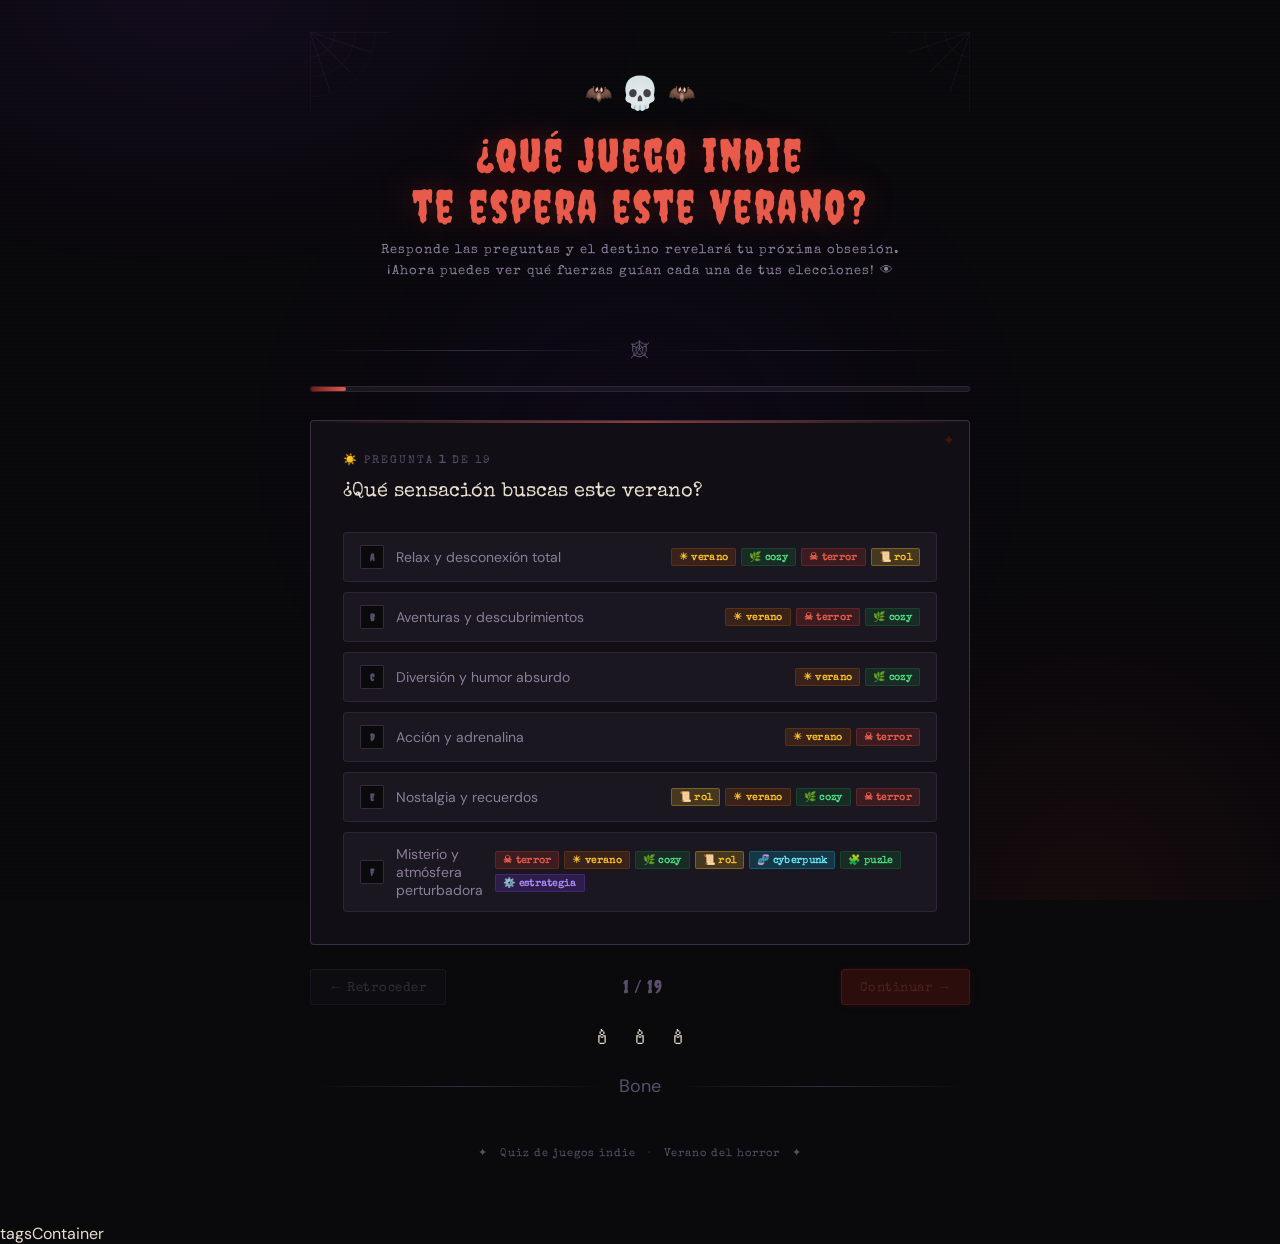
==== index.html @ 978d9d24 "Add files via upload" ====
<!DOCTYPE html>
<html lang="es">
<head>
  <meta charset="UTF-8">
  <meta name="viewport" content="width=device-width, initial-scale=1.0">
  <title>☠️ ¿Qué juego indie te espera este verano?</title>
  <link href="https://fonts.googleapis.com/css2?family=Creepster&family=Special+Elite&family=DM+Sans:wght@400;500;600&display=swap" rel="stylesheet">
  <style>
    *, *::before, *::after { box-sizing: border-box; margin: 0; padding: 0; }

    :root {
      --bg:        #0a090c;
      --bg2:       #110f15;
      --bg3:       #1a1720;
      --bg4:       #221e2a;
      --text:      #e8e0d0;
      --text2:     #8a7e9a;
      --text3:     #5a4f6a;
      --border:    rgba(180,140,220,0.12);
      --border2:   rgba(180,140,220,0.25);
      --red:       #c0392b;
      --red-glow:  rgba(192,57,43,0.35);
      --red-dim:   #7a1a10;
      --red-light: #e85a4a;
      --purple:    #7c3aed;
      --purple-glow: rgba(124,58,237,0.3);
      --purple-light: #a78bfa;
      --purple-dim:  #3b1d7a;
      --green:     #15803d;
      --green-light: #4ade80;
      --amber:     #b45309;
      --amber-light: #fbbf24;
      --moon:      #d4c5a9;
    }

    html { scroll-behavior: smooth; }

    body {
      background: var(--bg);
      font-family: 'DM Sans', sans-serif;
      min-height: 100vh;
      color: var(--text);
      overflow-x: hidden;
      cursor: default;
    }

    /* ── Atmospheric background ── */
    body::before {
      content: '';
      position: fixed;
      inset: 0;
      pointer-events: none;
      background:
        radial-gradient(ellipse 60% 50% at 15% 0%,   rgba(124,58,237,0.08) 0%, transparent 60%),
        radial-gradient(ellipse 40% 60% at 85% 100%,  rgba(192,57,43,0.07) 0%, transparent 60%),
        radial-gradient(ellipse 30% 40% at 50% 50%,   rgba(15,10,25,0.9) 0%, transparent 100%);
      z-index: 0;
    }

    /* ── Scanlines texture ── */
    body::after {
      content: '';
      position: fixed;
      inset: 0;
      pointer-events: none;
      background: repeating-linear-gradient(
        0deg,
        transparent,
        transparent 2px,
        rgba(0,0,0,0.03) 2px,
        rgba(0,0,0,0.03) 4px
      );
      z-index: 0;
    }

    .wrap {
      position: relative;
      z-index: 1;
      padding: 2rem 1.25rem 4rem;
      max-width: 700px;
      margin: 0 auto;
    }

    /* ── Header ── */
    .header {
      text-align: center;
      padding: 2.5rem 1rem 2rem;
      position: relative;
    }

    .skull-row {
      display: flex;
      justify-content: center;
      align-items: center;
      gap: 0.5rem;
      margin-bottom: 1rem;
    }
    .skull-row span { font-size: 22px; animation: floatBob 3s ease-in-out infinite; }
    .skull-row span:nth-child(2) { animation-delay: 0.5s; font-size: 32px; }
    .skull-row span:nth-child(3) { animation-delay: 1s; }

    @keyframes floatBob {
      0%, 100% { transform: translateY(0); }
      50%       { transform: translateY(-6px); }
    }

    .site-title {
      font-family: 'Creepster', cursive;
      font-size: clamp(28px, 7vw, 46px);
      color: var(--red-light);
      letter-spacing: 2px;
      line-height: 1.1;
      text-shadow: 0 0 30px var(--red-glow), 0 0 60px rgba(192,57,43,0.15);
      margin-bottom: 0.6rem;
    }

    .site-sub {
      font-family: 'Special Elite', cursive;
      font-size: 13px;
      color: var(--text2);
      letter-spacing: 1px;
      line-height: 1.6;
    }

    /* ── Divider with bats ── */
    .bat-divider {
      display: flex;
      align-items: center;
      gap: 10px;
      margin: 1.5rem 0;
      color: var(--text3);
      font-size: 18px;
    }
    .bat-divider::before, .bat-divider::after {
      content: '';
      flex: 1;
      height: 1px;
      background: linear-gradient(90deg, transparent, var(--border2), transparent);
    }

    /* ── Progress bar ── */
    .prog-wrap {
      height: 6px;
      background: var(--bg3);
      border-radius: 999px;
      margin-bottom: 1.75rem;
      overflow: hidden;
      border: 1px solid var(--border);
    }
    .prog-bar {
      height: 100%;
      background: linear-gradient(90deg, var(--red-dim), var(--red-light));
      border-radius: 999px;
      transition: width 0.45s cubic-bezier(0.4, 0, 0.2, 1);
      box-shadow: 0 0 8px var(--red-glow);
    }

    /* ── Question card ── */
    .qcard {
      background: var(--bg2);
      border: 1px solid var(--border2);
      border-radius: 4px;
      padding: 2rem;
      position: relative;
      overflow: hidden;
    }

    .qcard::before {
      content: '';
      position: absolute;
      top: 0; left: 0; right: 0;
      height: 2px;
      background: linear-gradient(90deg, transparent, var(--red-light), transparent);
      opacity: 0.6;
    }

    .qcard::after {
      content: '✦';
      position: absolute;
      top: 10px; right: 14px;
      color: var(--red-dim);
      font-size: 14px;
      opacity: 0.5;
    }

    .qlabel {
      font-family: 'Special Elite', cursive;
      font-size: 11px;
      color: var(--text3);
      margin-bottom: 12px;
      letter-spacing: 2px;
      text-transform: uppercase;
    }

    .qtext {
      font-family: 'Special Elite', cursive;
      font-size: clamp(16px, 4vw, 20px);
      color: var(--text);
      margin-bottom: 1.6rem;
      line-height: 1.4;
    }

    /* ── Options ── */
    .opts {
      display: flex;
      flex-direction: column;
      gap: 10px;
    }

    .opt {
      display: flex;
      align-items: center;
      gap: 12px;
      padding: 12px 16px;
      border: 1px solid var(--border);
      border-radius: 4px;
      background: var(--bg3);
      cursor: pointer;
      font-size: 14px;
      color: var(--text2);
      text-align: left;
      font-family: 'DM Sans', sans-serif;
      transition: all 0.18s ease;
      position: relative;
    }
    .opt:hover {
      border-color: var(--purple-light);
      color: var(--text);
      background: var(--bg4);
    }
    .opt.sel {
      background: rgba(124,58,237,0.12);
      border-color: var(--purple);
      color: var(--purple-light);
      box-shadow: 0 0 12px var(--purple-glow), inset 0 0 8px rgba(124,58,237,0.08);
    }
    .opt.sel-horror {
      background: rgba(192,57,43,0.12);
      border-color: var(--red);
      color: var(--red-light);
      box-shadow: 0 0 12px var(--red-glow), inset 0 0 8px rgba(192,57,43,0.08);
    }

    .opt-l {
      width: 24px; height: 24px;
      border-radius: 2px;
      border: 1px solid var(--border2);
      background: var(--bg);
      display: flex; align-items: center; justify-content: center;
      font-size: 10px;
      font-weight: 700;
      font-family: 'Creepster', cursive;
      color: var(--text3);
      transition: all 0.18s;
      flex-shrink: 0;
    }
    .opt.sel     .opt-l { background: var(--purple); border-color: var(--purple); color: white; }
    .opt.sel-horror .opt-l { background: var(--red); border-color: var(--red); color: white; }

    /* ── Dynamic Tags Container in Options ── */
    .opt-tags {
      display: flex;
      gap: 5px;
      margin-left: auto;
      flex-wrap: wrap;
    }

    .gbadge {
      font-size: 10px; padding: 2px 7px;
      border-radius: 2px; font-weight: 600;
      font-family: 'Special Elite', cursive;
      letter-spacing: 0.3px;
      white-space: nowrap;
    }
    .gbadge-horror { background: rgba(192,57,43,0.2); color: var(--red-light); border: 1px solid rgba(192,57,43,0.3); }
    .gbadge-summer { background: rgba(180,83,9,0.2);  color: var(--amber-light); border: 1px solid rgba(180,83,9,0.3); }
    .gbadge-cozy   { background: rgba(21,128,61,0.2); color: var(--green-light); border: 1px solid rgba(21,128,61,0.3); }

    /* ── Nav ── */
    .nav {
      display: flex;
      justify-content: space-between;
      align-items: center;
      margin-top: 1.5rem;
    }
    .qcount {
      font-family: 'Creepster', cursive;
      font-size: 18px;
      color: var(--text3);
      letter-spacing: 1px;
    }

    .nbtn {
      padding: 9px 18px;
      border: 1px solid var(--border2);
      border-radius: 3px;
      background: var(--bg3);
      cursor: pointer;
      font-size: 13px;
      color: var(--text2);
      font-family: 'Special Elite', cursive;
      letter-spacing: 0.5px;
      transition: all 0.2s;
    }
    .nbtn:hover:not(:disabled) { border-color: var(--purple-light); color: var(--text); background: var(--bg4); }
    .nbtn.primary {
      background: var(--red-dim);
      border-color: var(--red);
      color: var(--red-light);
      box-shadow: 0 0 10px var(--red-glow);
    }
    .nbtn.primary:hover:not(:disabled) { background: var(--red); color: white; }
    .nbtn:disabled { opacity: 0.3; cursor: not-allowed; }

    /* ── Results ── */
    .results { display: none; }

    .res-header {
      text-align: center;
      padding: 2rem;
      border: 1px solid var(--border2);
      background: var(--bg2);
      border-radius: 4px;
      margin-bottom: 1.5rem;
      position: relative;
      overflow: hidden;
    }
    .res-header::before {
      content: '';
      position: absolute;
      top: 0; left: 0; right: 0;
      height: 2px;
      background: linear-gradient(90deg, transparent, var(--purple-light), transparent);
    }
    .res-header h2 {
      font-family: 'Creepster', cursive;
      font-size: clamp(22px, 5vw, 32px);
      color: var(--purple-light);
      letter-spacing: 2px;
      text-shadow: 0 0 20px var(--purple-glow);
      margin-bottom: 8px;
    }
    .res-header p {
      font-family: 'Special Elite', cursive;
      color: var(--text2);
      font-size: 13px;
      letter-spacing: 0.5px;
      line-height: 1.6;
    }

    .res-filters {
      display: flex;
      gap: 8px;
      margin-bottom: 1.25rem;
      flex-wrap: wrap;
    }
    .filter-btn {
      padding: 5px 12px;
      border-radius: 2px;
      font-size: 11px;
      font-weight: 600;
      cursor: pointer;
      border: 1px solid var(--border2);
      background: var(--bg3);
      color: var(--text3);
      font-family: 'Special Elite', cursive;
      letter-spacing: 0.5px;
      transition: all 0.2s;
    }
    .filter-btn:hover    { border-color: var(--purple-light); color: var(--text2); }
    .filter-btn.active   { background: var(--purple-dim); border-color: var(--purple); color: var(--purple-light); box-shadow: 0 0 8px var(--purple-glow); }
    .filter-btn.f-horror { background: rgba(192,57,43,0.15); border-color: var(--red); color: var(--red-light); box-shadow: 0 0 8px var(--red-glow); }
    .filter-btn.f-summer { background: rgba(180,83,9,0.15); border-color: var(--amber); color: var(--amber-light); }
    .filter-btn.f-cozy   { background: rgba(21,128,61,0.15); border-color: var(--green); color: var(--green-light); }

    /* ── Game cards ── */
    .gcard {
      display: flex;
      align-items: center;
      gap: 14px;
      background: var(--bg2);
      border: 1px solid var(--border);
      border-radius: 3px;
      padding: 1rem 1.2rem;
      margin-bottom: 8px;
      transition: all 0.2s;
      animation: riseUp 0.4s ease both;
      position: relative;
      overflow: hidden;
    }
    .gcard::before {
      content: '';
      position: absolute;
      left: 0; top: 0; bottom: 0;
      width: 2px;
      background: var(--border2);
      transition: background 0.2s;
    }
    .gcard:hover { border-color: var(--border2); background: var(--bg3); }
    .gcard:hover::before { background: var(--purple); box-shadow: 0 0 8px var(--purple-glow); }
    .gcard.horror-card::before { background: var(--red-dim); }
    .gcard.horror-card:hover::before { background: var(--red-light); box-shadow: 0 0 8px var(--red-glow); }

    @keyframes riseUp {
      from { opacity: 0; transform: translateY(12px); }
      to   { opacity: 1; transform: translateY(0); }
    }

    .grank {
      font-family: 'Creepster', cursive;
      font-size: 24px;
      min-width: 36px;
      text-align: center;
      color: var(--text3);
    }
    .grank-1 { color: var(--amber-light); text-shadow: 0 0 12px rgba(251,191,36,0.4); }
    .grank-2 { color: #c0c0c0; }
    .grank-3 { color: #c4843a; }

    .ginfo { flex: 1; }
    .gtitle { font-size: 15px; font-weight: 600; color: var(--text); font-family: 'Special Elite', cursive; letter-spacing: 0.3px; }
    .gmeta  { display: flex; align-items: center; gap: 6px; margin-top: 5px; flex-wrap: wrap; }
    .gscore { font-size: 11px; color: var(--text3); }

    .gbar-wrap { width: 70px; background: var(--bg3); height: 4px; border-radius: 2px; overflow: hidden; flex-shrink: 0; }
    .gbar      { height: 100%; border-radius: 2px; transition: width 0.8s ease; }
    .gbar-normal { background: linear-gradient(90deg, var(--purple-dim), var(--purple-light)); }
    .gbar-horror { background: linear-gradient(90deg, var(--red-dim), var(--red-light)); }

    /* ── Actions ── */
    .actions {
      display: flex;
      gap: 10px;
      margin-top: 2rem;
      flex-wrap: wrap;
      justify-content: center;
    }
    .btn-action {
      padding: 10px 22px;
      border-radius: 3px;
      font-size: 13px;
      cursor: pointer;
      font-family: 'Special Elite', cursive;
      letter-spacing: 0.5px;
      transition: all 0.2s;
    }
    .btn-reroll {
      background: var(--red-dim);
      border: 1px solid var(--red);
      color: var(--red-light);
      box-shadow: 0 0 10px var(--red-glow);
    }
    .btn-reroll:hover { background: var(--red); color: white; }
    .btn-restart {
      background: var(--bg3);
      border: 1px solid var(--border2);
      color: var(--text2);
    }
    .btn-restart:hover { border-color: var(--purple-light); color: var(--text); }

    .candle-row {
      display: flex;
      justify-content: center;
      gap: 18px;
      margin: 1.2rem 0 0.5rem;
    }
    .candle { font-size: 20px; animation: flicker 4s ease-in-out infinite; }
    .candle:nth-child(2) { animation-delay: 1.2s; animation-duration: 3.5s; }
    .candle:nth-child(3) { animation-delay: 2.1s; animation-duration: 5s; }

    @keyframes flicker {
      0%, 95%, 100% { opacity: 1; }
      96%            { opacity: 0.4; }
      97%            { opacity: 1; }
      98%            { opacity: 0.6; }
      99%            { opacity: 1; }
    }

    .spider-wrap { position: relative; }
    .web-svg {
      position: absolute;
      width: 80px; height: 80px;
      opacity: 0.12;
      pointer-events: none;
    }
    .web-tl { top: 0; left: 0; }
    .web-tr { top: 0; right: 0; transform: scaleX(-1); }

    .footer {
      text-align: center;
      margin-top: 3rem;
      font-family: 'Special Elite', cursive;
      font-size: 11px;
      color: var(--text3);
      letter-spacing: 1px;
    }
    
    .filter-btn.f-strategy { background: rgba(167,139,250,0.15); border-color: var(--purple-light); color: var(--purple-light); }
	.filter-btn.f-rpg { background: rgba(251,191,36,0.15); border-color: var(--amber); color: var(--amber-light); }
	.filter-btn.f-cyberpunk { background: rgba(6,182,212,0.15); border-color: #06b6d4; color: #67e8f9; }
	
	/* Nuevos estilos de diseño para los botones de filtros activos */
	.filter-btn.f-strategy  { background: rgba(124,58,237,0.15); border-color: var(--purple); color: var(--purple-light); box-shadow: 0 0 8px var(--purple-glow); }
	.filter-btn.f-rpg       { background: rgba(251,191,36,0.15);  border-color: var(--amber);  color: var(--amber-light);  box-shadow: 0 0 8px rgba(251,191,36,0.2); }
	.filter-btn.f-cyberpunk { background: rgba(6,182,212,0.15);   border-color: #06b6d4;      color: #67e8f9;             box-shadow: 0 0 8px rgba(6,182,212,0.3); }
	
	/* Nuevos estilos de diseño para las etiquetas pequeñas (Badges) */
	.gbadge-strategy  { background: rgba(124,58,237,0.2); color: var(--purple-light); border: 1px solid rgba(124,58,237,0.3); }
	.gbadge-rpg       { background: rgba(251,191,36,0.2);  color: var(--amber-light);  border: 1px solid rgba(251,191,36,0.3); }
	.gbadge-cyberpunk { background: rgba(6,182,212,0.2);   color: #67e8f9;             border: 1px solid rgba(6,182,212,0.3); }
	
  </style>
</head>
<body>

<div class="wrap" id="app">

  <div class="header">
    <svg class="web-svg web-tl" viewBox="0 0 80 80" fill="none" xmlns="http://www.w3.org/2000/svg">
      <path d="M0 0 L80 0 M0 0 L0 80" stroke="#a78bfa" stroke-width="0.8"/>
      <path d="M0 0 L60 20 M0 0 L20 60 M0 0 L40 40" stroke="#a78bfa" stroke-width="0.6"/>
      <ellipse cx="0" cy="0" rx="25" ry="25" stroke="#a78bfa" stroke-width="0.5" fill="none"/>
      <ellipse cx="0" cy="0" rx="45" ry="45" stroke="#a78bfa" stroke-width="0.4" fill="none"/>
      <ellipse cx="0" cy="0" rx="65" ry="65" stroke="#a78bfa" stroke-width="0.3" fill="none"/>
    </svg>
    <svg class="web-svg web-tr" viewBox="0 0 80 80" fill="none" xmlns="http://www.w3.org/2000/svg">
      <path d="M0 0 L80 0 M0 0 L0 80" stroke="#a78bfa" stroke-width="0.8"/>
      <path d="M0 0 L60 20 M0 0 L20 60 M0 0 L40 40" stroke="#a78bfa" stroke-width="0.6"/>
      <ellipse cx="0" cy="0" rx="25" ry="25" stroke="#a78bfa" stroke-width="0.5" fill="none"/>
      <ellipse cx="0" cy="0" rx="45" ry="45" stroke="#a78bfa" stroke-width="0.4" fill="none"/>
      <ellipse cx="0" cy="0" rx="65" ry="65" stroke="#a78bfa" stroke-width="0.3" fill="none"/>
    </svg>

    <div class="skull-row">
      <span>🦇</span><span>💀</span><span>🦇</span>
    </div>
    <div class="site-title">¿Qué juego indie<br>te espera este verano?</div>
    <div class="site-sub">
      Responde las preguntas y el destino revelará tu próxima obsesión.<br>
      ¡Ahora puedes ver qué fuerzas guían cada una de tus elecciones! 👁
    </div>
  </div>

  <div class="bat-divider">🕸</div>

  <div id="quiz-section" class="spider-wrap">
    <div class="prog-wrap">
      <div class="prog-bar" id="prog"></div>
    </div>
    <div class="qcard">
      <div class="qlabel" id="qlabel"></div>
      <div class="qtext" id="qtext"></div>
      <div class="opts"  id="opts"></div>
    </div>
    <div class="nav">
      <button class="nbtn" id="prevBtn" onclick="nav(-1)" type="button">← Retroceder</button>
      <span   class="qcount" id="qcount"></span>
      <button class="nbtn primary" id="nextBtn" onclick="nav(1)" type="button">Continuar →</button>
    </div>
    <div class="candle-row"><span class="candle">🕯</span><span class="candle">🕯</span><span class="candle">🕯</span></div>
  </div>

  <div class="results" id="results-section">
    <div class="res-header">
      <h2>☠ El oráculo ha hablado ☠</h2>
      <p id="res-sub"></p>
    </div>

    <div class="res-filters">
      <button class="filter-btn active" id="filter-all"    onclick="filterResults('all')"    type="button">🎲 Todos</button>
      <button class="filter-btn"        id="filter-summer" onclick="filterResults('summer')" type="button">☀️ Verano</button>
      <button class="filter-btn"        id="filter-horror" onclick="filterResults('horror')" type="button">👻 Terror</button>
      <button class="filter-btn"        id="filter-cozy"   onclick="filterResults('cozy')"   type="button">🌿 Cozy</button>
      <!-- Añadir dentro de <div class="res-filters"> -->
		<button class="filter-btn" id="filter-strategy" onclick="filterResults('strategy')" type="button">⚙️ Estrategia</button>
		<button class="filter-btn" id="filter-rpg"      onclick="filterResults('rpg')"      type="button">📜 Rol/Narrativo</button>
		<button class="filter-btn" id="filter-cyberpunk" onclick="filterResults('cyberpunk')" type="button">🧬 Cyberpunk</button>
    </div>

    <div id="game-list"></div>

    <div class="actions">
      <button class="btn-action btn-reroll"   onclick="rerollResults()" type="button">🎲 Invocar de nuevo</button>
      <button class="btn-action btn-restart"  onclick="restart()"       type="button">💀 Empezar de cero</button>
    </div>
  </div>

  <div class="bat-divider">Bone</div>
  <div class="footer">✦ &nbsp; Quiz de juegos indie &nbsp; · &nbsp; Verano del horror &nbsp; ✦</div>
</div>

<script>
// Base de datos expandida con Tormented Souls y otros juegos de terror indie brutales
const GAME_TAGS = {
  "Tormented Souls":["horror"], "Crow Country":["horror"], "Faith: The Unholy Trinity":["horror"],
  "Amnesia: The Bunker":["horror","summer"], "Phasmophobia":["horror"], "Iron Lung":["horror"],
  "My House.wad":["horror"], "Dredge":["horror","summer","cozy"],"Omori":["horror","cozy"],"Norco":["horror"],
  "Disco Elysium":["horror","summer"],"Return of the Obra Dinn":["horror"],"Beacon Pines":["horror","cozy"],
  "Signalis":["horror"],"The Long Dark":["horror","summer"],"Spiritfarer":["horror","cozy","summer"],
  "Grave Seasons":["horror","cozy","summer"],"Mina the Hollower":["horror","summer"],"Blighted":["horror","summer"],
  "Vagante":["horror"],"Lethal Company":["horror"],"Doki Doki Literature Club":["horror","cozy"],
  "Inscryption":["horror"],"Darkwood":["horror"],"Citizen Sleeper":["horror","cozy"],
  "Hypnospace Outlaw":["horror","cozy"],"Little Nightmares II":["horror"],"SOMA":["horror"],
  "Subnautica":["horror","summer"],"Hollow Knight":["horror","summer"],"Dead Cells":["horror","summer"],
  "Hades":["horror","summer"],"Celeste":["horror","summer"],"Salt and Sanctuary":["horror"],
  "Curse of the Dead Gods":["horror"],"Unbound: Worlds Apart":["horror","summer"],"GRIME":["horror"],
  "Blasphemous":["horror"],"Katana ZERO":["horror"],
  "A Short Hike":["summer","cozy"],"Stardew Valley":["summer","cozy"],"Hokko Life":["summer","cozy"],
  "Unpacking":["summer","cozy"],"Coral Island":["summer","cozy"],"Cozy Grove":["summer","cozy"],
  "Alba: A Wildlife Adventure":["summer","cozy"],"Cloud Gardens":["summer","cozy"],"Journey":["summer","cozy"],
  "Flower":["summer","cozy"],"Abzû":["summer","cozy"],"Moonlight Peaks":["summer","cozy"],
  "Tales of Seikyu":["summer","cozy"],"Woodo":["summer","cozy"],"Eastshade":["summer","cozy"],
  "Dordogne":["summer","cozy"],"Outer Wilds":["summer"],"Sable":["summer"],"Tchia":["summer"],
  "Sailwind":["summer"],"Tunic":["summer"],"Tails of Iron":["summer"],"Kena: Bridge of Spirits":["summer"],
  "Weird West":["summer"],"Phoenotopia Awakening":["summer"],"Moonlighter 2: The Endless Vault":["summer"],
  "Outbound":["summer","cozy"],"Dave the Diver":["summer"],"Firewatch":["summer"],"CrossCode":["summer"],
  "Sea of Stars":["summer"],"TMNT: Shredder's Revenge":["summer"],"Sonic Mania":["summer"],
  "Shovel Knight":["summer"],"Pseudoregalia":["summer"],"A Hat in Time":["summer","cozy"],
  "Demon Turf":["summer"],"Ratatan":["summer"],"Neon White":["summer"],"Ultrakill":["summer"],
  "Art of Rally":["summer"],"Raft":["summer"],"Sail Forth":["summer"],"Windbound":["summer"],
  "King of Seas":["summer"],"Moonglow Bay":["summer","cozy"],"Pine":["summer"],"Chained Echoes":["summer"],
  "Ara Fell":["summer"],"Wytchwood":["summer","cozy"],"TOEM":["summer","cozy"],"Littlewood":["summer","cozy"],
  "Garden Story":["summer","cozy"],"What Remains of Edith Finch":["summer","cozy"],"Gris":["summer","cozy"],
  "West of Loathing":["summer"],"Slay the Spire":["summer"],"Balatro":["summer"],
  "Ori and the Will of the Wisps":["summer","cozy"],"Cloudpunk":["summer"],"Townscaper":["summer","cozy"],
  "A Little to the Left":["summer","cozy"],"Summerhouse":["summer","cozy"],"The Garden Path":["summer","cozy"],
  "Hyper Light Drifter":["summer"],"Rogue Legacy 2":["summer"],"Enter the Gungeon":["summer"],
  "Core Keeper":["summer","cozy"],"Dinkum":["summer","cozy"],"Wanderburg":["summer","cozy"],
  "Valheim":["summer"],"Terraria":["summer"],"It Takes Two":["summer"],"Pode":["summer","cozy"],
  "Rivals of Aether":["summer"],"Deep Rock Galactic":["summer"],"OneShot":["cozy"],
  "Jazzpunk":["summer"],"Baba Is You":["summer"],"The Witness":["summer"],
  "The Talos Principle":["summer"],"Heaven's Vault":["summer"],"Braid":["summer"],"Fez":["summer"],
  "Patrick's Parabox":["summer"],"Carto":["summer","cozy"],"Opus Magnum":["summer"],
  "Turing Complete":["summer"],"Viewfinder":["summer"],"Superliminal":["summer"],
  "Antichamber":["summer"],"Manifold Garden":["summer"],"Everything":["summer","cozy"],
  "Donut County":["summer","cozy"],"Plug & Play":["cozy"],"Manual Samuel":["summer"],
  "Accounting+":["summer"],"Cuphead":["summer"],"Moving Out 2":["summer"],"Party Animals":["summer"],
  "Trine 4":["summer"],"Goat Simulator 3":["summer"],"Untitled Goose Game":["summer","cozy"],
  "Kind Words (lo fi chill beats to write to)":["cozy"],"Thank Goodness You're Here!":["summer"],
  "D-topia":["summer","cozy"], "Swan Song": ["cozy","summer"],"Calx": ["summer","cozy"],
  "Nocturne":["cozy","summer"],"Solarpunk":["summer","cozy"],"Witchspire":["horror","summer"],
  "Voidling Bound":["horror","summer"],"Denshattack!":["summer"],"Killer Frequency":["horror","summer"],
  "Cloudheim": ["cozy", "summer", "rpg"],
  
// --- ESTRATEGIA, GESTIÓN Y CONSTRUCCIÓN ---
  "Manor Lords": ["strategy", "summer"],
  "Frostpunk 2": ["strategy", "horror"],
  "Against the Storm": ["strategy", "horror"],
  "Cult of the Lamb": ["horror", "cozy", "strategy"],
  "Factorio": ["strategy", "sci-fi"],
  "RimWorld": ["strategy", "sci-fi", "horror"],
  "Rusty Lake: Hotel": ["horror", "puzzle"],

  // --- RPG, NARRATIVA Y MISTERIO ---
  "Sea of Stars": ["rpg", "summer"],
  "Chained Echoes": ["rpg", "summer"],
  "Cassette Beasts": ["rpg", "cozy", "summer"],
  "Inscryption": ["horror", "puzzle", "strategy"],
  "Slay the Princess": ["horror", "rpg"],
  "Pentiment": ["rpg", "horror"],
  "Citizen Sleeper": ["rpg", "cyberpunk", "cozy"],

  // --- ACCIÓN, ADRENALINA Y CYBERPUNK ---
  "Ghostrunner 2": ["cyberpunk", "summer"],
  "Katana ZERO": ["cyberpunk", "horror"],
  "Animal Well": ["horror", "puzzle", "cozy"],
  "Nine Sols": ["rpg", "cyberpunk", "horror"],
  "Mullet MadJack": ["cyberpunk", "summer"],
  "Pacific Drive": ["horror", "sci-fi", "summer"],

  // --- COZY, ARTE Y EXPLORACIÓN ---
  "Chants of Sennaar": ["puzzle", "cozy", "summer"],
  "Jusant": ["cozy", "summer"],
  "Stray": ["cyberpunk", "cozy"],
  "Dave the Diver": ["summer", "cozy"],
  "Pacific Drive": ["horror", "summer"]  };
  

function getTag(g){ return GAME_TAGS[g]||["summer"]; }

const Q = [
  { e:"☀️", t:"¿Qué sensación buscas este verano?", o:[
    {l:"A",t:"Relax y desconexión total",g:["A Short Hike","Stardew Valley","Hokko Life","Spiritfarer","Unpacking","Coral Island","Cozy Grove","Alba: A Wildlife Adventure","Cloud Gardens","Journey","Flower","Abzû","Moonlight Peaks","Tales of Seikyu","Woodo","Eastshade","Dordogne","Nocturne","Solarpunk","Cloudheim"]},
    {l:"B",t:"Aventuras y descubrimientos",g:["Outer Wilds","Subnautica","Sable","Tchia","Sailwind","Tunic","Tails of Iron","Kena: Bridge of Spirits","Weird West","Phoenotopia Awakening","Grave Seasons","Moonlighter 2: The Endless Vault","Outbound","Unbound: Worlds Apart","Calx","Pine"]},
    {l:"C",t:"Diversión y humor absurdo",g:["Untitled Goose Game","Goat Simulator 3","Party Animals","Moving Out 2","Trine 4","Cuphead","Ratatan","West of Loathing","Slay the Spire","Thank Goodness You're Here!","Jazzpunk"]},
    {l:"D",t:"Acción y adrenalina",g:["Art of Rally","Neon White","Ultrakill","Hades","Dead Cells","Hollow Knight","Salt and Sanctuary","Curse of the Dead Gods","Mina the Hollower","Blighted","Celeste","GRIME","Blasphemous"]},
    {l:"E",t:"Nostalgia y recuerdos",g:["Sea of Stars","TMNT: Shredder's Revenge","Sonic Mania","Shovel Knight","Pseudoregalia","A Hat in Time","Demon Turf","Crow Country","Tormented Souls"]},
    {l:"F",t:"Misterio y atmósfera perturbadora",g:["Dredge","Omori","Norco","Disco Elysium","Return of the Obra Dinn","Beacon Pines","Signalis","Darkwood","SOMA","Little Nightmares II","Citizen Sleeper","Inscryption","Hypnospace Outlaw","Doki Doki Literature Club","Witchspire","Voidling Bound","Faith: The Unholy Trinity","Iron Lung","My House.wad","Killer Frequency"]}
  ]},
  { e:"🌊", t:"¿Qué escenario te apetece más?", o:[
    {l:"A",t:"Playa e islas tropicales",g:["Dave the Diver","Hokko Life","Tchia","Subnautica","Raft","Dredge","Coral Island"]},
    {l:"B",t:"Mar y navegación (de día... y de noche)",g:["Sailwind","Dredge","Sail Forth","Raft","King of Seas","Windbound","Iron Lung"]},
    {l:"C",t:"Montañas y naturaleza",g:["A Short Hike","Firewatch","The Long Dark","Celeste","Alba: A Wildlife Adventure","Stardew Valley","Ori and the Will of the Wisps","Amnesia: The Bunker","Cloudheim"]},
    {l:"D",t:"Ciudad o entorno urbano",g:["Cloudpunk","Disco Elysium","Norco","Beacon Pines","Citizen Sleeper","Hypnospace Outlaw","My House.wad","Phasmophobia","Killer Frequency"]},
    {l:"E",t:"Fantasía y mundos imaginarios",g:["Pine","Chained Echoes","Phoenotopia Awakening","CrossCode","Ara Fell","Moonlight Peaks","Grave Seasons","Tales of Seikyu","Unbound: Worlds Apart","GRIME","Blasphemous"]},
    {l:"F",t:"Lugares oscuros y perturbadores",g:["Darkwood","SOMA","Signalis","Little Nightmares II","Omori","Salt and Sanctuary","Vagante","Inscryption","Hollow Knight","Tormented Souls","Crow Country","Faith: The Unholy Trinity"]}
  ]},
  { e:"🚗", t:"Si tuvieras vacaciones virtuales, elegirías…", o:[
    {l:"A",t:"Explorar libremente",g:["Outer Wilds","Sable","Subnautica","Sailwind","Tunic","Firewatch","A Short Hike","Outbound","Unbound: Worlds Apart","Everything","Manifold Garden","Antichamber","My House.wad","Pine"]},
    {l:"B",t:"Hacer misiones y progresar",g:["CrossCode","Tails of Iron","Kena: Bridge of Spirits","Weird West","Moonlighter 2: The Endless Vault","Tunic","Citizen Sleeper","Disco Elysium","Tormented Souls","Crow Country"]},
    {l:"C",t:"Construir y crear",g:["Stardew Valley","Terraria","Valheim","Coral Island","Raft","Dinkum","Wanderburg","Core Keeper","Cloudheim"]},
    {l:"D",t:"Competir o superar desafíos",g:["Art of Rally","Neon White","Ratatan","Slay the Spire","Balatro","Dead Cells","Hades","GRIME"]},
    {l:"E",t:"Conocer personajes únicos",g:["Disco Elysium","Hades","Spiritfarer","Omori","Moonlight Peaks","Grave Seasons","Tales of Seikyu","Citizen Sleeper","Norco"]},
    {l:"F",t:"Sobrevivir a algo terrorífico",g:["Signalis","Darkwood","SOMA","Little Nightmares II","The Long Dark","Subnautica","Lethal Company","Vagante","Amnesia: The Bunker","Phasmophobia","Iron Lung"]}
  ]},
  { e:"🎮", t:"¿Cuánto esfuerzo mental quieres dedicar?", o:[
    {l:"A",t:"Cero, solo divertirme",g:["Untitled Goose Game","Goat Simulator 3","Party Animals","Trine 4","Pseudoregalia","Ratatan","Donut County","Thank Goodness You're Here!","Jazzpunk"]},
    {l:"B",t:"Algo ligero y relajado",g:["A Short Hike","Tchia","Stardew Valley","Hokko Life","Spiritfarer","Unpacking","Coral Island","Dave the Diver","Woodo","Outbound","Cozy Grove"]},
    {l:"C",t:"Equilibrado",g:["Dave the Diver","Firewatch","CrossCode","Outer Wilds","Subnautica","Weird West","Moonlighter 2: The Endless Vault","Citizen Sleeper","Inscryption","Phasmophobia","Crow Country"]},
    {l:"D",t:"Me gustan los retos",g:["Hollow Knight","Hades","Celeste","Dead Cells","Salt and Sanctuary","Curse of the Dead Gods","Mina the Hollower","Blighted","GRIME","Blasphemous","Signalis","Tormented Souls","Amnesia: The Bunker"]},
    {l:"E",t:"Quiero romperme la cabeza",g:["Outer Wilds","Return of the Obra Dinn","Baba Is You","The Witness","The Talos Principle","Heaven's Vault","Braid","Fez","Patrick's Parabox","Carto","Opus Magnum","Turing Complete","Viewfinder","Superliminal","SOMA","Norco","Faith: The Unholy Trinity","My House.wad","Iron Lung"]}
  ]},
  { e:"👥", t:"¿Cómo prefieres jugar?", o:[
    {l:"A",t:"Solo, a mi ritmo",g:["Firewatch","Outer Wilds","Sable","Celeste","Hollow Knight","Hades","Disco Elysium","A Short Hike","Spiritfarer","Outbound","Unbound: Worlds Apart","Darkwood","SOMA","Omori","Citizen Sleeper","Tormented Souls","Crow Country","Signalis","Iron Lung","My House.wad","Amnesia: The Bunker","Faith: The Unholy Trinity"]},
    {l:"B",t:"Con amigos en línea",g:["Sailwind","Valheim","Deep Rock Galactic","Lethal Company","Core Keeper","Phasmophobia"]},
    {l:"C",t:"Cooperativo local",g:["It Takes Two","Trine 4","Cuphead","Unravel Two","Pode"]},
    {l:"D",t:"Competitivo",g:["Ratatan","Rivals of Aether","Neon White","Slay the Spire"]},
    {l:"E",t:"Me da igual cómo",g:["Dave the Diver","Stardew Valley","Terraria","Subnautica","Tails of Iron","CrossCode","OneShot"]}
  ]},
  { e:"👻", t:"¿Cómo te relacionas con el terror?", o:[
    {l:"A",t:"Nada de miedo, paso",g:["A Short Hike","Stardew Valley","Hokko Life","Spiritfarer","Tchia","Coral Island","Outbound","Moonlight Peaks","Tales of Seikyu","Woodo"]},
    {l:"B",t:"Terror atmosférico y suave",g:["Dredge","Beacon Pines","Spiritfarer","Grave Seasons","Citizen Sleeper","Hypnospace Outlaw","Omori","Crow Country"]},
    {l:"C",t:"Terror psicológico e inquietante",g:["Omori","Norco","Disco Elysium","Return of the Obra Dinn","Inscryption","Doki Doki Literature Club","SOMA","Hypnospace Outlaw","Faith: The Unholy Trinity","Iron Lung","My House.wad","Killer Frequency"]},
    {l:"D",t:"Horror de supervivencia y tensión",g:["The Long Dark","Subnautica","Dredge","Signalis","Darkwood","SOMA","Little Nightmares II","Lethal Company","Tormented Souls","Amnesia: The Bunker","Phasmophobia",]},
    {l:"E",t:"Terror directo y acción",g:["Dead Cells","Hollow Knight","Salt and Sanctuary","Curse of the Dead Gods","Vagante","GRIME","Blasphemous","Blighted","Mina the Hollower"]}
  ]},
  { e:"🚤", t:"¿Qué actividad veraniega te atrae más?", o:[
    {l:"A",t:"Navegar por el mar",g:["Sailwind","Windbound","Dredge","Sail Forth","Raft"]},
    {l:"B",t:"Pescar tranquilamente",g:["Dave the Diver","Dredge","Stardew Valley","Hokko Life","Spiritfarer","Moonglow Bay"]},
    {l:"C",t:"Viajar y conocer lugares",g:["Sable","Firewatch","A Short Hike","Tails of Iron","Sailwind","Journey","Outbound","Pine"]},
    {l:"D",t:"Acampar en la naturaleza",g:["The Long Dark","A Short Hike","Firewatch","Valheim","Subnautica","Amnesia: The Bunker"]},
    {l:"E",t:"Explorar ruinas y misterios",g:["Outer Wilds","Subnautica","Return of the Obra Dinn","Tunic","Blighted","Unbound: Worlds Apart","SOMA","Signalis","Darkwood","Tormented Souls","Crow Country","Phasmophobia","My House.wad","Faith: The Unholy Trinity","Iron Lung"]}
  ]},
  { e:"📖", t:"¿Qué tipo de historia prefieres?", o:[
    {l:"A",t:"Alegre y optimista",g:["Hokko Life","Tchia","A Short Hike","Spiritfarer","Coral Island","Pseudoregalia","A Hat in Time","Moonlight Peaks","Tales of Seikyu","Woodo","Wytchwood","TOEM","Dordogne","Littlewood","Garden Story"]},
    {l:"B",t:"Emotiva y conmovedora",g:["Omori","Firewatch","Spiritfarer","Celeste","What Remains of Edith Finch","Gris","Beacon Pines","SOMA","Citizen Sleeper"]},
    {l:"C",t:"Humorística y absurda",g:["Untitled Goose Game","Goat Simulator 3","Disco Elysium","West of Loathing","Thank Goodness You're Here!","Jazzpunk"]},
    {l:"D",t:"Épica y grandiosa",g:["Tails of Iron","CrossCode","Chained Echoes","Weird West","Salt and Sanctuary","Blasphemous","GRIME"]},
    {l:"E",t:"Misteriosa e intrigante",g:["Outer Wilds","Dredge","Return of the Obra Dinn","Disco Elysium","Norco","Grave Seasons","Mina the Hollower","Unbound: Worlds Apart","Inscryption","Signalis","Darkwood","Hypnospace Outlaw","Doki Doki Literature Club","Tormented Souls","Crow Country","Faith: The Unholy Trinity","Iron Lung","My House.wad","Amnesia: The Bunker","Phasmophobia","Killer Frequency"]}
  ]},
  { e:"🎨", t:"¿Qué estilo visual te llama más?", o:[
    {l:"A",t:"Pixel Art retro",g:["Sea of Stars","Stardew Valley","Celeste","Shovel Knight","Terraria","Dead Cells","Hollow Knight","Mina the Hollower","Unbound: Worlds Apart","Omori","Norco","Signalis","Blasphemous","Vagante","Faith: The Unholy Trinity"]},
    {l:"B",t:"Dibujos animados y colorido",g:["Untitled Goose Game","Tchia","Cuphead","Trine 4","Pseudoregalia","A Hat in Time","Little Nightmares II"]},
    {l:"C",t:"Oscuro y perturbador (arte expresionista o retro 3D)",g:["Darkwood","SOMA","Little Nightmares II","Inscryption","Omori","Signalis","Blasphemous","GRIME","Tormented Souls","Crow Country","Iron Lung","My House.wad","Amnesia: The Bunker","Phasmophobia"]},
    {l:"D",t:"Realista o pintado a mano",g:["Tails of Iron","Kena: Bridge of Spirits","Weird West","Cloudpunk","Dredge"]},
    {l:"E",t:"Minimalista o artístico",g:["Journey","Flower","Abzû","Gris","Spiritfarer","Sable","Cloud Gardens","Woodo","Outbound","Citizen Sleeper"]}
  ]},
  { e:"⏱", t:"¿Cuánto dura la experiencia ideal?", o:[
    {l:"A",t:"Menos de 5 horas",g:["A Short Hike","What Remains of Edith Finch","Firewatch","Unpacking","Gris","Journey","Flower","Abzû","Untitled Goose Game","Doki Doki Literature Club","Iron Lung"]},
    {l:"B",t:"5-15 horas",g:["Return of the Obra Dinn","Tchia","Alba: A Wildlife Adventure","Dave the Diver","Celeste","Hollow Knight","Outer Wilds","Spiritfarer","Unbound: Worlds Apart","SOMA","Signalis","Little Nightmares II","Norco","Crow Country","Tormented Souls","Amnesia: The Bunker","Faith: The Unholy Trinity","My House.wad"]},
    {l:"C",t:"15-40 horas",g:["CrossCode","Kena: Bridge of Spirits","Hades","Dead Cells","Stardew Valley","Sable","Sailwind","Darkwood","Inscryption","GRIME","Blasphemous","Citizen Sleeper"]},
    {l:"D",t:"Más de 40 horas",g:["Omori","Chained Echoes","Weird West","Ara Fell","Outbound","Disco Elysium"]},
    {l:"E",t:"Infinita / sandbox",g:["Stardew Valley","Terraria","Valheim","Core Keeper","Dinkum","Slay the Spire","Balatro","Lethal Company","Phasmophobia"]}
  ]},
  { e:"🌅", t:"¿Qué frase describe mejor tu verano ideal?", o:[
    {l:"A",t:"«Desconectar y relajarme»",g:["Stardew Valley","Hokko Life","A Short Hike","Spiritfarer","Unpacking","Coral Island","Journey","Moonlight Peaks","Outbound"]},
    {l:"B",t:"«Vivir una aventura inolvidable»",g:["Outer Wilds","Subnautica","Tunic","Weird West"]},
    {l:"C",t:"«Pasarlo bien con amigos»",g:["Sailwind","It Takes Two","Valheim","Lethal Company","Phasmophobia"]},
    {l:"D",t:"«Perderme en otro mundo»",g:["Omori","CrossCode","Chained Echoes","Phoenotopia Awakening","Cloudpunk","SOMA","Signalis","Citizen Sleeper"]},
    {l:"E",t:"«Descubrir algo nuevo cada día»",g:["Outer Wilds","Dredge","Sable","Sailwind","Dave the Diver","Subnautica","Unbound: Worlds Apart","Inscryption","Hypnospace Outlaw"]},
    {l:"F",t:"«Asustarme con algo increíble»",g:["Darkwood","SOMA","Little Nightmares II","Signalis","Dredge","Omori","Return of the Obra Dinn","Lethal Company","Inscryption","Doki Doki Literature Club","Tormented Souls","Crow Country","Faith: The Unholy Trinity","Amnesia: The Bunker","Iron Lung","My House.wad"]}
  ]},
  { e:"⚔️", t:"¿Cómo prefieres el combate o peligro?", o:[
    {l:"A",t:"Sin combate (exploración y relax)",g:["A Short Hike","Stardew Valley","Hokko Life","Spiritfarer","Unpacking","Coral Island","Abzû","Journey","Eastshade","Norco","Citizen Sleeper","Hypnospace Outlaw","Iron Lung"]},
    {l:"B",t:"Combate ligero y divertido",g:["Dave the Diver","Tchia","Hades","Sailwind","Pseudoregalia","A Hat in Time","Crow Country"]},
    {l:"C",t:"Combate clásico o puzles de supervivencia",g:["Tails of Iron","CrossCode","Kena: Bridge of Spirits","Phoenotopia Awakening","Weird West","Moonlighter 2: The Endless Vault","Hyper Light Drifter","Tormented Souls","My House.wad"]},
    {l:"D",t:"Combate / evasión desesperada y desafiante",g:["Hollow Knight","Salt and Sanctuary","Dead Cells","Celeste","Curse of the Dead Gods","Mina the Hollower","Blighted","Vagante","GRIME","Blasphemous","Signalis","Amnesia: The Bunker","Faith: The Unholy Trinity","Phasmophobia"]},
    {l:"E",t:"Combate épico y espectacular",g:["Hades","Chained Echoes","Ultrakill","Neon White","Enter the Gungeon","Rogue Legacy 2","Dead Cells"]}
  ]},
  { e:"📜", t:"¿Qué es más importante para ti?", o:[
    {l:"A",t:"Historia profunda y emotiva",g:["Omori","Firewatch","Spiritfarer","What Remains of Edith Finch","Disco Elysium","Gris","Beacon Pines","SOMA","Norco","Citizen Sleeper","Doki Doki Literature Club"]},
    {l:"B",t:"Jugabilidad adictiva y divertida",g:["Stardew Valley","Hades","Dead Cells","Hokko Life","Ratatan","Outbound","Balatro","Slay the Spire","Inscryption"]},
    {l:"C",t:"Exploración y libertad",g:["Outer Wilds","Tunic","Subnautica","Sailwind","Sable","Unbound: Worlds Apart","Darkwood","My House.wad"]},
    {l:"D",t:"Construcción y creatividad",g:["Terraria","Valheim","Coral Island","Core Keeper","Dinkum"]},
    {l:"E",t:"Supervivencia extrema y pánico / Cooperativo",g:["Sailwind","Valheim","It Takes Two","Lethal Company","Deep Rock Galactic","Tormented Souls","Crow Country","Amnesia: The Bunker","Phasmophobia","Faith: The Unholy Trinity","Iron Lung"]}
  ]},
  { e:"🌟", t:"¿Qué prefieres en un juego?", o:[
    {l:"A",t:"Atmósfera relajante y bonita",g:["A Short Hike","Abzû","Journey","Spiritfarer","Eastshade","Cloud Gardens","Flower","Woodo","Outbound","Townscaper","A Little to the Left","Kind Words (lo fi chill beats to write to)","Summerhouse","The Garden Path"]},
    {l:"B",t:"Sorpresas y descubrimientos constantes",g:["Outer Wilds","Return of the Obra Dinn","Subnautica","Dredge","Unbound: Worlds Apart","Hypnospace Outlaw","Inscryption","Signalis","Omori","My House.wad","Iron Lung","Faith: The Unholy Trinity","Killer Frequency"]},
    {l:"C",t:"Progresión y puzles clásicos (llaves, mapas, inventario)",g:["Stardew Valley","Hades","Omori","Phoenotopia Awakening","Moonlighter 2: The Endless Vault","Tales of Seikyu","Dead Cells","Slay the Spire","Balatro","Tormented Souls","Crow Country","Amnesia: The Bunker"]},
    {l:"D",t:"Gráficos impresionantes o estilo retro impecable",g:["Tails of Iron","Kena: Bridge of Spirits","Ori and the Will of the Wisps","Cloudpunk","Gris","Little Nightmares II","Signalis","Phasmophobia"]},
    {l:"E",t:"Humor y momentos absurdos",g:["Untitled Goose Game","Goat Simulator 3","West of Loathing","Jazzpunk","Thank Goodness You're Here!","Disco Elysium"]}
  ]},
  { e:"🗡️", t:"¿Qué género de acción/exploración prefieres?", o:[
    {l:"A",t:"Metroidvania",g:["Hollow Knight","Ori and the Will of the Wisps","Dead Cells","Mina the Hollower","Pseudoregalia","GRIME","Blasphemous","Unbound: Worlds Apart"]},
    {l:"B",t:"Roguelike / Roguelite",g:["Hades","Dead Cells","Slay the Spire","Balatro","Ultrakill","Katana ZERO","Vagante","Enter the Gungeon","Rogue Legacy 2"]},
    {l:"C",t:"Exploración abierta / walking sim",g:["Outer Wilds","Firewatch","Sable","A Short Hike","Journey","SOMA","Norco","Citizen Sleeper","Iron Lung"]},
    {l:"D",t:"Survival Horror Clásico o puzles 3D",g:["Tunic","Kena: Bridge of Spirits","Tails of Iron","Inscryption","Little Nightmares II","Tormented Souls","Crow Country","Amnesia: The Bunker","My House.wad","Faith: The Unholy Trinity"]},
    {l:"E",t:"Gestión y supervivencia en grupo",g:["Stardew Valley","Valheim","Raft","Core Keeper","Dredge","The Long Dark","Lethal Company","Phasmophobia"]}
  ]},
  { e:"🏠", t:"¿Qué vida virtual te gustaría llevar?", o:[
    {l:"A",t:"Vida de granjero/a",g:["Stardew Valley","Hokko Life","Coral Island","Dinkum","Moonlight Peaks","Tales of Seikyu"]},
    {l:"B",t:"Vida de explorador/a solitario/a",g:["Outer Wilds","Sable","Subnautica","The Long Dark","Firewatch","Signalis","Iron Lung"]},
    {l:"C",t:"Vida de detective o investigador / Exorcista",g:["Disco Elysium","Return of the Obra Dinn","Norco","Hypnospace Outlaw","Doki Doki Literature Club","Inscryption","Crow Country","Phasmophobia","Faith: The Unholy Trinity"]},
    {l:"D",t:"Vida de aventurero/a épico",g:["Chained Echoes","Sea of Stars","CrossCode","GRIME","Blasphemous","Vagante"]},
    {l:"E",t:"Vida atrapado en una pesadilla claustrofóbica",g:["SOMA","Darkwood","Signalis","Lethal Company","Subnautica","Little Nightmares II","Citizen Sleeper","Tormented Souls","Amnesia: The Bunker","My House.wad"]}
  ]},
  // Puedes empujarlas al final del array Q o intercalarlas
  { e:"🤖", t:"Elige una tecnología o artefacto para tu viaje…", o:[
    {l:"A",t:"Un implante cibernético de reflejos aumentados",g:["Ghostrunner 2","Katana ZERO","Mullet MadJack","Nine Sols"]},
    {l:"B",t:"Una furgoneta destartalada que parece tener vida propia",g:["Pacific Drive","The Long Dark","Amnesia: The Bunker"]},
    {l:"C",t:"Un reproductor de casetes con monstruos dentro",g:["Cassette Beasts","Omori","Doki Doki Literature Club"]},
    {l:"D",t:"Un cuaderno para traducir lenguas antiguas perdidas",g:["Chants of Sennaar","Return of the Obra Dinn","The Witness"]},
    {l:"E",t:"Una fábrica automatizada que cubre todo el planeta",g:["Factorio","RimWorld","Citizen Sleeper"]}
  ]},
  { e:"👑", t:"Si fueras el líder de un asentamiento veraniego…", o:[
    {l:"A",t:"Gestionaría recursos de forma implacable para sobrevivir al frío/caos",g:["Frostpunk 2","Against the Storm","RimWorld"]},
    {l:"B",t:"Crearía un culto adorable pero extrañamente perturbador",g:["Cult of the Lamb","Inscryption","Dredge"]},
    {l:"C",t:"Construiría un pueblo medieval pacífico tejado a tejado",g:["Manor Lords","Townscaper","Summerhouse"]},
    {l:"D",t:"Pasaría de liderar, prefiero ser un gato callejero vagando por ahí",g:["Stray","A Short Hike","Untitled Goose Game"]}
  ]},
  { e:"👁️", t:"¿Cómo prefieres enfrentarte a un enigma?", o:[
    {l:"A",t:"Analizando el entorno milímetro a milímetro en un mapa laberíntico",g:["Animal Well","Hollow Knight","Crow Country"]},
    {l:"B",t:"Hablando con personajes misteriosos en un bucle mental",g:["Slay the Princess","Pentiment","Disco Elysium"]},
    {l:"C",t:"Resolviendo acertijos lógicos visuales y mecánicos",g:["Chants of Sennaar","Rusty Lake: Hotel","Viewfinder","Superliminal"]},
    {l:"D",t:"Optimizando líneas de producción y menús complejos",g:["Factorio","RimWorld","Manor Lords"]}
  ]}
];

function getTag(g){ return GAME_TAGS[g]||["summer"]; }

let cur=0, ans=[], lastScores={}, activeFilter='all';

// Función auxiliar para extraer etiquetas colectivas asociadas a los juegos de una opción
function getOptionTags(gamesList) {
  const tagsSet = new Set();
  gamesList.forEach(g => {
    const tags = getTag(g);
    tags.forEach(t => tagsSet.add(t));
  });
  return Array.from(tagsSet);
}

function render(){
  const q=Q[cur];
  const lbl=document.getElementById('qlabel');
  lbl.textContent='';
  lbl.appendChild(document.createTextNode(`${q.e}  Pregunta `));
  const b=document.createElement('b'); b.textContent=cur+1; lbl.appendChild(b);
  lbl.appendChild(document.createTextNode(` de ${Q.length}`));
  document.getElementById('qtext').textContent=q.t;

  const opts=document.getElementById('opts'); opts.innerHTML='';
  q.o.forEach((opt,i)=>{
    const optTags = getOptionTags(opt.g);
    const hasHorror = optTags.includes('horror');
    const sel=ans[cur]===i;
    
    const btn=document.createElement('button');
    btn.className=`opt${sel?(hasHorror?' sel-horror':' sel'):''}`;
    btn.setAttribute('type','button');
    
    // Asignar el evento click para poder seleccionar la opción
    btn.onclick = () => {
      ans[cur] = i;
      render();
    };
    
    const spanL=document.createElement('span'); spanL.className='opt-l'; spanL.textContent=opt.l;
    const spanT=document.createElement('span'); spanT.textContent=opt.t; spanT.style.flex='1';
    
    btn.appendChild(spanL); 
    btn.appendChild(spanT);
    
    // Contenedor de etiquetas visibles durante el test (CORREGIDO)
    const tagsContainer = document.createElement('div');
    tagsContainer.className = 'opt-tags';
    
    // Mapeo preciso de iconos, clases y textos para CADA etiqueta existente
    const tagConfig = {
      'horror':    { text: '☠ terror',    class: 'gbadge-horror' },
      'summer':    { text: '☀ verano',    class: 'gbadge-summer' },
      'cozy':      { text: '🌿 cozy',      class: 'gbadge-cozy' },
      'strategy':  { text: '⚙️ estrategia', class: 'gbadge-strategy' },
      'rpg':       { text: '📜 rol',       class: 'gbadge-rpg' },
      'cyberpunk': { text: '🧬 cyberpunk', class: 'gbadge-cyberpunk' },
      'puzzle':    { text: '🧩 puzle',     class: 'gbadge-cozy' }, 
      'sci-fi':    { text: '🚀 sci-fi',    class: 'gbadge-cyberpunk' }
    };
    
    optTags.forEach(tag => {
      if (tagConfig[tag]) {
        const badge = document.createElement('span');
        badge.className = `gbadge ${tagConfig[tag].class}`;
        badge.textContent = tagConfig[tag].text;
        tagsContainer.appendChild(badge);
      }
    });
    
    btn.appendChild(tagsContainer);
    opts.appendChild(btn);
  });

  document.getElementById('prog').style.width=`${((cur+1)/Q.length)*100}%`;
  document.getElementById('qcount').textContent=`${cur+1} / ${Q.length}`;
  document.getElementById('prevBtn').disabled=cur===0;
  
  const nb=document.getElementById('nextBtn');
  nb.disabled=ans[cur]==null;
  nb.textContent=cur===Q.length-1?'Ver mi destino ☠':'Continuar →';
}

function nav(dir){
  if(dir===1&&cur===Q.length-1){showResults();return;}
  cur=Math.max(0,Math.min(Q.length-1,cur+dir)); render();
}

function computeScores(){
  const s={};
  Q.forEach((q,i)=>{ if(ans[i]!=null&&q.o[ans[i]]) q.o[ans[i]].g.forEach(g=>{ s[g]=(s[g]||0)+1; }); });
  return s;
}

function weightedRandom(scores,count){
  const entries=Object.entries(scores);
  if(!entries.length) return [];
  const mx=Math.max(...entries.map(([,s])=>s));
  const top=entries.filter(([,s])=>s/mx>=0.66);
  const mid=entries.filter(([,s])=>s/mx>=0.33&&s/mx<0.66);
  const low=entries.filter(([,s])=>s/mx<0.33);
  function pick(arr,n){ return arr.map(([game,score])=>({game,scoreReal:score,sp:score+Math.random()*(score*0.6)})).sort((a,b)=>b.sp-a.sp).slice(0,n); }
  const res=[...pick(top,Math.min(4,top.length)),...pick(mid,Math.min(3,mid.length)),...pick(low,Math.min(2,low.length))].slice(0,count);
  if(res.length<count){
    const used=new Set(res.map(r=>r.game));
    const rest=entries.filter(([g])=>!used.has(g)).map(([game,score])=>({game,scoreReal:score,sp:score+Math.random()})).sort((a,b)=>b.sp-a.sp).slice(0,count-res.length);
    res.push(...rest);
  }
  return res;
}

function showResults(){
  lastScores=computeScores(); activeFilter='all';
  document.getElementById('quiz-section').style.display='none';
  document.getElementById('results-section').style.display='block';
  const answered=ans.filter(a=>a!=null).length;
  document.getElementById('res-sub').textContent=`Con ${answered} preguntas respondidas, las sombras han elegido por ti:`;
  renderGameList(); updateFilterBtns();
}

function renderGameList(){
  const ranked=weightedRandom(lastScores,8);
  const list=document.getElementById('game-list'); list.innerHTML='';
  if(!ranked.length){
    const m=document.createElement('div');
    m.style.cssText='text-align:center;padding:2rem;color:var(--text3);font-family:Special Elite,cursive;font-size:13px;letter-spacing:1px;';
    m.textContent='Las sombras no encuentran nada aquí... empieza de cero.';
    list.appendChild(m); return;
  }
  const filtered=activeFilter==='all'?ranked:ranked.filter(({game})=>getTag(game).includes(activeFilter));
  if(!filtered.length){
    const m=document.createElement('div');
    m.style.cssText='text-align:center;padding:2rem;color:var(--text3);font-family:Special Elite,cursive;font-size:13px;letter-spacing:1px;';
    m.textContent='Las sombras no encuentran coincidencias con este filtro en tu destino actual...';
    list.appendChild(m); return;
  }
  const mx=Math.max(...filtered.map(r=>r.scoreReal));
  const rankSyms=['I','II','III','IV','V','VI','VII','VIII'];
  filtered.forEach(({game,scoreReal},i)=>{
    const tags=getTag(game);
    const isHorror=tags.includes('horror');
    const pct=mx>0?Math.round((scoreReal/mx)*100):0;
    const card=document.createElement('div');
    card.className=`gcard${isHorror?' horror-card':''}`;
    const rankDiv=document.createElement('div');
    rankDiv.className=`grank${i===0?' grank-1':i===1?' grank-2':i===2?' grank-3':''}`;
    rankDiv.textContent=rankSyms[i]||i+1;
    const infoDiv=document.createElement('div'); infoDiv.className='ginfo';
    const title=document.createElement('div'); title.className='gtitle'; title.textContent=game;
    const meta=document.createElement('div'); meta.className='gmeta';
    const sc=document.createElement('span'); sc.className='gscore';
    sc.textContent=`${scoreReal} ${scoreReal===1?'coincidencia':'coincidencias'}`;
    meta.appendChild(sc);
    tags.forEach(tag=>{
      const badge=document.createElement('span');
      badge.className=`gbadge gbadge-${tag}`;
      badge.textContent=tag==='horror'?'☠ terror':tag==='summer'?'☀ verano':'🌿 cozy';
      meta.appendChild(badge);
    });
    infoDiv.appendChild(title); infoDiv.appendChild(meta);
    const bw=document.createElement('div'); bw.className='gbar-wrap';
    const bar=document.createElement('div');
    bar.className=`gbar ${isHorror?'gbar-horror':'gbar-normal'}`;
    bar.style.width=`${pct}%`;
    bw.appendChild(bar);
    card.appendChild(rankDiv); card.appendChild(infoDiv); card.appendChild(bw);
    list.appendChild(card);
  });
}

function filterResults(f){
  activeFilter=f; updateFilterBtns(); renderGameList();
}

function updateFilterBtns(){
  // Añadimos las nuevas categorías a la lista de escaneo
  ['all','summer','horror','cozy','strategy','rpg','cyberpunk'].forEach(f=>{
    const btn=document.getElementById(`filter-${f}`);
    if(!btn)return;
    btn.className='filter-btn';
    if(f===activeFilter){
      if(f==='horror') btn.classList.add('f-horror');
      else if(f==='summer') btn.classList.add('f-summer');
      else if(f==='cozy') btn.classList.add('f-cozy');
      // Enlazamos las nuevas categorías con sus clases CSS correspondientes 👇
      else if(f==='strategy') btn.classList.add('f-strategy');
      else if(f==='rpg') btn.classList.add('f-rpg');
      else if(f==='cyberpunk') btn.classList.add('f-cyberpunk');
      else btn.classList.add('active');
    }
  });

}

function rerollResults(){
  document.getElementById('game-list').style.opacity='0.3';
  setTimeout(()=>{ renderGameList(); document.getElementById('game-list').style.opacity='1'; },300);
}

function restart(){
  cur=0; ans=new Array(Q.length).fill(null); activeFilter='all';
  document.getElementById('quiz-section').style.display='block';
  document.getElementById('results-section').style.display='none';
  render();
}

window.addEventListener('DOMContentLoaded',()=>{ ans=new Array(Q.length).fill(null); render(); });
</script>
</body>
</html>tagsContainer
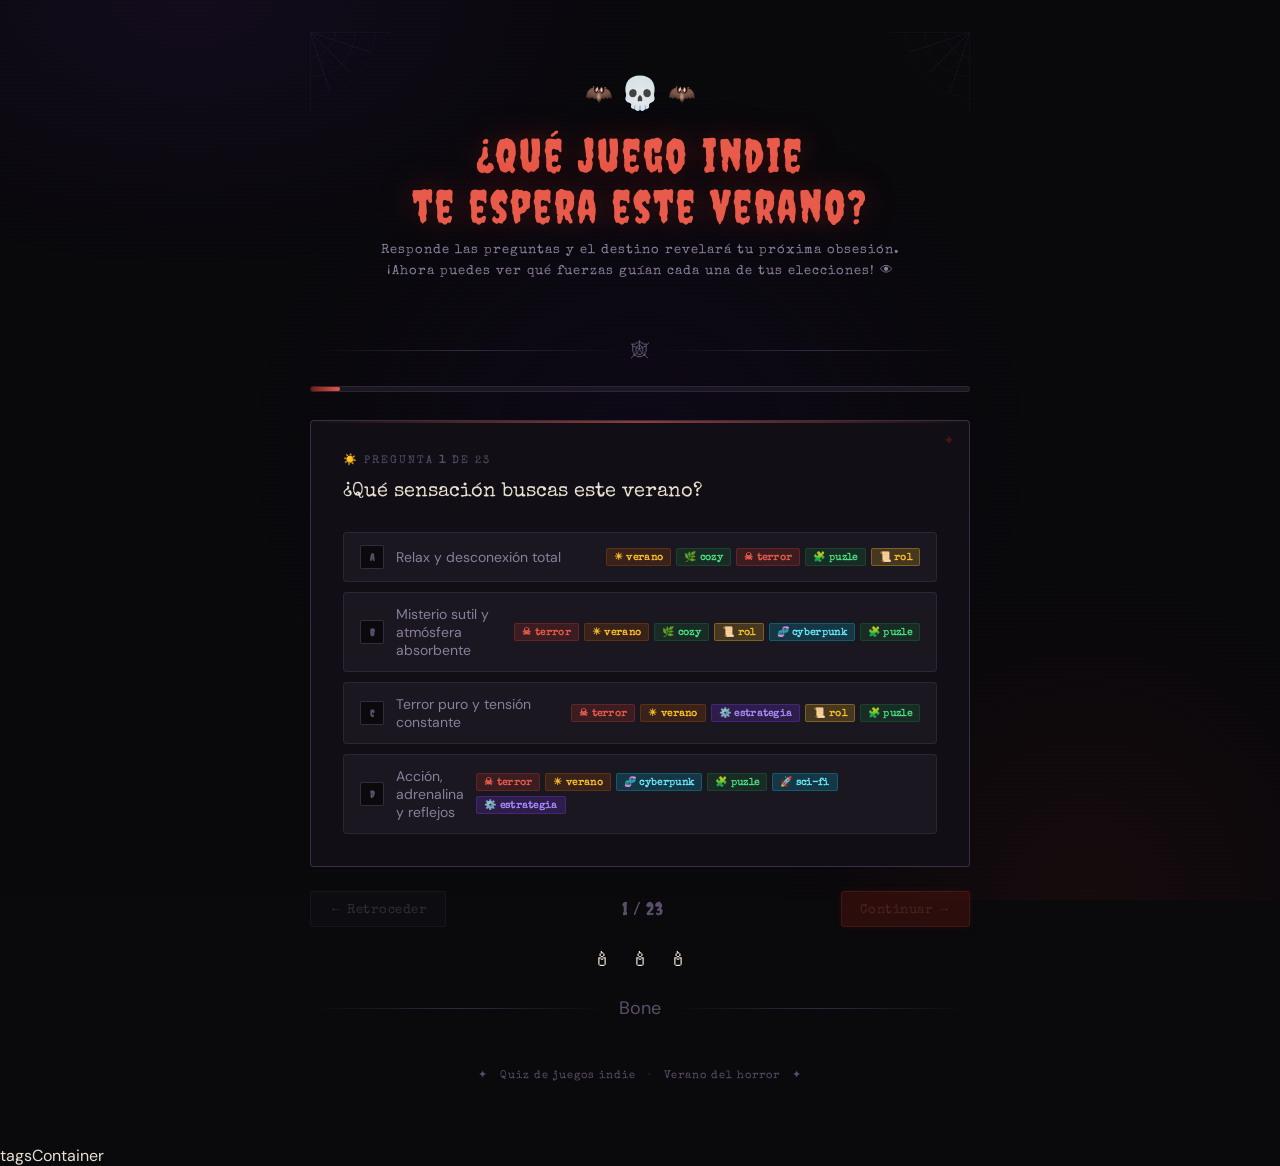
==== commit a1f72e76: "Add files via upload" ====
--- a/index.html
+++ b/index.html
@@ -590,238 +590,418 @@
 </div>
 
 <script>
-// Base de datos expandida con Tormented Souls y otros juegos de terror indie brutales
+// ==========================================
+// 1. BASE DE DATOS UNIFICADA DE JUEGOS (GAME_TAGS)
+// ==========================================
 const GAME_TAGS = {
-  "Tormented Souls":["horror"], "Crow Country":["horror"], "Faith: The Unholy Trinity":["horror"],
-  "Amnesia: The Bunker":["horror","summer"], "Phasmophobia":["horror"], "Iron Lung":["horror"],
-  "My House.wad":["horror"], "Dredge":["horror","summer","cozy"],"Omori":["horror","cozy"],"Norco":["horror"],
-  "Disco Elysium":["horror","summer"],"Return of the Obra Dinn":["horror"],"Beacon Pines":["horror","cozy"],
-  "Signalis":["horror"],"The Long Dark":["horror","summer"],"Spiritfarer":["horror","cozy","summer"],
-  "Grave Seasons":["horror","cozy","summer"],"Mina the Hollower":["horror","summer"],"Blighted":["horror","summer"],
-  "Vagante":["horror"],"Lethal Company":["horror"],"Doki Doki Literature Club":["horror","cozy"],
-  "Inscryption":["horror"],"Darkwood":["horror"],"Citizen Sleeper":["horror","cozy"],
-  "Hypnospace Outlaw":["horror","cozy"],"Little Nightmares II":["horror"],"SOMA":["horror"],
-  "Subnautica":["horror","summer"],"Hollow Knight":["horror","summer"],"Dead Cells":["horror","summer"],
-  "Hades":["horror","summer"],"Celeste":["horror","summer"],"Salt and Sanctuary":["horror"],
-  "Curse of the Dead Gods":["horror"],"Unbound: Worlds Apart":["horror","summer"],"GRIME":["horror"],
-  "Blasphemous":["horror"],"Katana ZERO":["horror"],
-  "A Short Hike":["summer","cozy"],"Stardew Valley":["summer","cozy"],"Hokko Life":["summer","cozy"],
-  "Unpacking":["summer","cozy"],"Coral Island":["summer","cozy"],"Cozy Grove":["summer","cozy"],
-  "Alba: A Wildlife Adventure":["summer","cozy"],"Cloud Gardens":["summer","cozy"],"Journey":["summer","cozy"],
-  "Flower":["summer","cozy"],"Abzû":["summer","cozy"],"Moonlight Peaks":["summer","cozy"],
-  "Tales of Seikyu":["summer","cozy"],"Woodo":["summer","cozy"],"Eastshade":["summer","cozy"],
-  "Dordogne":["summer","cozy"],"Outer Wilds":["summer"],"Sable":["summer"],"Tchia":["summer"],
-  "Sailwind":["summer"],"Tunic":["summer"],"Tails of Iron":["summer"],"Kena: Bridge of Spirits":["summer"],
-  "Weird West":["summer"],"Phoenotopia Awakening":["summer"],"Moonlighter 2: The Endless Vault":["summer"],
-  "Outbound":["summer","cozy"],"Dave the Diver":["summer"],"Firewatch":["summer"],"CrossCode":["summer"],
-  "Sea of Stars":["summer"],"TMNT: Shredder's Revenge":["summer"],"Sonic Mania":["summer"],
-  "Shovel Knight":["summer"],"Pseudoregalia":["summer"],"A Hat in Time":["summer","cozy"],
-  "Demon Turf":["summer"],"Ratatan":["summer"],"Neon White":["summer"],"Ultrakill":["summer"],
-  "Art of Rally":["summer"],"Raft":["summer"],"Sail Forth":["summer"],"Windbound":["summer"],
-  "King of Seas":["summer"],"Moonglow Bay":["summer","cozy"],"Pine":["summer"],"Chained Echoes":["summer"],
-  "Ara Fell":["summer"],"Wytchwood":["summer","cozy"],"TOEM":["summer","cozy"],"Littlewood":["summer","cozy"],
-  "Garden Story":["summer","cozy"],"What Remains of Edith Finch":["summer","cozy"],"Gris":["summer","cozy"],
-  "West of Loathing":["summer"],"Slay the Spire":["summer"],"Balatro":["summer"],
-  "Ori and the Will of the Wisps":["summer","cozy"],"Cloudpunk":["summer"],"Townscaper":["summer","cozy"],
-  "A Little to the Left":["summer","cozy"],"Summerhouse":["summer","cozy"],"The Garden Path":["summer","cozy"],
-  "Hyper Light Drifter":["summer"],"Rogue Legacy 2":["summer"],"Enter the Gungeon":["summer"],
-  "Core Keeper":["summer","cozy"],"Dinkum":["summer","cozy"],"Wanderburg":["summer","cozy"],
-  "Valheim":["summer"],"Terraria":["summer"],"It Takes Two":["summer"],"Pode":["summer","cozy"],
-  "Rivals of Aether":["summer"],"Deep Rock Galactic":["summer"],"OneShot":["cozy"],
-  "Jazzpunk":["summer"],"Baba Is You":["summer"],"The Witness":["summer"],
-  "The Talos Principle":["summer"],"Heaven's Vault":["summer"],"Braid":["summer"],"Fez":["summer"],
-  "Patrick's Parabox":["summer"],"Carto":["summer","cozy"],"Opus Magnum":["summer"],
-  "Turing Complete":["summer"],"Viewfinder":["summer"],"Superliminal":["summer"],
-  "Antichamber":["summer"],"Manifold Garden":["summer"],"Everything":["summer","cozy"],
-  "Donut County":["summer","cozy"],"Plug & Play":["cozy"],"Manual Samuel":["summer"],
-  "Accounting+":["summer"],"Cuphead":["summer"],"Moving Out 2":["summer"],"Party Animals":["summer"],
-  "Trine 4":["summer"],"Goat Simulator 3":["summer"],"Untitled Goose Game":["summer","cozy"],
-  "Kind Words (lo fi chill beats to write to)":["cozy"],"Thank Goodness You're Here!":["summer"],
-  "D-topia":["summer","cozy"], "Swan Song": ["cozy","summer"],"Calx": ["summer","cozy"],
-  "Nocturne":["cozy","summer"],"Solarpunk":["summer","cozy"],"Witchspire":["horror","summer"],
-  "Voidling Bound":["horror","summer"],"Denshattack!":["summer"],"Killer Frequency":["horror","summer"],
-  "Cloudheim": ["cozy", "summer", "rpg"],
-  
-// --- ESTRATEGIA, GESTIÓN Y CONSTRUCCIÓN ---
+  // --- TERROR ---
+  "Tormented Souls": ["horror"], 
+  "Crow Country": ["horror"], 
+  "Faith: The Unholy Trinity": ["horror"],
+  "Amnesia: The Bunker": ["horror", "summer"], 
+  "Phasmophobia": ["horror"], 
+  "Iron Lung": ["horror"],
+  "My House.wad": ["horror"], 
+  "Dredge": ["horror", "summer", "cozy"],
+  "Omori": ["horror", "cozy"],
+  "Norco": ["horror"],
+  "Disco Elysium": ["horror", "summer"],
+  "Return of the Obra Dinn": ["horror"],
+  "Beacon Pines": ["horror", "cozy"],
+  "Signalis": ["horror"],
+  "The Long Dark": ["horror", "summer"],
+  "Spiritfarer": ["horror", "cozy", "summer"],
+  "Grave Seasons": ["horror", "cozy", "summer"],
+  "Mina the Hollower": ["horror", "summer"],
+  "Blighted": ["horror", "summer"],
+  "Vagante": ["horror"],
+  "Lethal Company": ["horror"],
+  "Doki Doki Literature Club": ["horror", "cozy"],
+  "Inscryption": ["horror"],
+  "Darkwood": ["horror"],
+  "Little Nightmares II": ["horror"],
+  "SOMA": ["horror"],
+  "Subnautica": ["horror", "summer"],
+  "Salt and Sanctuary": ["horror"],
+  "Curse of the Dead Gods": ["horror"],
+  "GRIME": ["horror"],
+  "Blasphemous": ["horror"],
+  "Buckshot Roulette": ["horror"],
+  "Gloomwood": ["horror"],
+  "Dusk": ["horror", "summer"],
+  "Selaco": ["horror", "summer"],
+  "Pathologic 2": ["horror", "rpg"],
+  "Anemoiapolis": ["horror", "puzzle"],
+  "Slay the Princess": ["horror", "rpg"],
+
+  // --- ESTRATEGIA Y GESTIÓN ---
+  "Loop Hero": ["strategy", "horror", "summer"],
+  "Papers Please": ["strategy", "summer"],
+  "Barotrauma": ["horror", "strategy"],
+  "Songs of Syx": ["strategy", "summer"],
   "Manor Lords": ["strategy", "summer"],
   "Frostpunk 2": ["strategy", "horror"],
   "Against the Storm": ["strategy", "horror"],
   "Cult of the Lamb": ["horror", "cozy", "strategy"],
-  "Factorio": ["strategy", "sci-fi"],
-  "RimWorld": ["strategy", "sci-fi", "horror"],
-  "Rusty Lake: Hotel": ["horror", "puzzle"],
-
-  // --- RPG, NARRATIVA Y MISTERIO ---
-  "Sea of Stars": ["rpg", "summer"],
-  "Chained Echoes": ["rpg", "summer"],
+  "Factorio": ["strategy"],
+  "RimWorld": ["strategy", "horror"],
+
+  // --- ROL / NARRATIVO ---
+  "Citizen Sleeper": ["rpg", "cyberpunk", "cozy"],
+  "Pentiment": ["rpg", "horror"],
+  "1000xRESIST": ["horror", "rpg", "summer"],
+  "The Cosmic Wheel Sisterhood": ["rpg", "cozy"],
+  "Limbus Company": ["rpg", "horror"],
+  "Arcadian Atlas": ["rpg", "strategy", "summer"],
   "Cassette Beasts": ["rpg", "cozy", "summer"],
-  "Inscryption": ["horror", "puzzle", "strategy"],
-  "Slay the Princess": ["horror", "rpg"],
-  "Pentiment": ["rpg", "horror"],
-  "Citizen Sleeper": ["rpg", "cyberpunk", "cozy"],
-
-  // --- ACCIÓN, ADRENALINA Y CYBERPUNK ---
+
+  // --- CYBERPUNK / SCI-FI ---
   "Ghostrunner 2": ["cyberpunk", "summer"],
   "Katana ZERO": ["cyberpunk", "horror"],
-  "Animal Well": ["horror", "puzzle", "cozy"],
   "Nine Sols": ["rpg", "cyberpunk", "horror"],
   "Mullet MadJack": ["cyberpunk", "summer"],
   "Pacific Drive": ["horror", "sci-fi", "summer"],
-
-  // --- COZY, ARTE Y EXPLORACIÓN ---
-  "Chants of Sennaar": ["puzzle", "cozy", "summer"],
-  "Jusant": ["cozy", "summer"],
   "Stray": ["cyberpunk", "cozy"],
+  "Cloudpunk": ["cyberpunk", "summer"],
+  "Shadows of Doubt": ["cyberpunk", "horror"],
+
+  // --- COZY, RELAX Y VERANO ---
+  "Cloudheim": ["cozy", "summer", "rpg"],
+  "Pseudoregalia": ["summer", "puzzle"],
+  "A Short Hike": ["summer", "cozy"],
+  "Stardew Valley": ["summer", "cozy"],
+  "Hokko Life": ["summer", "cozy"],
+  "Unpacking": ["summer", "cozy"],
+  "Coral Island": ["summer", "cozy"],
+  "Cozy Grove": ["summer", "cozy"],
+  "Alba: A Wildlife Adventure": ["summer", "cozy"],
+  "Cloud gardens": ["summer", "cozy"],
+  "Cloud Gardens": ["summer", "cozy"],
+  "Journey": ["summer", "cozy"],
+  "Flower": ["summer", "cozy"],
+  "Abzû": ["summer", "cozy"],
+  "Moonlight Peaks": ["summer", "cozy"],
+  "Tales of Seikyu": ["summer", "cozy"],
+  "Woodo": ["summer", "cozy"],
+  "Eastshade": ["summer", "cozy"],
+  "Dordogne": ["summer", "cozy"],
+  "Outer Wilds": ["summer"],
+  "Sable": ["summer"],
+  "Tchia": ["summer"],
+  "Sailwind": ["summer"],
+  "Tunic": ["summer"],
+  "Tails of Iron": ["summer"],
+  "Kena: Bridge of Spirits": ["summer"],
+  "Weird West": ["summer"],
+  "Phoenotopia Awakening": ["summer"],
+  "Moonlighter 2: The Endless Vault": ["summer"],
+  "Outbound": ["summer", "cozy"],
   "Dave the Diver": ["summer", "cozy"],
-  "Pacific Drive": ["horror", "summer"]  };
-  
-
-function getTag(g){ return GAME_TAGS[g]||["summer"]; }
-
+  "Firewatch": ["summer"],
+  "CrossCode": ["summer"],
+  "Sea of Stars": ["summer"],
+  "TMNT: Shredder's Revenge": ["summer"],
+  "Sonic Mania": ["summer"],
+  "Shovel Knight": ["summer"],
+  "A Hat in Time": ["summer", "cozy"],
+  "Demon Turf": ["summer"],
+  "Ratatan": ["summer"],
+  "Neon White": ["summer"],
+  "Ultrakill": ["summer"],
+  "Art of Rally": ["summer"],
+  "Raft": ["summer"],
+  "Sail Forth": ["summer"],
+  "Windbound": ["summer"],
+  "King of Seas": ["summer"],
+  "Moonglow Bay": ["summer", "cozy"],
+  "Pine": ["summer"],
+  "Chained Echoes": ["summer"],
+  "Ara Fell": ["summer"],
+  "Wytchwood": ["summer", "cozy"],
+  "TOEM": ["summer", "cozy"],
+  "Littlewood": ["summer", "cozy"],
+  "Garden Story": ["summer", "cozy"],
+  "What Remains of Edith Finch": ["summer", "cozy"],
+  "Gris": ["summer", "cozy"],
+  "West of Loathing": ["summer"],
+  "Slay the Spire": ["summer"],
+  "Balatro": ["summer"],
+  "Ori and the Will of the Wisps": ["summer", "cozy"],
+  "Townscaper": ["summer", "cozy"],
+  "A Little to the Left": ["summer", "cozy"],
+  "Summerhouse": ["summer", "cozy"],
+  "The Garden Path": ["summer", "cozy"],
+  "Hyper Light Drifter": ["summer"],
+  "Rogue Legacy 2": ["summer"],
+  "Enter the Gungeon": ["summer"],
+  "Core Keeper": ["summer", "cozy"],
+  "Dinkum": ["summer", "cozy"],
+  "Wanderburg": ["summer", "cozy"],
+  "Valheim": ["summer"],
+  "Terraria": ["summer"],
+  "It Takes Two": ["summer"],
+  "Pode": ["summer", "cozy"],
+  "Rivals of Aether": ["summer"],
+  "Deep Rock Galactic": ["summer"],
+  "OneShot": ["cozy"],
+  "Jazzpunk": ["summer"],
+  "Baba Is You": ["summer"],
+  "The Witness": ["summer"],
+  "The Talos Principle": ["summer"],
+  "Heaven's Vault": ["summer"],
+  "Braid": ["summer"],
+  "Fez": ["summer"],
+  "Patrick's Parabox": ["summer"],
+  "Carto": ["summer", "cozy"],
+  "Opus Magnum": ["summer"],
+  "Turing Complete": ["summer"],
+  "Viewfinder": ["summer"],
+  "Superliminal": ["summer"],
+  "Antichamber": ["summer"],
+  "Manifold Garden": ["summer"],
+  "Everything": ["summer", "cozy"],
+  "Donut County": ["summer", "cozy"],
+  "Plug & Play": ["cozy"],
+  "Manual Samuel": ["summer"],
+  "Accounting+": ["summer"],
+  "Cuphead": ["summer"],
+  "Moving Out 2": ["summer"],
+  "Party Animals": ["summer"],
+  "Trine 4": ["summer"],
+  "Goat Simulator 3": ["summer"],
+  "Untitled Goose Game": ["summer", "cozy"],
+  "Kind Words (lo fi chill beats to write to)": ["cozy"],
+  "Thank Goodness You're Here!": ["summer"],
+  "D-topia": ["summer", "cozy"], 
+  "Swan Song": ["cozy", "summer"],
+  "Calx": ["summer", "cozy"],
+  "Animal Well": ["horror", "puzzle", "cozy"],
+  "Strange Horticulture": ["cozy", "puzzle", "summer"],
+  "Wanderstop": ["cozy", "summer"],
+  "Smushi Come Home": ["cozy", "summer"],
+  "Bunhouse": ["cozy", "summer"],
+  "Lake": ["cozy", "summer"],
+  "Potion Permit": ["cozy", "rpg", "summer"],
+  "Judgment Apocalypse": ["strategy", "horror"],
+  "Hollow Knight": ["horror", "summer"],
+  "Dead Cells": ["horror", "summer"],
+  "Hades": ["horror", "summer"],
+  "Celeste": ["horror", "summer"],
+  "Rusty Lake: Hotel": ["horror", "puzzle"],
+  "Akane": ["cyberpunk", "summer"],
+  "Dark Scrolls": ["summer", "horror", "strategy"],  // roguelite + acción
+
+  // --- JOYAS OCULTAS DE TERROR / MISTERIO ---
+  "Mundaun": ["horror", "puzzle"],               // Terror folclórico en los Alpes suizos dibujado a lápiz.
+  "Who's Lila?": ["horror", "puzzle"],           // Misterio inverso donde controlas manualmente las expresiones faciales del protagonista.
+  "Milk inside a bag of milk": ["horror"],       // Novela visual psicológica y claustrofóbica muy cruda.
+  "Lunacid": ["horror", "rpg"],                  // RPG de mazmorras en primera persona inspirado en los juegos oscuros de PS1.
+  "Growing Up In The Caves": ["horror", "cozy"], // Supervivencia tribal prehistórica minimalista y tensa.
+
+  // --- JOYAS OCULTAS DE STRATEGY / CYBERPUNK / SCI-FI ---
+  "Ostranauts": ["strategy", "cyberpunk"],       // Simulación hiperdetallada de supervivencia y desguace de naves en un futuro distópico.
+  "Mainframe Industries": ["cyberpunk", "puzzle"],// Hackeo de terminales lógicos y redes desde una interfaz de comandos pura.
+  "Highfleet": ["strategy", "sci-fi"],           // Estrategia militar, físicas y gestión de flotas diésel-punk en un desierto enorme.
+  "Caves of Qud": ["rpg", "sci-fi"],             // Un roguelike de ciencia ficción post-apocalíptica de culto con mutaciones infinitas.
+  "Void Bastards": ["sci-fi", "summer"],         // Shooter estratégico de cómics espaciales donde asaltas naves abandonadas.
+
+  // --- JOYAS OCULTAS DE RELAX / VERANO / COZY ---
+  "Umurangi Generation": ["cyberpunk", "summer"],// Simulador de fotografía en un futuro distópico con vibras veraniegas/urbanas.
+  "Shedworksable (Sable)": ["summer", "cozy"],    // (Ya tienes Sable, una alternativa oculta es:)
+  "Northern Journey": ["summer", "rpg"],         // Una aventura de exploración nórdica extraña, surrealista y bellísima.
+  "Aquaria": ["summer", "cozy"],                 // Un metroidvania submarino clásico e independiente que muchos han olvidado.
+  "Cloud Meadow": ["cozy", "rpg"],               // Gestión de granjas de fantasía flotantes y combate por turnos.
+};
+
+// Configuración visual centralizada de etiquetas para evitar repeticiones absurdas
+const TAG_CONFIG = {
+  'horror':    { text: '☠ terror',    class: 'gbadge-horror' },
+  'summer':    { text: '☀ verano',    class: 'gbadge-summer' },
+  'cozy':      { text: '🌿 cozy',      class: 'gbadge-cozy' },
+  'strategy':  { text: '⚙️ estrategia', class: 'gbadge-strategy' },
+  'rpg':       { text: '📜 rol',       class: 'gbadge-rpg' },
+  'cyberpunk': { text: '🧬 cyberpunk', class: 'gbadge-cyberpunk' },
+  'puzzle':    { text: '🧩 puzle',     class: 'gbadge-cozy' }, 
+  'sci-fi':    { text: '🚀 sci-fi',    class: 'gbadge-cyberpunk' }
+};
+
+// Función única y global para extraer tags de un juego
+function getTag(g) { 
+  return GAME_TAGS[g] || ["summer"]; 
+}
+
+// ==========================================
+// 2. BANCO DE PREGUNTAS (Q)
+// ==========================================
 const Q = [
   { e:"☀️", t:"¿Qué sensación buscas este verano?", o:[
-    {l:"A",t:"Relax y desconexión total",g:["A Short Hike","Stardew Valley","Hokko Life","Spiritfarer","Unpacking","Coral Island","Cozy Grove","Alba: A Wildlife Adventure","Cloud Gardens","Journey","Flower","Abzû","Moonlight Peaks","Tales of Seikyu","Woodo","Eastshade","Dordogne","Nocturne","Solarpunk","Cloudheim"]},
-    {l:"B",t:"Aventuras y descubrimientos",g:["Outer Wilds","Subnautica","Sable","Tchia","Sailwind","Tunic","Tails of Iron","Kena: Bridge of Spirits","Weird West","Phoenotopia Awakening","Grave Seasons","Moonlighter 2: The Endless Vault","Outbound","Unbound: Worlds Apart","Calx","Pine"]},
-    {l:"C",t:"Diversión y humor absurdo",g:["Untitled Goose Game","Goat Simulator 3","Party Animals","Moving Out 2","Trine 4","Cuphead","Ratatan","West of Loathing","Slay the Spire","Thank Goodness You're Here!","Jazzpunk"]},
-    {l:"D",t:"Acción y adrenalina",g:["Art of Rally","Neon White","Ultrakill","Hades","Dead Cells","Hollow Knight","Salt and Sanctuary","Curse of the Dead Gods","Mina the Hollower","Blighted","Celeste","GRIME","Blasphemous"]},
-    {l:"E",t:"Nostalgia y recuerdos",g:["Sea of Stars","TMNT: Shredder's Revenge","Sonic Mania","Shovel Knight","Pseudoregalia","A Hat in Time","Demon Turf","Crow Country","Tormented Souls"]},
-    {l:"F",t:"Misterio y atmósfera perturbadora",g:["Dredge","Omori","Norco","Disco Elysium","Return of the Obra Dinn","Beacon Pines","Signalis","Darkwood","SOMA","Little Nightmares II","Citizen Sleeper","Inscryption","Hypnospace Outlaw","Doki Doki Literature Club","Witchspire","Voidling Bound","Faith: The Unholy Trinity","Iron Lung","My House.wad","Killer Frequency"]}
-  ]},
-  { e:"🌊", t:"¿Qué escenario te apetece más?", o:[
+    {l:"A",t:"Relax y desconexión total",g:["A Short Hike","Stardew Valley","Hokko Life","Spiritfarer","Unpacking","Coral Island","Cozy Grove","Alba: A Wildlife Adventure","Cloud Gardens","Journey","Flower","Abzû","Moonlight Peaks","Tales of Seikyu","Woodo","Eastshade","Dordogne","Strange Horticulture","Wanderstop","Bunhouse","Lake","Potion Permit","Cloudheim"]},
+    {l:"B",t:"Misterio sutil y atmósfera absorbente",g:["Dredge","Outer Wilds","Sable","Norco","Disco Elysium","Return of the Obra Dinn","Beacon Pines","Citizen Sleeper","Hypnospace Outlaw","What Remains of Edith Finch","Gris","The Cosmic Wheel Sisterhood","Animal Well","Strange Horticulture","Pentiment","Who's Lila?", "Umurangi Generation"]},
+    {l:"C",t:"Terror puro y tensión constante",g:["Tormented Souls","Crow Country","Faith: The Unholy Trinity","Amnesia: The Bunker","Phasmophobia","Iron Lung","My House.wad","Darkwood","Signalis","The Long Dark","Lethal Company","SOMA","Subnautica","Buckshot Roulette","Gloomwood","Dusk","Selaco","Barotrauma","Pathologic 2","Mundaun", "Milk inside a bag of milk"]},
+    {l:"D",t:"Acción, adrenalina y reflejos",g:["Hollow Knight","Dead Cells","Hades","Celeste","Salt and Sanctuary","Curse of the Dead Gods","GRIME","Blasphemous","Katana ZERO","Neon White","Ultrakill","Ghostrunner 2","Mullet MadJack","Pseudoregalia","Enter the Gungeon","Rogue Legacy 2", "Void Bastards", "Highfleet", "Akane", "Dark Scrolls"]}
+  ]},
+  { e:"🏖️", t:"Tu escenario ideal para perderte sería…", o:[
     {l:"A",t:"Playa e islas tropicales",g:["Dave the Diver","Hokko Life","Tchia","Subnautica","Raft","Dredge","Coral Island"]},
-    {l:"B",t:"Mar y navegación (de día... y de noche)",g:["Sailwind","Dredge","Sail Forth","Raft","King of Seas","Windbound","Iron Lung"]},
-    {l:"C",t:"Montañas y naturaleza",g:["A Short Hike","Firewatch","The Long Dark","Celeste","Alba: A Wildlife Adventure","Stardew Valley","Ori and the Will of the Wisps","Amnesia: The Bunker","Cloudheim"]},
-    {l:"D",t:"Ciudad o entorno urbano",g:["Cloudpunk","Disco Elysium","Norco","Beacon Pines","Citizen Sleeper","Hypnospace Outlaw","My House.wad","Phasmophobia","Killer Frequency"]},
-    {l:"E",t:"Fantasía y mundos imaginarios",g:["Pine","Chained Echoes","Phoenotopia Awakening","CrossCode","Ara Fell","Moonlight Peaks","Grave Seasons","Tales of Seikyu","Unbound: Worlds Apart","GRIME","Blasphemous"]},
-    {l:"F",t:"Lugares oscuros y perturbadores",g:["Darkwood","SOMA","Signalis","Little Nightmares II","Omori","Salt and Sanctuary","Vagante","Inscryption","Hollow Knight","Tormented Souls","Crow Country","Faith: The Unholy Trinity"]}
+    {l:"B",t:"Mar y navegación (de día... y de noche)",g:["Sailwind","Dredge","Sail Forth","Raft","King of Seas","Windbound","Iron Lung","Barotrauma","Aquaria","Subnautica"]},
+    {l:"C",t:"Montañas y naturaleza",g:["A Short Hike","Firewatch","The Long Dark","Celeste","Alba: A Wildlife Adventure","Stardew Valley","Ori and the Will of the Wisps","Amnesia: The Bunker","Cloudheim","Mundaun","Northern Journey"]},
+    {l:"D",t:"Ciudad o entorno urbano",g:["Cloudpunk","Disco Elysium","Norco","Beacon Pines","Citizen Sleeper","Hypnospace Outlaw","My House.wad","Phasmophobia","Shadows of Doubt","Stray", "Umurangi Generation", "Akane"]},
+    {l:"E",t:"Fantasía y mundos imaginarios",g:["Pine","Chained Echoes","Phoenotopia Awakening","CrossCode","Ara Fell","Moonlight Peaks","Grave Seasons","Tales of Seikyu","Unbound: Worlds Apart","GRIME","Blasphemous","Nine Sols","Cassette Beasts"]},
+    {l:"F",t:"Lugares oscuros y perturbadores",g:["Darkwood","SOMA","Signalis","Little Nightmares II","Omori","Salt and Sanctuary","Vagante","Inscryption","Hollow Knight","Tormented Souls","Crow Country","Faith: The Unholy Trinity","Slay the Princess", "Lunacid", "Caves of Qud"]}
   ]},
   { e:"🚗", t:"Si tuvieras vacaciones virtuales, elegirías…", o:[
-    {l:"A",t:"Explorar libremente",g:["Outer Wilds","Sable","Subnautica","Sailwind","Tunic","Firewatch","A Short Hike","Outbound","Unbound: Worlds Apart","Everything","Manifold Garden","Antichamber","My House.wad","Pine"]},
-    {l:"B",t:"Hacer misiones y progresar",g:["CrossCode","Tails of Iron","Kena: Bridge of Spirits","Weird West","Moonlighter 2: The Endless Vault","Tunic","Citizen Sleeper","Disco Elysium","Tormented Souls","Crow Country"]},
-    {l:"C",t:"Construir y crear",g:["Stardew Valley","Terraria","Valheim","Coral Island","Raft","Dinkum","Wanderburg","Core Keeper","Cloudheim"]},
-    {l:"D",t:"Competir o superar desafíos",g:["Art of Rally","Neon White","Ratatan","Slay the Spire","Balatro","Dead Cells","Hades","GRIME"]},
-    {l:"E",t:"Conocer personajes únicos",g:["Disco Elysium","Hades","Spiritfarer","Omori","Moonlight Peaks","Grave Seasons","Tales of Seikyu","Citizen Sleeper","Norco"]},
-    {l:"F",t:"Sobrevivir a algo terrorífico",g:["Signalis","Darkwood","SOMA","Little Nightmares II","The Long Dark","Subnautica","Lethal Company","Vagante","Amnesia: The Bunker","Phasmophobia","Iron Lung"]}
+    {l:"A",t:"Explorar libremente",g:["Outer Wilds","Sable","Subnautica","Sailwind","Tunic","Firewatch","A Short Hike","Outbound","Unbound: Worlds Apart","Everything","Manifold Garden","Antichamber","My House.wad","Pine","Pacific Drive"]},
+    {l:"B",t:"Hacer misiones y progresar",g:["CrossCode","Tails of Iron","Kena: Bridge of Spirits","Weird West","Moonlighter 2: The Endless Vault","Tunic","Citizen Sleeper","Disco Elysium","Tormented Souls","Crow Country","Potion Permit","Pentiment"]},
+    {l:"C",t:"Construir y crear",g:["Stardew Valley","Terraria","Valheim","Coral Island","Raft","Dinkum","Wanderburg","Core Keeper","Cloudheim","Manor Lords","Factorio"]},
+    {l:"D",t:"Competir o superar desafíos",g:["Art of Rally","Neon White","Ratatan","Slay the Spire","Balatro","Dead Cells","Hades","GRIME","Mullet MadJack","Ghostrunner 2"]},
+    {l:"E",t:"Conocer personajes únicos",g:["Disco Elysium","Hades","Spiritfarer","Omori","Moonlight Peaks","Grave Seasons","Tales of Seikyu","Citizen Sleeper","Norco","The Cosmic Wheel Sisterhood","Slay the Princess"]},
+    {l:"F",t:"Sobrevivir a algo terrorífico",g:["Signalis","Darkwood","SOMA","Little Nightmares II","The Long Dark","Subnautica","Lethal Company","Vagante","Amnesia: The Bunker","Phasmophobia","Iron Lung","Pacific Drive"]}
   ]},
   { e:"🎮", t:"¿Cuánto esfuerzo mental quieres dedicar?", o:[
-    {l:"A",t:"Cero, solo divertirme",g:["Untitled Goose Game","Goat Simulator 3","Party Animals","Trine 4","Pseudoregalia","Ratatan","Donut County","Thank Goodness You're Here!","Jazzpunk"]},
-    {l:"B",t:"Algo ligero y relajado",g:["A Short Hike","Tchia","Stardew Valley","Hokko Life","Spiritfarer","Unpacking","Coral Island","Dave the Diver","Woodo","Outbound","Cozy Grove"]},
-    {l:"C",t:"Equilibrado",g:["Dave the Diver","Firewatch","CrossCode","Outer Wilds","Subnautica","Weird West","Moonlighter 2: The Endless Vault","Citizen Sleeper","Inscryption","Phasmophobia","Crow Country"]},
-    {l:"D",t:"Me gustan los retos",g:["Hollow Knight","Hades","Celeste","Dead Cells","Salt and Sanctuary","Curse of the Dead Gods","Mina the Hollower","Blighted","GRIME","Blasphemous","Signalis","Tormented Souls","Amnesia: The Bunker"]},
-    {l:"E",t:"Quiero romperme la cabeza",g:["Outer Wilds","Return of the Obra Dinn","Baba Is You","The Witness","The Talos Principle","Heaven's Vault","Braid","Fez","Patrick's Parabox","Carto","Opus Magnum","Turing Complete","Viewfinder","Superliminal","SOMA","Norco","Faith: The Unholy Trinity","My House.wad","Iron Lung"]}
-  ]},
-  { e:"👥", t:"¿Cómo prefieres jugar?", o:[
-    {l:"A",t:"Solo, a mi ritmo",g:["Firewatch","Outer Wilds","Sable","Celeste","Hollow Knight","Hades","Disco Elysium","A Short Hike","Spiritfarer","Outbound","Unbound: Worlds Apart","Darkwood","SOMA","Omori","Citizen Sleeper","Tormented Souls","Crow Country","Signalis","Iron Lung","My House.wad","Amnesia: The Bunker","Faith: The Unholy Trinity"]},
-    {l:"B",t:"Con amigos en línea",g:["Sailwind","Valheim","Deep Rock Galactic","Lethal Company","Core Keeper","Phasmophobia"]},
-    {l:"C",t:"Cooperativo local",g:["It Takes Two","Trine 4","Cuphead","Unravel Two","Pode"]},
-    {l:"D",t:"Competitivo",g:["Ratatan","Rivals of Aether","Neon White","Slay the Spire"]},
-    {l:"E",t:"Me da igual cómo",g:["Dave the Diver","Stardew Valley","Terraria","Subnautica","Tails of Iron","CrossCode","OneShot"]}
-  ]},
-  { e:"👻", t:"¿Cómo te relacionas con el terror?", o:[
-    {l:"A",t:"Nada de miedo, paso",g:["A Short Hike","Stardew Valley","Hokko Life","Spiritfarer","Tchia","Coral Island","Outbound","Moonlight Peaks","Tales of Seikyu","Woodo"]},
-    {l:"B",t:"Terror atmosférico y suave",g:["Dredge","Beacon Pines","Spiritfarer","Grave Seasons","Citizen Sleeper","Hypnospace Outlaw","Omori","Crow Country"]},
-    {l:"C",t:"Terror psicológico e inquietante",g:["Omori","Norco","Disco Elysium","Return of the Obra Dinn","Inscryption","Doki Doki Literature Club","SOMA","Hypnospace Outlaw","Faith: The Unholy Trinity","Iron Lung","My House.wad","Killer Frequency"]},
-    {l:"D",t:"Horror de supervivencia y tensión",g:["The Long Dark","Subnautica","Dredge","Signalis","Darkwood","SOMA","Little Nightmares II","Lethal Company","Tormented Souls","Amnesia: The Bunker","Phasmophobia",]},
-    {l:"E",t:"Terror directo y acción",g:["Dead Cells","Hollow Knight","Salt and Sanctuary","Curse of the Dead Gods","Vagante","GRIME","Blasphemous","Blighted","Mina the Hollower"]}
+    {l:"A",t:"Cero, solo divertirme",g:["Untitled Goose Game","Goat Simulator 3","Party Animals","Trine 4","Pseudoregalia","Ratatan","Donut County","Thank Goodness You're Here!","Jazzpunk","Mullet MadJack"]},
+    {l:"B",t:"Algo ligero y relajado",g:["A Short Hike","Tchia","Stardew Valley","Hokko Life","Spiritfarer","Unpacking","Coral Island","Dave the Diver","Woodo","Outbound","Cozy Grove","Lake","Summerhouse","Townscaper"]},
+    {l:"C",t:"Equilibrado",g:["Dave the Diver","Firewatch","CrossCode","Outer Wilds","Subnautica","Weird West","Moonlighter 2: The Endless Vault","Citizen Sleeper","Inscryption","Phasmophobia","Crow Country","Stray","Cassette Beasts","Strange Horticulture"]},
+    {l:"D",t:"Me gustan los retos",g:["Hollow Knight","Salt and Sanctuary","Curse of the Dead Gods","Vagante","GRIME","Blasphemous","Blighted","Mina the Hollower","Katana ZERO","Ghostrunner 2","Nine Sols","Loop Hero","Slay the Spire","Balatro","Chants of Sennaar","The Witness","Viewfinder","Superliminal"]}
   ]},
   { e:"🚤", t:"¿Qué actividad veraniega te atrae más?", o:[
-    {l:"A",t:"Navegar por el mar",g:["Sailwind","Windbound","Dredge","Sail Forth","Raft"]},
+    {l:"A",t:"Navegar por el mar",g:["Sailwind","Windbound","Dredge","Sail Forth","Raft","Barotrauma"]},
     {l:"B",t:"Pescar tranquilamente",g:["Dave the Diver","Dredge","Stardew Valley","Hokko Life","Spiritfarer","Moonglow Bay"]},
-    {l:"C",t:"Viajar y conocer lugares",g:["Sable","Firewatch","A Short Hike","Tails of Iron","Sailwind","Journey","Outbound","Pine"]},
-    {l:"D",t:"Acampar en la naturaleza",g:["The Long Dark","A Short Hike","Firewatch","Valheim","Subnautica","Amnesia: The Bunker"]},
-    {l:"E",t:"Explorar ruinas y misterios",g:["Outer Wilds","Subnautica","Return of the Obra Dinn","Tunic","Blighted","Unbound: Worlds Apart","SOMA","Signalis","Darkwood","Tormented Souls","Crow Country","Phasmophobia","My House.wad","Faith: The Unholy Trinity","Iron Lung"]}
+    {l:"C",t:"Viajar y conocer lugares",g:["Sable","Firewatch","A Short Hike","Tails of Iron","Sailwind","Journey","Outbound","Pine","Dordogne","Stray"]},
+    {l:"D",t:"Acampar en la naturaleza",g:["The Long Dark","A Short Hike","Firewatch","Valheim","Subnautica","Amnesia: The Bunker","Pacific Drive"]},
+    {l:"E",t:"Explorar ruinas y misterios",g:["Outer Wilds","Subnautica","Return of the Obra Dinn","Tunic","Blighted","Unbound: Worlds Apart","SOMA","Signalis","Darkwood","Tormented Souls","Crow Country","Phasmophobia","My House.wad","Faith: The Unholy Trinity","Iron Lung","Animal Well","Chants of Sennaar"]}
   ]},
   { e:"📖", t:"¿Qué tipo de historia prefieres?", o:[
     {l:"A",t:"Alegre y optimista",g:["Hokko Life","Tchia","A Short Hike","Spiritfarer","Coral Island","Pseudoregalia","A Hat in Time","Moonlight Peaks","Tales of Seikyu","Woodo","Wytchwood","TOEM","Dordogne","Littlewood","Garden Story"]},
-    {l:"B",t:"Emotiva y conmovedora",g:["Omori","Firewatch","Spiritfarer","Celeste","What Remains of Edith Finch","Gris","Beacon Pines","SOMA","Citizen Sleeper"]},
-    {l:"C",t:"Humorística y absurda",g:["Untitled Goose Game","Goat Simulator 3","Disco Elysium","West of Loathing","Thank Goodness You're Here!","Jazzpunk"]},
-    {l:"D",t:"Épica y grandiosa",g:["Tails of Iron","CrossCode","Chained Echoes","Weird West","Salt and Sanctuary","Blasphemous","GRIME"]},
-    {l:"E",t:"Misteriosa e intrigante",g:["Outer Wilds","Dredge","Return of the Obra Dinn","Disco Elysium","Norco","Grave Seasons","Mina the Hollower","Unbound: Worlds Apart","Inscryption","Signalis","Darkwood","Hypnospace Outlaw","Doki Doki Literature Club","Tormented Souls","Crow Country","Faith: The Unholy Trinity","Iron Lung","My House.wad","Amnesia: The Bunker","Phasmophobia","Killer Frequency"]}
+    {l:"B",t:"Emotiva y conmovedora",g:["Omori","Firewatch","Spiritfarer","Celeste","What Remains of Edith Finch","Gris","Beacon Pines","SOMA","Citizen Sleeper","1000xRESIST"]},
+    {l:"C",t:"Humorística y absurda",g:["Untitled Goose Game","Goat Simulator 3","Disco Elysium","West of Loathing","Thank Goodness You're Here!","Jazzpunk","Buckshot Roulette"]},
+    {l:"D",t:"Épica y grandiosa",g:["Tails of Iron","CrossCode","Chained Echoes","Weird West","Salt and Sanctuary","Blasphemous","GRIME","Hades","Nine Sols"]},
+    {l:"E",t:"Misteriosa e intrigante",g:["Outer Wilds","Dredge","Return of the Obra Dinn","Disco Elysium","Norco","Grave Seasons","Mina the Hollower","Unbound: Worlds Apart","Inscryption","Signalis","Darkwood","Hypnospace Outlaw","Doki Doki Literature Club","Tormented Souls","Crow Country","Faith: The Unholy Trinity","Iron Lung","My House.wad","Amnesia: The Bunker","Phasmophobia","Shadows of Doubt","Pentiment","Slay the Princess"]}
   ]},
   { e:"🎨", t:"¿Qué estilo visual te llama más?", o:[
-    {l:"A",t:"Pixel Art retro",g:["Sea of Stars","Stardew Valley","Celeste","Shovel Knight","Terraria","Dead Cells","Hollow Knight","Mina the Hollower","Unbound: Worlds Apart","Omori","Norco","Signalis","Blasphemous","Vagante","Faith: The Unholy Trinity"]},
-    {l:"B",t:"Dibujos animados y colorido",g:["Untitled Goose Game","Tchia","Cuphead","Trine 4","Pseudoregalia","A Hat in Time","Little Nightmares II"]},
-    {l:"C",t:"Oscuro y perturbador (arte expresionista o retro 3D)",g:["Darkwood","SOMA","Little Nightmares II","Inscryption","Omori","Signalis","Blasphemous","GRIME","Tormented Souls","Crow Country","Iron Lung","My House.wad","Amnesia: The Bunker","Phasmophobia"]},
-    {l:"D",t:"Realista o pintado a mano",g:["Tails of Iron","Kena: Bridge of Spirits","Weird West","Cloudpunk","Dredge"]},
-    {l:"E",t:"Minimalista o artístico",g:["Journey","Flower","Abzû","Gris","Spiritfarer","Sable","Cloud Gardens","Woodo","Outbound","Citizen Sleeper"]}
-  ]},
-  { e:"⏱", t:"¿Cuánto dura la experiencia ideal?", o:[
-    {l:"A",t:"Menos de 5 horas",g:["A Short Hike","What Remains of Edith Finch","Firewatch","Unpacking","Gris","Journey","Flower","Abzû","Untitled Goose Game","Doki Doki Literature Club","Iron Lung"]},
-    {l:"B",t:"5-15 horas",g:["Return of the Obra Dinn","Tchia","Alba: A Wildlife Adventure","Dave the Diver","Celeste","Hollow Knight","Outer Wilds","Spiritfarer","Unbound: Worlds Apart","SOMA","Signalis","Little Nightmares II","Norco","Crow Country","Tormented Souls","Amnesia: The Bunker","Faith: The Unholy Trinity","My House.wad"]},
-    {l:"C",t:"15-40 horas",g:["CrossCode","Kena: Bridge of Spirits","Hades","Dead Cells","Stardew Valley","Sable","Sailwind","Darkwood","Inscryption","GRIME","Blasphemous","Citizen Sleeper"]},
-    {l:"D",t:"Más de 40 horas",g:["Omori","Chained Echoes","Weird West","Ara Fell","Outbound","Disco Elysium"]},
-    {l:"E",t:"Infinita / sandbox",g:["Stardew Valley","Terraria","Valheim","Core Keeper","Dinkum","Slay the Spire","Balatro","Lethal Company","Phasmophobia"]}
-  ]},
-  { e:"🌅", t:"¿Qué frase describe mejor tu verano ideal?", o:[
-    {l:"A",t:"«Desconectar y relajarme»",g:["Stardew Valley","Hokko Life","A Short Hike","Spiritfarer","Unpacking","Coral Island","Journey","Moonlight Peaks","Outbound"]},
-    {l:"B",t:"«Vivir una aventura inolvidable»",g:["Outer Wilds","Subnautica","Tunic","Weird West"]},
-    {l:"C",t:"«Pasarlo bien con amigos»",g:["Sailwind","It Takes Two","Valheim","Lethal Company","Phasmophobia"]},
-    {l:"D",t:"«Perderme en otro mundo»",g:["Omori","CrossCode","Chained Echoes","Phoenotopia Awakening","Cloudpunk","SOMA","Signalis","Citizen Sleeper"]},
-    {l:"E",t:"«Descubrir algo nuevo cada día»",g:["Outer Wilds","Dredge","Sable","Sailwind","Dave the Diver","Subnautica","Unbound: Worlds Apart","Inscryption","Hypnospace Outlaw"]},
-    {l:"F",t:"«Asustarme con algo increíble»",g:["Darkwood","SOMA","Little Nightmares II","Signalis","Dredge","Omori","Return of the Obra Dinn","Lethal Company","Inscryption","Doki Doki Literature Club","Tormented Souls","Crow Country","Faith: The Unholy Trinity","Amnesia: The Bunker","Iron Lung","My House.wad"]}
-  ]},
-  { e:"⚔️", t:"¿Cómo prefieres el combate o peligro?", o:[
-    {l:"A",t:"Sin combate (exploración y relax)",g:["A Short Hike","Stardew Valley","Hokko Life","Spiritfarer","Unpacking","Coral Island","Abzû","Journey","Eastshade","Norco","Citizen Sleeper","Hypnospace Outlaw","Iron Lung"]},
-    {l:"B",t:"Combate ligero y divertido",g:["Dave the Diver","Tchia","Hades","Sailwind","Pseudoregalia","A Hat in Time","Crow Country"]},
-    {l:"C",t:"Combate clásico o puzles de supervivencia",g:["Tails of Iron","CrossCode","Kena: Bridge of Spirits","Phoenotopia Awakening","Weird West","Moonlighter 2: The Endless Vault","Hyper Light Drifter","Tormented Souls","My House.wad"]},
-    {l:"D",t:"Combate / evasión desesperada y desafiante",g:["Hollow Knight","Salt and Sanctuary","Dead Cells","Celeste","Curse of the Dead Gods","Mina the Hollower","Blighted","Vagante","GRIME","Blasphemous","Signalis","Amnesia: The Bunker","Faith: The Unholy Trinity","Phasmophobia"]},
-    {l:"E",t:"Combate épico y espectacular",g:["Hades","Chained Echoes","Ultrakill","Neon White","Enter the Gungeon","Rogue Legacy 2","Dead Cells"]}
+    {l:"A",t:"Pixel Art retro",g:["Sea of Stars","Stardew Valley","Celeste","Shovel Knight","Terraria","Dead Cells","Hollow Knight","Mina the Hollower","Unbound: Worlds Apart","Omori","Norco","Signalis","Blasphemous","Vagante","Faith: The Unholy Trinity","Loop Hero","Katana ZERO"]},
+    {l:"B",t:"Dibujos animados y colorido",g:["Untitled Goose Game","Tchia","Cuphead","Trine 4","Pseudoregalia","A Hat in Time","Little Nightmares II","Cult of the Lamb","A Short Hike","Cozy Grove"]},
+    {l:"C",t:"Oscuro y perturbador (retro 3D o expresionista)",g:["Darkwood","SOMA","Little Nightmares II","Inscryption","Omori","Signalis","Blasphemous","GRIME","Tormented Souls","Crow Country","Amnesia: The Bunker","Iron Lung","My House.wad","Buckshot Roulette","Gloomwood","Dusk","Pathologic 2"]}
+  ]},
+  { e:"⚔️", t:"¿Cómo prefieres el combate o el peligro?", o:[
+    {l:"A",t:"Sin combate (exploración y relax)",g:["A Short Hike","Stardew Valley","Hokko Life","Spiritfarer","Unpacking","Coral Island","Abzû","Journey","Eastshade","Norco","Citizen Sleeper","Hypnospace Outlaw","Iron Lung","Unpacking","Townscaper","A Little to the Left","Summerhouse","Dordogne","The Cosmic Wheel Sisterhood","Pentiment"]},
+    {l:"B",t:"Combate ligero y divertido",g:["Dave the Diver","Tchia","Hades","Sailwind","Pseudoregalia","A Hat in Time","Crow Country","Cult of the Lamb","Moonlighter 2: The Endless Vault","Stray","Cassette Beasts"]},
+    {l:"C",t:"Combate clásico o puzles de supervivencia",g:["Tails of Iron","CrossCode","Kena: Bridge of Spirits","Phoenotopia Awakening","Weird West","Hyper Light Drifter","Tormented Souls","My House.wad","Pacific Drive","Animal Well","Strange Horticulture"]},
+    {l:"D",t:"Combate / evasión desesperada y desafiante",g:["Hollow Knight","Salt and Sanctuary","Dead Cells","Celeste","Curse of the Dead Gods","Mina the Hollower","Blighted","Vagante","GRIME","Blasphemous","Signalis","Amnesia: The Bunker","Faith: The Unholy Trinity","Phasmophobia","Darkwood","SOMA","Frostpunk 2","Against the Storm"]},
+    {l:"E",t:"Combate épico y espectacular",g:["Hades","Chained Echoes","Ultrakill","Neon White","Enter the Gungeon","Rogue Legacy 2","Dead Cells","Ghostrunner 2","Katana ZERO","Mullet MadJack","Nine Sols", "Akane"]}
   ]},
   { e:"📜", t:"¿Qué es más importante para ti?", o:[
-    {l:"A",t:"Historia profunda y emotiva",g:["Omori","Firewatch","Spiritfarer","What Remains of Edith Finch","Disco Elysium","Gris","Beacon Pines","SOMA","Norco","Citizen Sleeper","Doki Doki Literature Club"]},
-    {l:"B",t:"Jugabilidad adictiva y divertida",g:["Stardew Valley","Hades","Dead Cells","Hokko Life","Ratatan","Outbound","Balatro","Slay the Spire","Inscryption"]},
-    {l:"C",t:"Exploración y libertad",g:["Outer Wilds","Tunic","Subnautica","Sailwind","Sable","Unbound: Worlds Apart","Darkwood","My House.wad"]},
-    {l:"D",t:"Construcción y creatividad",g:["Terraria","Valheim","Coral Island","Core Keeper","Dinkum"]},
-    {l:"E",t:"Supervivencia extrema y pánico / Cooperativo",g:["Sailwind","Valheim","It Takes Two","Lethal Company","Deep Rock Galactic","Tormented Souls","Crow Country","Amnesia: The Bunker","Phasmophobia","Faith: The Unholy Trinity","Iron Lung"]}
+    {l:"A",t:"Historia profunda y emotiva",g:["Omori","Firewatch","Spiritfarer","What Remains of Edith Finch","Disco Elysium","Gris","Beacon Pines","SOMA","Norco","Citizen Sleeper","Doki Doki Literature Club","1000xRESIST","Pentiment","Slay the Princess"]},
+    {l:"B",t:"Jugabilidad adictiva y divertida",g:["Stardew Valley","Hades","Dead Cells","Hokko Life","Ratatan","Outbound","Balatro","Slay the Spire","Inscryption","Loop Hero","Buckshot Roulette","Cult of the Lamb"]},
+    {l:"C",t:"Exploración y libertad",g:["Outer Wilds","Tunic","Subnautica","Sailwind","Sable","Unbound: Worlds Apart","Darkwood","My House.wad","Stray","Pseudoregalia"]},
+    {l:"D",t:"Construcción, estrategia y creatividad",g:["Terraria","Valheim","Coral Island","Core Keeper","Dinkum","Factorio","RimWorld","Manor Lords","Frostpunk 2","Against the Storm","Songs of Syx","Townscaper","Cloudheim"]},
+    {l:"E",t:"Supervivencia extrema y pánico / Cooperativo",g:["Sailwind","Valheim","It Takes Two","Lethal Company","Deep Rock Galactic","Tormented Souls","Crow Country","Amnesia: The Bunker","Phasmophobia","Faith: The Unholy Trinity","Iron Lung","Barotrauma"]}
   ]},
   { e:"🌟", t:"¿Qué prefieres en un juego?", o:[
-    {l:"A",t:"Atmósfera relajante y bonita",g:["A Short Hike","Abzû","Journey","Spiritfarer","Eastshade","Cloud Gardens","Flower","Woodo","Outbound","Townscaper","A Little to the Left","Kind Words (lo fi chill beats to write to)","Summerhouse","The Garden Path"]},
-    {l:"B",t:"Sorpresas y descubrimientos constantes",g:["Outer Wilds","Return of the Obra Dinn","Subnautica","Dredge","Unbound: Worlds Apart","Hypnospace Outlaw","Inscryption","Signalis","Omori","My House.wad","Iron Lung","Faith: The Unholy Trinity","Killer Frequency"]},
-    {l:"C",t:"Progresión y puzles clásicos (llaves, mapas, inventario)",g:["Stardew Valley","Hades","Omori","Phoenotopia Awakening","Moonlighter 2: The Endless Vault","Tales of Seikyu","Dead Cells","Slay the Spire","Balatro","Tormented Souls","Crow Country","Amnesia: The Bunker"]},
-    {l:"D",t:"Gráficos impresionantes o estilo retro impecable",g:["Tails of Iron","Kena: Bridge of Spirits","Ori and the Will of the Wisps","Cloudpunk","Gris","Little Nightmares II","Signalis","Phasmophobia"]},
-    {l:"E",t:"Humor y momentos absurdos",g:["Untitled Goose Game","Goat Simulator 3","West of Loathing","Jazzpunk","Thank Goodness You're Here!","Disco Elysium"]}
-  ]},
-  { e:"🗡️", t:"¿Qué género de acción/exploración prefieres?", o:[
-    {l:"A",t:"Metroidvania",g:["Hollow Knight","Ori and the Will of the Wisps","Dead Cells","Mina the Hollower","Pseudoregalia","GRIME","Blasphemous","Unbound: Worlds Apart"]},
-    {l:"B",t:"Roguelike / Roguelite",g:["Hades","Dead Cells","Slay the Spire","Balatro","Ultrakill","Katana ZERO","Vagante","Enter the Gungeon","Rogue Legacy 2"]},
-    {l:"C",t:"Exploración abierta / walking sim",g:["Outer Wilds","Firewatch","Sable","A Short Hike","Journey","SOMA","Norco","Citizen Sleeper","Iron Lung"]},
-    {l:"D",t:"Survival Horror Clásico o puzles 3D",g:["Tunic","Kena: Bridge of Spirits","Tails of Iron","Inscryption","Little Nightmares II","Tormented Souls","Crow Country","Amnesia: The Bunker","My House.wad","Faith: The Unholy Trinity"]},
-    {l:"E",t:"Gestión y supervivencia en grupo",g:["Stardew Valley","Valheim","Raft","Core Keeper","Dredge","The Long Dark","Lethal Company","Phasmophobia"]}
-  ]},
-  { e:"🏠", t:"¿Qué vida virtual te gustaría llevar?", o:[
-    {l:"A",t:"Vida de granjero/a",g:["Stardew Valley","Hokko Life","Coral Island","Dinkum","Moonlight Peaks","Tales of Seikyu"]},
-    {l:"B",t:"Vida de explorador/a solitario/a",g:["Outer Wilds","Sable","Subnautica","The Long Dark","Firewatch","Signalis","Iron Lung"]},
-    {l:"C",t:"Vida de detective o investigador / Exorcista",g:["Disco Elysium","Return of the Obra Dinn","Norco","Hypnospace Outlaw","Doki Doki Literature Club","Inscryption","Crow Country","Phasmophobia","Faith: The Unholy Trinity"]},
-    {l:"D",t:"Vida de aventurero/a épico",g:["Chained Echoes","Sea of Stars","CrossCode","GRIME","Blasphemous","Vagante"]},
-    {l:"E",t:"Vida atrapado en una pesadilla claustrofóbica",g:["SOMA","Darkwood","Signalis","Lethal Company","Subnautica","Little Nightmares II","Citizen Sleeper","Tormented Souls","Amnesia: The Bunker","My House.wad"]}
-  ]},
-  // Puedes empujarlas al final del array Q o intercalarlas
+    {l:"A",t:"Atmósfera relajante y bonita",g:["A Short Hike","Abzû","Journey","Spiritfarer","Eastshade","Cloud Gardens","Flower","Woodo","Outbound","Townscaper","A Little to the Left","Kind Words (lo fi chill beats to write to)","Summerhouse","The Garden Path","Dordogne"]},
+    {l:"B",t:"Sorpresas constantes, romper la cuarta pared",g:["Inscryption","Omori","Doki Doki Literature Club","OneShot","Baba Is You","Superliminal","Viewfinder","Balatro","Buckshot Roulette","Slay the Princess","My House.wad"]},
+    {l:"C",t:"Vida de detective o investigador / Exorcista",g:["Disco Elysium","Return of the Obra Dinn","Norco","Hypnospace Outlaw","Doki Doki Literature Club","Inscryption","Crow Country","Phasmophobia","Faith: The Unholy Trinity","Shadows of Doubt","Strange Horticulture","Pentiment"]},
+    {l:"D",t:"Vida de aventurero/a épico",g:["Chained Echoes","Sea of Stars","CrossCode","GRIME","Blasphemous","Vagante","Hades","Tunic","Pseudoregalia","Nine Sols"]},
+    {l:"E",t:"Vida atrapado en una pesadilla claustrofóbica",g:["SOMA","Darkwood","Signalis","Lethal Company","Subnautica","Little Nightmares II","Citizen Sleeper","Tormented Souls","Amnesia: The Bunker","My House.wad","Iron Lung","Barotrauma","Frostpunk 2"]}
+  ]},
   { e:"🤖", t:"Elige una tecnología o artefacto para tu viaje…", o:[
-    {l:"A",t:"Un implante cibernético de reflejos aumentados",g:["Ghostrunner 2","Katana ZERO","Mullet MadJack","Nine Sols"]},
-    {l:"B",t:"Una furgoneta destartalada que parece tener vida propia",g:["Pacific Drive","The Long Dark","Amnesia: The Bunker"]},
+    {l:"A",t:"Un implante cibernético de reflejos aumentados",g:["Ghostrunner 2","Katana ZERO","Mullet MadJack","Nine Sols","Umurangi Generation"]},
+    {l:"B",t:"Una furgoneta destartalada que parece tener vida propia",g:["Pacific Drive","The Long Dark","Amnesia: The Bunker", "Ostranauts", "Void Bastards"]},
     {l:"C",t:"Un reproductor de casetes con monstruos dentro",g:["Cassette Beasts","Omori","Doki Doki Literature Club"]},
-    {l:"D",t:"Un cuaderno para traducir lenguas antiguas perdidas",g:["Chants of Sennaar","Return of the Obra Dinn","The Witness"]},
-    {l:"E",t:"Una fábrica automatizada que cubre todo el planeta",g:["Factorio","RimWorld","Citizen Sleeper"]}
+    {l:"D",t:"Un cuaderno para traducir lenguas antiguas perdidas",g:["Chants of Sennaar","Return of the Obra Dinn","The Witness","Who's Lila?"]},
+    {l:"E",t:"Una fábrica automatizada que cubre todo el planeta",g:["Factorio","RimWorld","Citizen Sleeper","Songs of Syx","Mainframe Industries"]}
   ]},
   { e:"👑", t:"Si fueras el líder de un asentamiento veraniego…", o:[
     {l:"A",t:"Gestionaría recursos de forma implacable para sobrevivir al frío/caos",g:["Frostpunk 2","Against the Storm","RimWorld"]},
     {l:"B",t:"Crearía un culto adorable pero extrañamente perturbador",g:["Cult of the Lamb","Inscryption","Dredge"]},
-    {l:"C",t:"Construiría un pueblo medieval pacífico tejado a tejado",g:["Manor Lords","Townscaper","Summerhouse"]},
+    {l:"C",t:"Construiría un pueblo medieval pacífico tejado a tejado o flotante",g:["Manor Lords","Townscaper","Summerhouse","Cloudheim"]},
     {l:"D",t:"Pasaría de liderar, prefiero ser un gato callejero vagando por ahí",g:["Stray","A Short Hike","Untitled Goose Game"]}
   ]},
   { e:"👁️", t:"¿Cómo prefieres enfrentarte a un enigma?", o:[
-    {l:"A",t:"Analizando el entorno milímetro a milímetro en un mapa laberíntico",g:["Animal Well","Hollow Knight","Crow Country"]},
-    {l:"B",t:"Hablando con personajes misteriosos en un bucle mental",g:["Slay the Princess","Pentiment","Disco Elysium"]},
-    {l:"C",t:"Resolviendo acertijos lógicos visuales y mecánicos",g:["Chants of Sennaar","Rusty Lake: Hotel","Viewfinder","Superliminal"]},
-    {l:"D",t:"Optimizando líneas de producción y menús complejos",g:["Factorio","RimWorld","Manor Lords"]}
-  ]}
+    {l:"A",t:"Analizando el entorno milímetro a milímetro en un mapa laberíntico",g:["Animal Well","Hollow Knight","Crow Country","Pseudoregalia"]},
+    {l:"B",t:"Hablando con personajes misteriosos en un bucle mental",g:["Slay the Princess","Pentiment","Disco Elysium","Who's Lila?","Milk inside a bag of milk"]},
+    {l:"C",t:"Resolviendo acertijos lógicos visuales y mecánicos",g:["Chants of Sennaar","Rusty Lake: Hotel","Viewfinder","Superliminal","The Witness"]},
+    {l:"D",t:"Optimizando líneas de producción y menús complejos",g:["Factorio","RimWorld","Manor Lords", "Ostranauts", "Highfleet"]}
+  ]},
+  { e:"💼", t:"Encuentras un maletín olvidado en una estación abandonada, ¿qué haces?", o:[
+    {l:"A",t:"Lo abro para investigar documentos y descifrar a quién pertenecía",g:["Return of the Obra Dinn","Shadows of Doubt","Pentiment","Who's Lila?"]},
+    {l:"B",t:"Utilizo las herramientas del maletín para desguazar componentes útiles",g:["Ostranauts","Void Bastards","Pacific Drive","Factorio"]},
+    {l:"C",t:"Lo dejo intacto, prefiero no meterme en problemas y disfrutar del paisaje",g:["A Short Hike","Sable","Journey","Lake"]},
+    {l:"D",t:"Es una trampa. Saco mi arma y me preparo para una emboscada",g:["Neon White","Ultrakill","Katana ZERO","Ghostrunner 2","Highfleet"]}
+  ]},
+  { e:"🎼", t:"¿Qué tipo de banda sonora debería acompañar tu travesía?", o:[
+    {l:"A",t:"Sintetizadores oscuros, cyberpunk y ritmos industriales pesados",g:["Katana ZERO","Ghostrunner 2","Mullet MadJack","Signalis","Ruiner","Akane"]},
+    {l:"B",t:"Melodías acústicas fijas, folclore misterioso o instrumentos antiguos",g:["Mundaun","Pentiment","Chants of Sennaar","Outer Wilds","Dredge"]},
+    {l:"C",t:"Silencio absoluto roto solo por el viento, pisadas y ruidos ambientales",g:["The Long Dark","Iron Lung","Amnesia: The Bunker","Darkwood","Mundaun"]},
+    {l:"D",t:"Música lo-fi, sonidos de naturaleza y melodías sumamente reconfortantes",g:["Kind Words (lo fi chill beats to write to)","Stardew Valley","Coffee Talk","Unpacking","A Short Hike"]}
+  ]},
+  { e:"🌌", t:"Si pudieras alterar una regla del universo en tu aventura…", o:[
+    {l:"A",t:"Modificaría el tiempo (bucles temporales o cámaras lentas)",g:["Outer Wilds","Katana ZERO","Slay the Princess","Who's Lila?"]},
+    {l:"B",t:"Alteraría la gravedad y la perspectiva para caminar por techos y paredes",g:["Superliminal","Viewfinder","Manifold Garden","Pseudoregalia","Jusant"]},
+    {l:"C",t:"Ninguna regla física, prefiero controlar la genética y tener mutaciones extrañas",g:["Caves of Qud","Cult of the Lamb","Biomutant"]},
+    {l:"D",t:"No quiero magia ni poderes, prefiero la fría y cruda simulación de la realidad",g:["RimWorld","Factorio","Ostranauts","Highfleet","Manor Lords"]}
+  ]},
+  { e:"⏳", t:"¿Cómo manejas la presión cuando las cosas se complican?", o:[
+    {l:"A",t:"Me da igual el pánico, reacciono por puro instinto y reflejos veloces",g:["Ultrakill","Neon White","Ghostrunner 2","Dead Cells","Hades", "Akane"]},
+    {l:"B",t:"Me detengo a pensar de forma fría, analizando menús e inventarios minuciosamente",g:["Frostpunk 2","Against the Storm","Highfleet","Ostranauts","Loop Hero"]},
+    {l:"C",t:"Me invade una ansiedad psicológica claustrofóbica difícil de controlar",g:["Milk inside a bag of milk","Amnesia: The Bunker","Iron Lung","SOMA"]},
+    {l:"D",t:"Sé que no hay peligro real, así que lo tomo como un aprendizaje relajante",g:["Unpacking","Gris","Celeste","TOEM"]}
+  ]},
+  {
+    e: "🌐", t: "¿Cómo te llevas con el idioma de Shakespeare (Inglés)?", o: [
+      { l: "A", t: "No es un problema, juego en inglés perfectamente si el juego lo requiere", g: ["Who's Lila?", "Ostranauts", "Caves of Qud", "Milk inside a bag of milk", "Mainframe Industries", "Songs of Syx", "Hypnospace Outlaw", "Grave Seasons", "Disco Elysium", "Citizen Sleeper"] },
+      { l: "B", t: "Prefiero que esté en español, pero si es de poca lectura (acción/arcade) me defiendo", g: ["Akane", "Ultrakill", "Neon White", "Katana ZERO", "Ghostrunner 2", "Dead Cells", "Hades", "Void Bastards", "Highfleet"] },
+      { l: "C", t: "Nivel básico. Quiero mi juego 100% en español (o traducido por fans) para enterarme de la historia", g: ["A Short Hike", "Stardew Valley", "Sea of Stars", "Blasphemous", "Chants of Sennaar", "Dredge", "Omori", "Signalis", "Celeste", "Hollow Knight", "Unpacking", "Gris", "Spiritfarer"] }
+  ]},
+  {
+    e: "🌲", t: "Te despiertas en medio de un bosque a medianoche, ¿qué llevas en la mano?", o: [
+      { l: "A", t: "Una linterna dinamo que parpadea y una radio con estática", g: ["Amnesia: The Bunker", "Darkwood", "Signalis", "Phasmophobia", "Pacific Drive", "Iron Lung", "Mundaun"] },
+      { l: "B", t: "Un mapa desgastado, una brújula y una cámara de fotos analógica", g: ["Outer Wilds", "Sable", "Firewatch", "A Short Hike", "Dordogne", "TOEM", "Umurangi Generation"] },
+      { l: "C", t: "Un hacha de piedra, un plano de construcción y unas semillas", g: ["Stardew Valley", "Terraria", "Valheim", "Core Keeper", "Dinkum", "Manor Lords", "RimWorld"] },
+      { l: "D", t: "Una espada rúnica incandescente o un rifle de plasma de alta tecnología", g: ["Hades", "Hollow Knight", "Dead Cells", "Blasphemous", "Nine Sols", "Ultrakill", "Ghostrunner 2", "Akane"] }
+    ]
+  },
+  {
+    e: "🧱", t: "¿Cómo prefieres que se construya el mundo a tu alrededor?", o: [
+      { l: "A", t: "Generado procedimentalmente, infinito y lleno de sorpresas mecánicas", g: ["Terraria", "Valheim", "Core Keeper", "Factorio", "RimWorld", "Caves of Qud", "Void Bastards", "Loop Hero", "Slay the Spire", "Balatro"] },
+      { l: "B", t: "Un laberinto interconectado tallado a mano donde cada rincón esconde un secreto", g: ["Hollow Knight", "Blasphemous", "Animal Well", "Tunic", "Pseudoregalia", "Crow Country", "Tormented Souls", "Signalis"] },
+      { l: "C", t: "Un escenario lineal pero con una carga narrativa y artística abrumadora", g: ["Gris", "What Remains of Edith Finch", "Milk inside a bag of milk", "SOMA", "Sanitarium", "Pentiment", "1000xRESIST"] },
+      { l: "D", t: "Un mundo abierto inmenso que invita a la contemplación y al viaje sin prisa", g: ["Sable", "A Short Hike", "Journey", "Abzû", "Eastshade", "Cloudheim", "Northern Journey"] }
+    ]
+  },
+  {
+    e: "🎰", t: "El azar llama a tu puerta... ¿cómo respondes?", o: [
+      { l: "A", t: "Calculo las probabilidades al milímetro, minimizando el riesgo con estrategia", g: ["Factorio", "RimWorld", "Manor Lords", "Frostpunk 2", "Against the Storm", "Songs of Syx", "Ostranauts", "Highfleet"] },
+      { l: "B", t: "Abrazo el caos del mazo: que la suerte decida mi próximo movimiento", g: ["Balatro", "Slay the Spire", "Inscryption", "Loop Hero", "Buckshot Roulette"] },
+      { l: "C", t: "Prefiero que no haya azar; que todo dependa de mi habilidad al mando", g: ["Hades", "Dead Cells", "Celeste", "Ultrakill", "Neon White", "Katana ZERO", "Ghostrunner 2", "Mullet MadJack"] },
+      { l: "D", t: "El único azar que quiero es pescar un pez raro o encontrar un fósil", g: ["Stardew Valley", "Dave the Diver", "Dredge", "Coral Island", "Moonglow Bay", "Cozy Grove"] }
+    ]
+  },
+  {
+    e: "🔮", t: "Si te ofrecieran un contrato con una entidad cósmica, firmarías para...", o: [
+      { l: "A", t: "Automatizar una civilización entera y ver crecer los números sin fin", g: ["Factorio", "RimWorld", "Songs of Syx", "Manor Lords"] },
+      { l: "B", t: "Resolver un crimen existencial en una ciudad decadente donde todos mienten", g: ["Disco Elysium", "Norco", "Shadows of Doubt", "Citizen Sleeper", "Pentiment", "Who's Lila?"] },
+      { l: "C", t: "Convertirme en un dios menor en un mundo de fantasía oscura y desafiante", g: ["Hollow Knight", "Blasphemous", "GRIME", "Hades", "Salt and Sanctuary", "Nine Sols"] },
+      { l: "D", t: "Tener una cabaña eterna donde preparar pociones, cuidar plantas y leer el tarot", g: ["Strange Horticulture", "The Cosmic Wheel Sisterhood", "Potion Permit", "Wytchwood", "Stardew Valley", "Moonlight Peaks", "Wanderstop"] }
+    ]
+  },
+
+{
+  "Who's Lila?": ["horror", "puzzle", "only-english"],
+  "Ostranauts": ["strategy", "cyberpunk", "only-english"],
+  "Caves of Qud": ["rpg", "sci-fi", "only-english"],
+  "Milk inside a bag of milk": ["horror", "only-english"],
+  "Mainframe Industries": ["cyberpunk", "puzzle", "only-english"],
+  "Songs of Syx": ["strategy", "summer", "only-english"],
+  "Hypnospace Outlaw": ["rpg", "only-english"],
+  "Grave Seasons": ["horror", "cozy", "summer", "only-english"],
+  "Akane": ["cyberpunk", "summer","only-english"],
+  "Aquaria": ["summer", "cozy","only-english"]
+},
 ];
 
-function getTag(g){ return GAME_TAGS[g]||["summer"]; }
-
-let cur=0, ans=[], lastScores={}, activeFilter='all';
-
-// Función auxiliar para extraer etiquetas colectivas asociadas a los juegos de una opción
+// Variables del estado global de la APP
+let cur = 0, ans = [], lastScores = {}, activeFilter = 'all';
+
+// Función auxiliar para extraer etiquetas colectivas asociadas a los juegos de una opción sin repetirse
 function getOptionTags(gamesList) {
   const tagsSet = new Set();
   gamesList.forEach(g => {
@@ -831,58 +1011,47 @@
   return Array.from(tagsSet);
 }
 
-function render(){
-  const q=Q[cur];
-  const lbl=document.getElementById('qlabel');
-  lbl.textContent='';
+// ==========================================
+// 3. RENDERIZADO DINÁMICO DEL TEST (PREGUNTAS)
+// ==========================================
+function render() {
+  const q = Q[cur];
+  const lbl = document.getElementById('qlabel');
+  lbl.textContent = '';
   lbl.appendChild(document.createTextNode(`${q.e}  Pregunta `));
-  const b=document.createElement('b'); b.textContent=cur+1; lbl.appendChild(b);
+  const b = document.createElement('b'); b.textContent = cur + 1; lbl.appendChild(b);
   lbl.appendChild(document.createTextNode(` de ${Q.length}`));
-  document.getElementById('qtext').textContent=q.t;
-
-  const opts=document.getElementById('opts'); opts.innerHTML='';
-  q.o.forEach((opt,i)=>{
+  document.getElementById('qtext').textContent = q.t;
+
+  const opts = document.getElementById('opts'); opts.innerHTML = '';
+  q.o.forEach((opt, i) => {
     const optTags = getOptionTags(opt.g);
     const hasHorror = optTags.includes('horror');
-    const sel=ans[cur]===i;
-    
-    const btn=document.createElement('button');
-    btn.className=`opt${sel?(hasHorror?' sel-horror':' sel'):''}`;
-    btn.setAttribute('type','button');
-    
-    // Asignar el evento click para poder seleccionar la opción
+    const sel = ans[cur] === i;
+    
+    const btn = document.createElement('button');
+    btn.className = `opt${sel ? (hasHorror ? ' sel-horror' : ' sel') : ''}`;
+    btn.setAttribute('type', 'button');
+    
     btn.onclick = () => {
       ans[cur] = i;
       render();
     };
     
-    const spanL=document.createElement('span'); spanL.className='opt-l'; spanL.textContent=opt.l;
-    const spanT=document.createElement('span'); spanT.textContent=opt.t; spanT.style.flex='1';
+    const spanL = document.createElement('span'); spanL.className = 'opt-l'; spanL.textContent = opt.l;
+    const spanT = document.createElement('span'); spanT.textContent = opt.t; spanT.style.flex = '1';
     
     btn.appendChild(spanL); 
     btn.appendChild(spanT);
     
-    // Contenedor de etiquetas visibles durante el test (CORREGIDO)
     const tagsContainer = document.createElement('div');
     tagsContainer.className = 'opt-tags';
     
-    // Mapeo preciso de iconos, clases y textos para CADA etiqueta existente
-    const tagConfig = {
-      'horror':    { text: '☠ terror',    class: 'gbadge-horror' },
-      'summer':    { text: '☀ verano',    class: 'gbadge-summer' },
-      'cozy':      { text: '🌿 cozy',      class: 'gbadge-cozy' },
-      'strategy':  { text: '⚙️ estrategia', class: 'gbadge-strategy' },
-      'rpg':       { text: '📜 rol',       class: 'gbadge-rpg' },
-      'cyberpunk': { text: '🧬 cyberpunk', class: 'gbadge-cyberpunk' },
-      'puzzle':    { text: '🧩 puzle',     class: 'gbadge-cozy' }, 
-      'sci-fi':    { text: '🚀 sci-fi',    class: 'gbadge-cyberpunk' }
-    };
-    
     optTags.forEach(tag => {
-      if (tagConfig[tag]) {
+      if (TAG_CONFIG[tag]) {
         const badge = document.createElement('span');
-        badge.className = `gbadge ${tagConfig[tag].class}`;
-        badge.textContent = tagConfig[tag].text;
+        badge.className = `gbadge ${TAG_CONFIG[tag].class}`;
+        badge.textContent = TAG_CONFIG[tag].text;
         tagsContainer.appendChild(badge);
       }
     });
@@ -891,139 +1060,199 @@
     opts.appendChild(btn);
   });
 
-  document.getElementById('prog').style.width=`${((cur+1)/Q.length)*100}%`;
-  document.getElementById('qcount').textContent=`${cur+1} / ${Q.length}`;
-  document.getElementById('prevBtn').disabled=cur===0;
+  document.getElementById('prog').style.width = `${((cur + 1) / Q.length) * 100}%`;
+  document.getElementById('qcount').textContent = `${cur + 1} / ${Q.length}`;
+  document.getElementById('prevBtn').disabled = cur === 0;
   
-  const nb=document.getElementById('nextBtn');
-  nb.disabled=ans[cur]==null;
-  nb.textContent=cur===Q.length-1?'Ver mi destino ☠':'Continuar →';
+  const nb = document.getElementById('nextBtn');
+  nb.disabled = ans[cur] == null;
+  nb.textContent = cur === Q.length - 1 ? 'Ver mi destino ☠' : 'Continuar →';
 }
 
-function nav(dir){
-  if(dir===1&&cur===Q.length-1){showResults();return;}
-  cur=Math.max(0,Math.min(Q.length-1,cur+dir)); render();
+function nav(dir) {
+  if (dir === 1 && cur === Q.length - 1) { showResults(); return; }
+  cur = Math.max(0, Math.min(Q.length - 1, cur + dir));
+  render();
 }
 
-function computeScores(){
-  const s={};
-  Q.forEach((q,i)=>{ if(ans[i]!=null&&q.o[ans[i]]) q.o[ans[i]].g.forEach(g=>{ s[g]=(s[g]||0)+1; }); });
+// ==========================================
+// 4. SISTEMA DE COINCIDENCIAS Y RESULTADOS
+// ==========================================
+function computeScores() {
+  const s = {};
+
+  // 1. Detectar si el usuario ha respondido a la pregunta del idioma y ha elegido "100% Español"
+  // Buscamos la pregunta con el emoji del globo terráqueo 🌐
+  const languageQuestionIndex = Q.findIndex(q => q.e === "🌐");
+  const blocksEnglish = languageQuestionIndex !== -1 && ans[languageQuestionIndex] === 2; // Opción C (índice 2)
+
+  Q.forEach((q, i) => {
+    if (ans[i] != null && q.o[ans[i]]) {
+      q.o[ans[i]].g.forEach(g => {
+        // Validación crítica: si el juego existe en GAME_TAGS se procesa bajo su string exacto
+        let matchedKey = Object.keys(GAME_TAGS).find(k => k.toLowerCase() === g.toLowerCase());
+        let finalKey = matchedKey ? matchedKey : g;
+
+        // 2. Si el usuario bloqueó el inglés y este juego tiene la etiqueta "only-english", lo ignoramos por completo
+        const tags = GAME_TAGS[finalKey] || [];
+        if (blocksEnglish && tags.includes("only-english")) {
+          return; // Salta este juego, no le suma puntos
+        }
+
+        s[finalKey] = (s[finalKey] || 0) + 1;
+      });
+    }
+  });
   return s;
 }
 
-function weightedRandom(scores,count){
-  const entries=Object.entries(scores);
-  if(!entries.length) return [];
-  const mx=Math.max(...entries.map(([,s])=>s));
-  const top=entries.filter(([,s])=>s/mx>=0.66);
-  const mid=entries.filter(([,s])=>s/mx>=0.33&&s/mx<0.66);
-  const low=entries.filter(([,s])=>s/mx<0.33);
-  function pick(arr,n){ return arr.map(([game,score])=>({game,scoreReal:score,sp:score+Math.random()*(score*0.6)})).sort((a,b)=>b.sp-a.sp).slice(0,n); }
-  const res=[...pick(top,Math.min(4,top.length)),...pick(mid,Math.min(3,mid.length)),...pick(low,Math.min(2,low.length))].slice(0,count);
-  if(res.length<count){
-    const used=new Set(res.map(r=>r.game));
-    const rest=entries.filter(([g])=>!used.has(g)).map(([game,score])=>({game,scoreReal:score,sp:score+Math.random()})).sort((a,b)=>b.sp-a.sp).slice(0,count-res.length);
-    res.push(...rest);
+function weightedRandom(scores, count) {
+  const entries = Object.entries(scores);
+  if (!entries.length) return [];
+  
+  // Ordenar de forma descendente por coincidencia pura
+  entries.sort((a, b) => b[1] - a[1]);
+  
+  let pool = entries.map(([game, score]) => {
+    // Calculamos un factor aleatorio controlado para que el orden final no sea 100% rígido
+    let noise = (Math.random() * 0.4) - 0.2; 
+    return { game, scoreReal: score, sortScore: score + noise };
+  });
+  
+  pool.sort((a, b) => b.sortScore - a.sortScore);
+  return pool.slice(0, count);
+}
+
+function showResults() {
+  document.getElementById('quiz-section').style.display = 'none';
+  document.getElementById('results-section').style.display = 'block';
+  lastScores = computeScores();
+  
+  // Breve resumen basado en tus gustos mayoritarios
+  let totalHorror = 0, totalSummer = 0;
+  Object.entries(lastScores).forEach(([g, scr]) => {
+    let t = getTag(g);
+    if (t.includes('horror')) totalHorror += scr;
+    if (t.includes('summer')) totalSummer += scr;
+  });
+  
+  const sub = document.getElementById('res-sub');
+  if (totalHorror > totalSummer) {
+    sub.textContent = "Tus respuestas resuenan con la frialdad del metal, el aislamiento y los susurros en la oscuridad. Las sombras han tejido esta selección para ti:";
+  } else {
+    sub.textContent = "Buscas los rayos del sol, viajes nostálgicos y mundos que te abracen en tardes infinitas. El oráculo ha despejado los cielos para mostrarte tu rumbo:";
   }
-  return res;
+  
+  renderGameList();
+  window.scrollTo({ top: 0, behavior: 'smooth' });
 }
 
-function showResults(){
-  lastScores=computeScores(); activeFilter='all';
-  document.getElementById('quiz-section').style.display='none';
-  document.getElementById('results-section').style.display='block';
-  const answered=ans.filter(a=>a!=null).length;
-  document.getElementById('res-sub').textContent=`Con ${answered} preguntas respondidas, las sombras han elegido por ti:`;
-  renderGameList(); updateFilterBtns();
-}
-
-function renderGameList(){
-  const ranked=weightedRandom(lastScores,8);
-  const list=document.getElementById('game-list'); list.innerHTML='';
-  if(!ranked.length){
-    const m=document.createElement('div');
-    m.style.cssText='text-align:center;padding:2rem;color:var(--text3);font-family:Special Elite,cursive;font-size:13px;letter-spacing:1px;';
-    m.textContent='Las sombras no encuentran nada aquí... empieza de cero.';
+function renderGameList() {
+  const ranked = weightedRandom(lastScores, 8);
+  const list = document.getElementById('game-list'); list.innerHTML = '';
+  
+  if (!ranked.length) {
+    const m = document.createElement('div');
+    m.style.cssText = 'text-align:center;padding:2rem;color:var(--text3);font-family:Special Elite,cursive;font-size:13px;letter-spacing:1px;';
+    m.textContent = 'Las sombras no encuentran nada aquí... empieza de cero.';
     list.appendChild(m); return;
   }
-  const filtered=activeFilter==='all'?ranked:ranked.filter(({game})=>getTag(game).includes(activeFilter));
-  if(!filtered.length){
-    const m=document.createElement('div');
-    m.style.cssText='text-align:center;padding:2rem;color:var(--text3);font-family:Special Elite,cursive;font-size:13px;letter-spacing:1px;';
-    m.textContent='Las sombras no encuentran coincidencias con este filtro en tu destino actual...';
+  
+  const filtered = activeFilter === 'all' ? ranked : ranked.filter(({game}) => getTag(game).includes(activeFilter));
+  
+  if (!filtered.length) {
+    const m = document.createElement('div');
+    m.style.cssText = 'text-align:center;padding:2rem;color:var(--text3);font-family:Special Elite,cursive;font-size:13px;letter-spacing:1px;';
+    m.textContent = 'Las sombras no encuentran coincidencias con este filtro en tu destino actual...';
     list.appendChild(m); return;
   }
-  const mx=Math.max(...filtered.map(r=>r.scoreReal));
-  const rankSyms=['I','II','III','IV','V','VI','VII','VIII'];
-  filtered.forEach(({game,scoreReal},i)=>{
-    const tags=getTag(game);
-    const isHorror=tags.includes('horror');
-    const pct=mx>0?Math.round((scoreReal/mx)*100):0;
-    const card=document.createElement('div');
-    card.className=`gcard${isHorror?' horror-card':''}`;
-    const rankDiv=document.createElement('div');
-    rankDiv.className=`grank${i===0?' grank-1':i===1?' grank-2':i===2?' grank-3':''}`;
-    rankDiv.textContent=rankSyms[i]||i+1;
-    const infoDiv=document.createElement('div'); infoDiv.className='ginfo';
-    const title=document.createElement('div'); title.className='gtitle'; title.textContent=game;
-    const meta=document.createElement('div'); meta.className='gmeta';
-    const sc=document.createElement('span'); sc.className='gscore';
-    sc.textContent=`${scoreReal} ${scoreReal===1?'coincidencia':'coincidencias'}`;
+  
+  const mx = Math.max(...filtered.map(r => r.scoreReal));
+  const rankSyms = ['I', 'II', 'III', 'IV', 'V', 'VI', 'VII', 'VIII'];
+
+  filtered.forEach(({game, scoreReal}, i) => {
+    const tags = getTag(game);
+    const isHorror = tags.includes('horror');
+    const pct = mx > 0 ? Math.round((scoreReal / mx) * 100) : 0;
+    
+    const card = document.createElement('div');
+    card.className = `gcard${isHorror ? ' horror-card' : ''}`;
+    
+    const rankDiv = document.createElement('div');
+    rankDiv.className = `grank${i === 0 ? ' grank-1' : i === 1 ? ' grank-2' : i === 2 ? ' grank-3' : ''}`;
+    rankDiv.textContent = rankSyms[i] || i + 1;
+    
+    const infoDiv = document.createElement('div'); infoDiv.className = 'ginfo';
+    const title = document.createElement('div'); title.className = 'gtitle'; title.textContent = game;
+    const meta = document.createElement('div'); meta.className = 'gmeta';
+    
+    const sc = document.createElement('span'); sc.className = 'gscore';
+    sc.textContent = `${scoreReal} ${scoreReal === 1 ? 'coincidencia' : 'coincidencias'}`;
     meta.appendChild(sc);
-    tags.forEach(tag=>{
-      const badge=document.createElement('span');
-      badge.className=`gbadge gbadge-${tag}`;
-      badge.textContent=tag==='horror'?'☠ terror':tag==='summer'?'☀ verano':'🌿 cozy';
-      meta.appendChild(badge);
+    
+    tags.forEach(tag => {
+      if (TAG_CONFIG[tag]) {
+        const badge = document.createElement('span');
+        badge.className = `gbadge ${TAG_CONFIG[tag].class}`;
+        badge.textContent = TAG_CONFIG[tag].text;
+        meta.appendChild(badge);
+      }
     });
+    
     infoDiv.appendChild(title); infoDiv.appendChild(meta);
-    const bw=document.createElement('div'); bw.className='gbar-wrap';
-    const bar=document.createElement('div');
-    bar.className=`gbar ${isHorror?'gbar-horror':'gbar-normal'}`;
-    bar.style.width=`${pct}%`;
+    const bw = document.createElement('div'); bw.className = 'gbar-wrap';
+    const bar = document.createElement('div');
+    bar.className = `gbar ${isHorror ? 'gbar-horror' : 'gbar-normal'}`;
+    bar.style.width = `${pct}%`;
     bw.appendChild(bar);
+    
     card.appendChild(rankDiv); card.appendChild(infoDiv); card.appendChild(bw);
     list.appendChild(card);
   });
 }
 
-function filterResults(f){
-  activeFilter=f; updateFilterBtns(); renderGameList();
+function filterResults(f) {
+  activeFilter = f; 
+  updateFilterBtns(); 
+  renderGameList();
 }
 
-function updateFilterBtns(){
-  // Añadimos las nuevas categorías a la lista de escaneo
-  ['all','summer','horror','cozy','strategy','rpg','cyberpunk'].forEach(f=>{
-    const btn=document.getElementById(`filter-${f}`);
-    if(!btn)return;
-    btn.className='filter-btn';
-    if(f===activeFilter){
-      if(f==='horror') btn.classList.add('f-horror');
-      else if(f==='summer') btn.classList.add('f-summer');
-      else if(f==='cozy') btn.classList.add('f-cozy');
-      // Enlazamos las nuevas categorías con sus clases CSS correspondientes 👇
-      else if(f==='strategy') btn.classList.add('f-strategy');
-      else if(f==='rpg') btn.classList.add('f-rpg');
-      else if(f==='cyberpunk') btn.classList.add('f-cyberpunk');
+function updateFilterBtns() {
+  ['all', 'summer', 'horror', 'cozy', 'strategy', 'rpg', 'cyberpunk'].forEach(f => {
+    const btn = document.getElementById(`filter-${f}`);
+    if (!btn) return;
+    btn.className = 'filter-btn';
+    if (f === activeFilter) {
+      if (f === 'horror') btn.classList.add('f-horror');
+      else if (f === 'summer') btn.classList.add('f-summer');
+      else if (f === 'cozy') btn.classList.add('f-cozy');
+      else if (f === 'strategy') btn.classList.add('f-strategy');
+      else if (f === 'rpg') btn.classList.add('f-rpg');
+      else if (f === 'cyberpunk') btn.classList.add('f-cyberpunk');
       else btn.classList.add('active');
     }
   });
-
 }
 
-function rerollResults(){
-  document.getElementById('game-list').style.opacity='0.3';
-  setTimeout(()=>{ renderGameList(); document.getElementById('game-list').style.opacity='1'; },300);
+function rerollResults() {
+  document.getElementById('game-list').style.opacity = '0.3';
+  setTimeout(() => { 
+    renderGameList(); 
+    document.getElementById('game-list').style.opacity = '1'; 
+  }, 300);
 }
 
-function restart(){
-  cur=0; ans=new Array(Q.length).fill(null); activeFilter='all';
-  document.getElementById('quiz-section').style.display='block';
-  document.getElementById('results-section').style.display='none';
+function restart() {
+  cur = 0; 
+  ans = new Array(Q.length).fill(null); 
+  activeFilter = 'all';
+  document.getElementById('quiz-section').style.display = 'block';
+  document.getElementById('results-section').style.display = 'none';
   render();
 }
 
-window.addEventListener('DOMContentLoaded',()=>{ ans=new Array(Q.length).fill(null); render(); });
+// Iniciar aplicación al cargar
+render();
 </script>
 </body>
 </html>tagsContainer
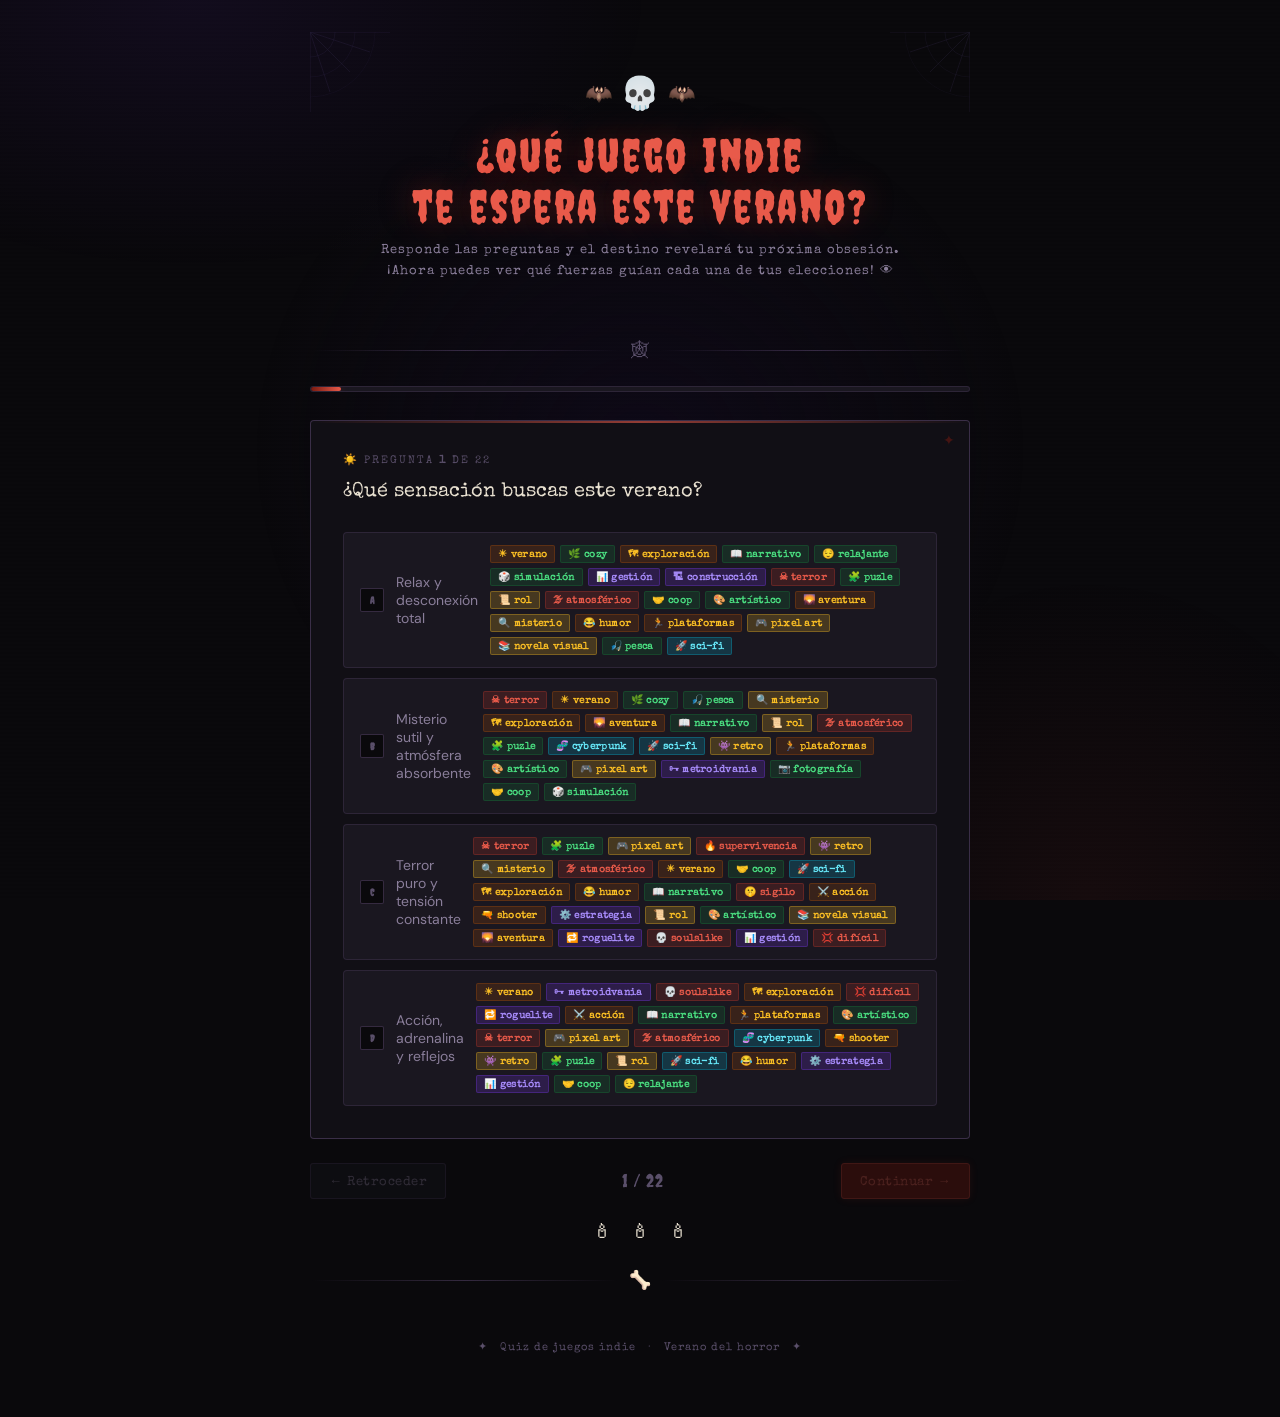
==== commit 1121aff4: "Add files via upload" ====
--- a/index.html
+++ b/index.html
@@ -4,512 +4,9 @@
   <meta charset="UTF-8">
   <meta name="viewport" content="width=device-width, initial-scale=1.0">
   <title>☠️ ¿Qué juego indie te espera este verano?</title>
+  <link rel="stylesheet" href="estilos.css" />
   <link href="https://fonts.googleapis.com/css2?family=Creepster&family=Special+Elite&family=DM+Sans:wght@400;500;600&display=swap" rel="stylesheet">
-  <style>
-    *, *::before, *::after { box-sizing: border-box; margin: 0; padding: 0; }
-
-    :root {
-      --bg:        #0a090c;
-      --bg2:       #110f15;
-      --bg3:       #1a1720;
-      --bg4:       #221e2a;
-      --text:      #e8e0d0;
-      --text2:     #8a7e9a;
-      --text3:     #5a4f6a;
-      --border:    rgba(180,140,220,0.12);
-      --border2:   rgba(180,140,220,0.25);
-      --red:       #c0392b;
-      --red-glow:  rgba(192,57,43,0.35);
-      --red-dim:   #7a1a10;
-      --red-light: #e85a4a;
-      --purple:    #7c3aed;
-      --purple-glow: rgba(124,58,237,0.3);
-      --purple-light: #a78bfa;
-      --purple-dim:  #3b1d7a;
-      --green:     #15803d;
-      --green-light: #4ade80;
-      --amber:     #b45309;
-      --amber-light: #fbbf24;
-      --moon:      #d4c5a9;
-    }
-
-    html { scroll-behavior: smooth; }
-
-    body {
-      background: var(--bg);
-      font-family: 'DM Sans', sans-serif;
-      min-height: 100vh;
-      color: var(--text);
-      overflow-x: hidden;
-      cursor: default;
-    }
-
-    /* ── Atmospheric background ── */
-    body::before {
-      content: '';
-      position: fixed;
-      inset: 0;
-      pointer-events: none;
-      background:
-        radial-gradient(ellipse 60% 50% at 15% 0%,   rgba(124,58,237,0.08) 0%, transparent 60%),
-        radial-gradient(ellipse 40% 60% at 85% 100%,  rgba(192,57,43,0.07) 0%, transparent 60%),
-        radial-gradient(ellipse 30% 40% at 50% 50%,   rgba(15,10,25,0.9) 0%, transparent 100%);
-      z-index: 0;
-    }
-
-    /* ── Scanlines texture ── */
-    body::after {
-      content: '';
-      position: fixed;
-      inset: 0;
-      pointer-events: none;
-      background: repeating-linear-gradient(
-        0deg,
-        transparent,
-        transparent 2px,
-        rgba(0,0,0,0.03) 2px,
-        rgba(0,0,0,0.03) 4px
-      );
-      z-index: 0;
-    }
-
-    .wrap {
-      position: relative;
-      z-index: 1;
-      padding: 2rem 1.25rem 4rem;
-      max-width: 700px;
-      margin: 0 auto;
-    }
-
-    /* ── Header ── */
-    .header {
-      text-align: center;
-      padding: 2.5rem 1rem 2rem;
-      position: relative;
-    }
-
-    .skull-row {
-      display: flex;
-      justify-content: center;
-      align-items: center;
-      gap: 0.5rem;
-      margin-bottom: 1rem;
-    }
-    .skull-row span { font-size: 22px; animation: floatBob 3s ease-in-out infinite; }
-    .skull-row span:nth-child(2) { animation-delay: 0.5s; font-size: 32px; }
-    .skull-row span:nth-child(3) { animation-delay: 1s; }
-
-    @keyframes floatBob {
-      0%, 100% { transform: translateY(0); }
-      50%       { transform: translateY(-6px); }
-    }
-
-    .site-title {
-      font-family: 'Creepster', cursive;
-      font-size: clamp(28px, 7vw, 46px);
-      color: var(--red-light);
-      letter-spacing: 2px;
-      line-height: 1.1;
-      text-shadow: 0 0 30px var(--red-glow), 0 0 60px rgba(192,57,43,0.15);
-      margin-bottom: 0.6rem;
-    }
-
-    .site-sub {
-      font-family: 'Special Elite', cursive;
-      font-size: 13px;
-      color: var(--text2);
-      letter-spacing: 1px;
-      line-height: 1.6;
-    }
-
-    /* ── Divider with bats ── */
-    .bat-divider {
-      display: flex;
-      align-items: center;
-      gap: 10px;
-      margin: 1.5rem 0;
-      color: var(--text3);
-      font-size: 18px;
-    }
-    .bat-divider::before, .bat-divider::after {
-      content: '';
-      flex: 1;
-      height: 1px;
-      background: linear-gradient(90deg, transparent, var(--border2), transparent);
-    }
-
-    /* ── Progress bar ── */
-    .prog-wrap {
-      height: 6px;
-      background: var(--bg3);
-      border-radius: 999px;
-      margin-bottom: 1.75rem;
-      overflow: hidden;
-      border: 1px solid var(--border);
-    }
-    .prog-bar {
-      height: 100%;
-      background: linear-gradient(90deg, var(--red-dim), var(--red-light));
-      border-radius: 999px;
-      transition: width 0.45s cubic-bezier(0.4, 0, 0.2, 1);
-      box-shadow: 0 0 8px var(--red-glow);
-    }
-
-    /* ── Question card ── */
-    .qcard {
-      background: var(--bg2);
-      border: 1px solid var(--border2);
-      border-radius: 4px;
-      padding: 2rem;
-      position: relative;
-      overflow: hidden;
-    }
-
-    .qcard::before {
-      content: '';
-      position: absolute;
-      top: 0; left: 0; right: 0;
-      height: 2px;
-      background: linear-gradient(90deg, transparent, var(--red-light), transparent);
-      opacity: 0.6;
-    }
-
-    .qcard::after {
-      content: '✦';
-      position: absolute;
-      top: 10px; right: 14px;
-      color: var(--red-dim);
-      font-size: 14px;
-      opacity: 0.5;
-    }
-
-    .qlabel {
-      font-family: 'Special Elite', cursive;
-      font-size: 11px;
-      color: var(--text3);
-      margin-bottom: 12px;
-      letter-spacing: 2px;
-      text-transform: uppercase;
-    }
-
-    .qtext {
-      font-family: 'Special Elite', cursive;
-      font-size: clamp(16px, 4vw, 20px);
-      color: var(--text);
-      margin-bottom: 1.6rem;
-      line-height: 1.4;
-    }
-
-    /* ── Options ── */
-    .opts {
-      display: flex;
-      flex-direction: column;
-      gap: 10px;
-    }
-
-    .opt {
-      display: flex;
-      align-items: center;
-      gap: 12px;
-      padding: 12px 16px;
-      border: 1px solid var(--border);
-      border-radius: 4px;
-      background: var(--bg3);
-      cursor: pointer;
-      font-size: 14px;
-      color: var(--text2);
-      text-align: left;
-      font-family: 'DM Sans', sans-serif;
-      transition: all 0.18s ease;
-      position: relative;
-    }
-    .opt:hover {
-      border-color: var(--purple-light);
-      color: var(--text);
-      background: var(--bg4);
-    }
-    .opt.sel {
-      background: rgba(124,58,237,0.12);
-      border-color: var(--purple);
-      color: var(--purple-light);
-      box-shadow: 0 0 12px var(--purple-glow), inset 0 0 8px rgba(124,58,237,0.08);
-    }
-    .opt.sel-horror {
-      background: rgba(192,57,43,0.12);
-      border-color: var(--red);
-      color: var(--red-light);
-      box-shadow: 0 0 12px var(--red-glow), inset 0 0 8px rgba(192,57,43,0.08);
-    }
-
-    .opt-l {
-      width: 24px; height: 24px;
-      border-radius: 2px;
-      border: 1px solid var(--border2);
-      background: var(--bg);
-      display: flex; align-items: center; justify-content: center;
-      font-size: 10px;
-      font-weight: 700;
-      font-family: 'Creepster', cursive;
-      color: var(--text3);
-      transition: all 0.18s;
-      flex-shrink: 0;
-    }
-    .opt.sel     .opt-l { background: var(--purple); border-color: var(--purple); color: white; }
-    .opt.sel-horror .opt-l { background: var(--red); border-color: var(--red); color: white; }
-
-    /* ── Dynamic Tags Container in Options ── */
-    .opt-tags {
-      display: flex;
-      gap: 5px;
-      margin-left: auto;
-      flex-wrap: wrap;
-    }
-
-    .gbadge {
-      font-size: 10px; padding: 2px 7px;
-      border-radius: 2px; font-weight: 600;
-      font-family: 'Special Elite', cursive;
-      letter-spacing: 0.3px;
-      white-space: nowrap;
-    }
-    .gbadge-horror { background: rgba(192,57,43,0.2); color: var(--red-light); border: 1px solid rgba(192,57,43,0.3); }
-    .gbadge-summer { background: rgba(180,83,9,0.2);  color: var(--amber-light); border: 1px solid rgba(180,83,9,0.3); }
-    .gbadge-cozy   { background: rgba(21,128,61,0.2); color: var(--green-light); border: 1px solid rgba(21,128,61,0.3); }
-
-    /* ── Nav ── */
-    .nav {
-      display: flex;
-      justify-content: space-between;
-      align-items: center;
-      margin-top: 1.5rem;
-    }
-    .qcount {
-      font-family: 'Creepster', cursive;
-      font-size: 18px;
-      color: var(--text3);
-      letter-spacing: 1px;
-    }
-
-    .nbtn {
-      padding: 9px 18px;
-      border: 1px solid var(--border2);
-      border-radius: 3px;
-      background: var(--bg3);
-      cursor: pointer;
-      font-size: 13px;
-      color: var(--text2);
-      font-family: 'Special Elite', cursive;
-      letter-spacing: 0.5px;
-      transition: all 0.2s;
-    }
-    .nbtn:hover:not(:disabled) { border-color: var(--purple-light); color: var(--text); background: var(--bg4); }
-    .nbtn.primary {
-      background: var(--red-dim);
-      border-color: var(--red);
-      color: var(--red-light);
-      box-shadow: 0 0 10px var(--red-glow);
-    }
-    .nbtn.primary:hover:not(:disabled) { background: var(--red); color: white; }
-    .nbtn:disabled { opacity: 0.3; cursor: not-allowed; }
-
-    /* ── Results ── */
-    .results { display: none; }
-
-    .res-header {
-      text-align: center;
-      padding: 2rem;
-      border: 1px solid var(--border2);
-      background: var(--bg2);
-      border-radius: 4px;
-      margin-bottom: 1.5rem;
-      position: relative;
-      overflow: hidden;
-    }
-    .res-header::before {
-      content: '';
-      position: absolute;
-      top: 0; left: 0; right: 0;
-      height: 2px;
-      background: linear-gradient(90deg, transparent, var(--purple-light), transparent);
-    }
-    .res-header h2 {
-      font-family: 'Creepster', cursive;
-      font-size: clamp(22px, 5vw, 32px);
-      color: var(--purple-light);
-      letter-spacing: 2px;
-      text-shadow: 0 0 20px var(--purple-glow);
-      margin-bottom: 8px;
-    }
-    .res-header p {
-      font-family: 'Special Elite', cursive;
-      color: var(--text2);
-      font-size: 13px;
-      letter-spacing: 0.5px;
-      line-height: 1.6;
-    }
-
-    .res-filters {
-      display: flex;
-      gap: 8px;
-      margin-bottom: 1.25rem;
-      flex-wrap: wrap;
-    }
-    .filter-btn {
-      padding: 5px 12px;
-      border-radius: 2px;
-      font-size: 11px;
-      font-weight: 600;
-      cursor: pointer;
-      border: 1px solid var(--border2);
-      background: var(--bg3);
-      color: var(--text3);
-      font-family: 'Special Elite', cursive;
-      letter-spacing: 0.5px;
-      transition: all 0.2s;
-    }
-    .filter-btn:hover    { border-color: var(--purple-light); color: var(--text2); }
-    .filter-btn.active   { background: var(--purple-dim); border-color: var(--purple); color: var(--purple-light); box-shadow: 0 0 8px var(--purple-glow); }
-    .filter-btn.f-horror { background: rgba(192,57,43,0.15); border-color: var(--red); color: var(--red-light); box-shadow: 0 0 8px var(--red-glow); }
-    .filter-btn.f-summer { background: rgba(180,83,9,0.15); border-color: var(--amber); color: var(--amber-light); }
-    .filter-btn.f-cozy   { background: rgba(21,128,61,0.15); border-color: var(--green); color: var(--green-light); }
-
-    /* ── Game cards ── */
-    .gcard {
-      display: flex;
-      align-items: center;
-      gap: 14px;
-      background: var(--bg2);
-      border: 1px solid var(--border);
-      border-radius: 3px;
-      padding: 1rem 1.2rem;
-      margin-bottom: 8px;
-      transition: all 0.2s;
-      animation: riseUp 0.4s ease both;
-      position: relative;
-      overflow: hidden;
-    }
-    .gcard::before {
-      content: '';
-      position: absolute;
-      left: 0; top: 0; bottom: 0;
-      width: 2px;
-      background: var(--border2);
-      transition: background 0.2s;
-    }
-    .gcard:hover { border-color: var(--border2); background: var(--bg3); }
-    .gcard:hover::before { background: var(--purple); box-shadow: 0 0 8px var(--purple-glow); }
-    .gcard.horror-card::before { background: var(--red-dim); }
-    .gcard.horror-card:hover::before { background: var(--red-light); box-shadow: 0 0 8px var(--red-glow); }
-
-    @keyframes riseUp {
-      from { opacity: 0; transform: translateY(12px); }
-      to   { opacity: 1; transform: translateY(0); }
-    }
-
-    .grank {
-      font-family: 'Creepster', cursive;
-      font-size: 24px;
-      min-width: 36px;
-      text-align: center;
-      color: var(--text3);
-    }
-    .grank-1 { color: var(--amber-light); text-shadow: 0 0 12px rgba(251,191,36,0.4); }
-    .grank-2 { color: #c0c0c0; }
-    .grank-3 { color: #c4843a; }
-
-    .ginfo { flex: 1; }
-    .gtitle { font-size: 15px; font-weight: 600; color: var(--text); font-family: 'Special Elite', cursive; letter-spacing: 0.3px; }
-    .gmeta  { display: flex; align-items: center; gap: 6px; margin-top: 5px; flex-wrap: wrap; }
-    .gscore { font-size: 11px; color: var(--text3); }
-
-    .gbar-wrap { width: 70px; background: var(--bg3); height: 4px; border-radius: 2px; overflow: hidden; flex-shrink: 0; }
-    .gbar      { height: 100%; border-radius: 2px; transition: width 0.8s ease; }
-    .gbar-normal { background: linear-gradient(90deg, var(--purple-dim), var(--purple-light)); }
-    .gbar-horror { background: linear-gradient(90deg, var(--red-dim), var(--red-light)); }
-
-    /* ── Actions ── */
-    .actions {
-      display: flex;
-      gap: 10px;
-      margin-top: 2rem;
-      flex-wrap: wrap;
-      justify-content: center;
-    }
-    .btn-action {
-      padding: 10px 22px;
-      border-radius: 3px;
-      font-size: 13px;
-      cursor: pointer;
-      font-family: 'Special Elite', cursive;
-      letter-spacing: 0.5px;
-      transition: all 0.2s;
-    }
-    .btn-reroll {
-      background: var(--red-dim);
-      border: 1px solid var(--red);
-      color: var(--red-light);
-      box-shadow: 0 0 10px var(--red-glow);
-    }
-    .btn-reroll:hover { background: var(--red); color: white; }
-    .btn-restart {
-      background: var(--bg3);
-      border: 1px solid var(--border2);
-      color: var(--text2);
-    }
-    .btn-restart:hover { border-color: var(--purple-light); color: var(--text); }
-
-    .candle-row {
-      display: flex;
-      justify-content: center;
-      gap: 18px;
-      margin: 1.2rem 0 0.5rem;
-    }
-    .candle { font-size: 20px; animation: flicker 4s ease-in-out infinite; }
-    .candle:nth-child(2) { animation-delay: 1.2s; animation-duration: 3.5s; }
-    .candle:nth-child(3) { animation-delay: 2.1s; animation-duration: 5s; }
-
-    @keyframes flicker {
-      0%, 95%, 100% { opacity: 1; }
-      96%            { opacity: 0.4; }
-      97%            { opacity: 1; }
-      98%            { opacity: 0.6; }
-      99%            { opacity: 1; }
-    }
-
-    .spider-wrap { position: relative; }
-    .web-svg {
-      position: absolute;
-      width: 80px; height: 80px;
-      opacity: 0.12;
-      pointer-events: none;
-    }
-    .web-tl { top: 0; left: 0; }
-    .web-tr { top: 0; right: 0; transform: scaleX(-1); }
-
-    .footer {
-      text-align: center;
-      margin-top: 3rem;
-      font-family: 'Special Elite', cursive;
-      font-size: 11px;
-      color: var(--text3);
-      letter-spacing: 1px;
-    }
-    
-    .filter-btn.f-strategy { background: rgba(167,139,250,0.15); border-color: var(--purple-light); color: var(--purple-light); }
-	.filter-btn.f-rpg { background: rgba(251,191,36,0.15); border-color: var(--amber); color: var(--amber-light); }
-	.filter-btn.f-cyberpunk { background: rgba(6,182,212,0.15); border-color: #06b6d4; color: #67e8f9; }
-	
-	/* Nuevos estilos de diseño para los botones de filtros activos */
-	.filter-btn.f-strategy  { background: rgba(124,58,237,0.15); border-color: var(--purple); color: var(--purple-light); box-shadow: 0 0 8px var(--purple-glow); }
-	.filter-btn.f-rpg       { background: rgba(251,191,36,0.15);  border-color: var(--amber);  color: var(--amber-light);  box-shadow: 0 0 8px rgba(251,191,36,0.2); }
-	.filter-btn.f-cyberpunk { background: rgba(6,182,212,0.15);   border-color: #06b6d4;      color: #67e8f9;             box-shadow: 0 0 8px rgba(6,182,212,0.3); }
-	
-	/* Nuevos estilos de diseño para las etiquetas pequeñas (Badges) */
-	.gbadge-strategy  { background: rgba(124,58,237,0.2); color: var(--purple-light); border: 1px solid rgba(124,58,237,0.3); }
-	.gbadge-rpg       { background: rgba(251,191,36,0.2);  color: var(--amber-light);  border: 1px solid rgba(251,191,36,0.3); }
-	.gbadge-cyberpunk { background: rgba(6,182,212,0.2);   color: #67e8f9;             border: 1px solid rgba(6,182,212,0.3); }
-	
-  </style>
+  <style></style>
 </head>
 <body>
 
@@ -579,680 +76,23 @@
 
     <div id="game-list"></div>
 
+    <div class="load-more-wrap" id="load-more-wrap" style="display:none;">
+      <button class="btn-load-more" id="load-more-btn" onclick="loadMore()" type="button">
+        ✦ Mostrar más resultados <span class="lm-count" id="lm-count"></span>
+      </button>
+    </div>
+    <div class="end-message" id="end-message" style="display:none;">✦ Has llegado al final del destino ✦</div>
+
     <div class="actions">
       <button class="btn-action btn-reroll"   onclick="rerollResults()" type="button">🎲 Invocar de nuevo</button>
       <button class="btn-action btn-restart"  onclick="restart()"       type="button">💀 Empezar de cero</button>
     </div>
   </div>
 
-  <div class="bat-divider">Bone</div>
+  <div class="bat-divider">🦴</div>
   <div class="footer">✦ &nbsp; Quiz de juegos indie &nbsp; · &nbsp; Verano del horror &nbsp; ✦</div>
 </div>
 
-<script>
-// ==========================================
-// 1. BASE DE DATOS UNIFICADA DE JUEGOS (GAME_TAGS)
-// ==========================================
-const GAME_TAGS = {
-  // --- TERROR ---
-  "Tormented Souls": ["horror"], 
-  "Crow Country": ["horror"], 
-  "Faith: The Unholy Trinity": ["horror"],
-  "Amnesia: The Bunker": ["horror", "summer"], 
-  "Phasmophobia": ["horror"], 
-  "Iron Lung": ["horror"],
-  "My House.wad": ["horror"], 
-  "Dredge": ["horror", "summer", "cozy"],
-  "Omori": ["horror", "cozy"],
-  "Norco": ["horror"],
-  "Disco Elysium": ["horror", "summer"],
-  "Return of the Obra Dinn": ["horror"],
-  "Beacon Pines": ["horror", "cozy"],
-  "Signalis": ["horror"],
-  "The Long Dark": ["horror", "summer"],
-  "Spiritfarer": ["horror", "cozy", "summer"],
-  "Grave Seasons": ["horror", "cozy", "summer"],
-  "Mina the Hollower": ["horror", "summer"],
-  "Blighted": ["horror", "summer"],
-  "Vagante": ["horror"],
-  "Lethal Company": ["horror"],
-  "Doki Doki Literature Club": ["horror", "cozy"],
-  "Inscryption": ["horror"],
-  "Darkwood": ["horror"],
-  "Little Nightmares II": ["horror"],
-  "SOMA": ["horror"],
-  "Subnautica": ["horror", "summer"],
-  "Salt and Sanctuary": ["horror"],
-  "Curse of the Dead Gods": ["horror"],
-  "GRIME": ["horror"],
-  "Blasphemous": ["horror"],
-  "Buckshot Roulette": ["horror"],
-  "Gloomwood": ["horror"],
-  "Dusk": ["horror", "summer"],
-  "Selaco": ["horror", "summer"],
-  "Pathologic 2": ["horror", "rpg"],
-  "Anemoiapolis": ["horror", "puzzle"],
-  "Slay the Princess": ["horror", "rpg"],
-
-  // --- ESTRATEGIA Y GESTIÓN ---
-  "Loop Hero": ["strategy", "horror", "summer"],
-  "Papers Please": ["strategy", "summer"],
-  "Barotrauma": ["horror", "strategy"],
-  "Songs of Syx": ["strategy", "summer"],
-  "Manor Lords": ["strategy", "summer"],
-  "Frostpunk 2": ["strategy", "horror"],
-  "Against the Storm": ["strategy", "horror"],
-  "Cult of the Lamb": ["horror", "cozy", "strategy"],
-  "Factorio": ["strategy"],
-  "RimWorld": ["strategy", "horror"],
-
-  // --- ROL / NARRATIVO ---
-  "Citizen Sleeper": ["rpg", "cyberpunk", "cozy"],
-  "Pentiment": ["rpg", "horror"],
-  "1000xRESIST": ["horror", "rpg", "summer"],
-  "The Cosmic Wheel Sisterhood": ["rpg", "cozy"],
-  "Limbus Company": ["rpg", "horror"],
-  "Arcadian Atlas": ["rpg", "strategy", "summer"],
-  "Cassette Beasts": ["rpg", "cozy", "summer"],
-
-  // --- CYBERPUNK / SCI-FI ---
-  "Ghostrunner 2": ["cyberpunk", "summer"],
-  "Katana ZERO": ["cyberpunk", "horror"],
-  "Nine Sols": ["rpg", "cyberpunk", "horror"],
-  "Mullet MadJack": ["cyberpunk", "summer"],
-  "Pacific Drive": ["horror", "sci-fi", "summer"],
-  "Stray": ["cyberpunk", "cozy"],
-  "Cloudpunk": ["cyberpunk", "summer"],
-  "Shadows of Doubt": ["cyberpunk", "horror"],
-
-  // --- COZY, RELAX Y VERANO ---
-  "Cloudheim": ["cozy", "summer", "rpg"],
-  "Pseudoregalia": ["summer", "puzzle"],
-  "A Short Hike": ["summer", "cozy"],
-  "Stardew Valley": ["summer", "cozy"],
-  "Hokko Life": ["summer", "cozy"],
-  "Unpacking": ["summer", "cozy"],
-  "Coral Island": ["summer", "cozy"],
-  "Cozy Grove": ["summer", "cozy"],
-  "Alba: A Wildlife Adventure": ["summer", "cozy"],
-  "Cloud gardens": ["summer", "cozy"],
-  "Cloud Gardens": ["summer", "cozy"],
-  "Journey": ["summer", "cozy"],
-  "Flower": ["summer", "cozy"],
-  "Abzû": ["summer", "cozy"],
-  "Moonlight Peaks": ["summer", "cozy"],
-  "Tales of Seikyu": ["summer", "cozy"],
-  "Woodo": ["summer", "cozy"],
-  "Eastshade": ["summer", "cozy"],
-  "Dordogne": ["summer", "cozy"],
-  "Outer Wilds": ["summer"],
-  "Sable": ["summer"],
-  "Tchia": ["summer"],
-  "Sailwind": ["summer"],
-  "Tunic": ["summer"],
-  "Tails of Iron": ["summer"],
-  "Kena: Bridge of Spirits": ["summer"],
-  "Weird West": ["summer"],
-  "Phoenotopia Awakening": ["summer"],
-  "Moonlighter 2: The Endless Vault": ["summer"],
-  "Outbound": ["summer", "cozy"],
-  "Dave the Diver": ["summer", "cozy"],
-  "Firewatch": ["summer"],
-  "CrossCode": ["summer"],
-  "Sea of Stars": ["summer"],
-  "TMNT: Shredder's Revenge": ["summer"],
-  "Sonic Mania": ["summer"],
-  "Shovel Knight": ["summer"],
-  "A Hat in Time": ["summer", "cozy"],
-  "Demon Turf": ["summer"],
-  "Ratatan": ["summer"],
-  "Neon White": ["summer"],
-  "Ultrakill": ["summer"],
-  "Art of Rally": ["summer"],
-  "Raft": ["summer"],
-  "Sail Forth": ["summer"],
-  "Windbound": ["summer"],
-  "King of Seas": ["summer"],
-  "Moonglow Bay": ["summer", "cozy"],
-  "Pine": ["summer"],
-  "Chained Echoes": ["summer"],
-  "Ara Fell": ["summer"],
-  "Wytchwood": ["summer", "cozy"],
-  "TOEM": ["summer", "cozy"],
-  "Littlewood": ["summer", "cozy"],
-  "Garden Story": ["summer", "cozy"],
-  "What Remains of Edith Finch": ["summer", "cozy"],
-  "Gris": ["summer", "cozy"],
-  "West of Loathing": ["summer"],
-  "Slay the Spire": ["summer"],
-  "Balatro": ["summer"],
-  "Ori and the Will of the Wisps": ["summer", "cozy"],
-  "Townscaper": ["summer", "cozy"],
-  "A Little to the Left": ["summer", "cozy"],
-  "Summerhouse": ["summer", "cozy"],
-  "The Garden Path": ["summer", "cozy"],
-  "Hyper Light Drifter": ["summer"],
-  "Rogue Legacy 2": ["summer"],
-  "Enter the Gungeon": ["summer"],
-  "Core Keeper": ["summer", "cozy"],
-  "Dinkum": ["summer", "cozy"],
-  "Wanderburg": ["summer", "cozy"],
-  "Valheim": ["summer"],
-  "Terraria": ["summer"],
-  "It Takes Two": ["summer"],
-  "Pode": ["summer", "cozy"],
-  "Rivals of Aether": ["summer"],
-  "Deep Rock Galactic": ["summer"],
-  "OneShot": ["cozy"],
-  "Jazzpunk": ["summer"],
-  "Baba Is You": ["summer"],
-  "The Witness": ["summer"],
-  "The Talos Principle": ["summer"],
-  "Heaven's Vault": ["summer"],
-  "Braid": ["summer"],
-  "Fez": ["summer"],
-  "Patrick's Parabox": ["summer"],
-  "Carto": ["summer", "cozy"],
-  "Opus Magnum": ["summer"],
-  "Turing Complete": ["summer"],
-  "Viewfinder": ["summer"],
-  "Superliminal": ["summer"],
-  "Antichamber": ["summer"],
-  "Manifold Garden": ["summer"],
-  "Everything": ["summer", "cozy"],
-  "Donut County": ["summer", "cozy"],
-  "Plug & Play": ["cozy"],
-  "Manual Samuel": ["summer"],
-  "Accounting+": ["summer"],
-  "Cuphead": ["summer"],
-  "Moving Out 2": ["summer"],
-  "Party Animals": ["summer"],
-  "Trine 4": ["summer"],
-  "Goat Simulator 3": ["summer"],
-  "Untitled Goose Game": ["summer", "cozy"],
-  "Kind Words (lo fi chill beats to write to)": ["cozy"],
-  "Thank Goodness You're Here!": ["summer"],
-  "D-topia": ["summer", "cozy"], 
-  "Swan Song": ["cozy", "summer"],
-  "Calx": ["summer", "cozy"],
-  "Animal Well": ["horror", "puzzle", "cozy"],
-  "Strange Horticulture": ["cozy", "puzzle", "summer"],
-  "Wanderstop": ["cozy", "summer"],
-  "Smushi Come Home": ["cozy", "summer"],
-  "Bunhouse": ["cozy", "summer"],
-  "Lake": ["cozy", "summer"],
-  "Potion Permit": ["cozy", "rpg", "summer"],
-  "Judgment Apocalypse": ["strategy", "horror"],
-  "Hollow Knight": ["horror", "summer"],
-  "Dead Cells": ["horror", "summer"],
-  "Hades": ["horror", "summer"],
-  "Celeste": ["horror", "summer"],
-  "Rusty Lake: Hotel": ["horror", "puzzle"],
-  "Akane": ["cyberpunk", "summer"],
-  "Dark Scrolls": ["summer", "horror", "strategy"],  // roguelite + acción
-
-  // --- JOYAS OCULTAS DE TERROR / MISTERIO ---
-  "Mundaun": ["horror", "puzzle"],               // Terror folclórico en los Alpes suizos dibujado a lápiz.
-  "Who's Lila?": ["horror", "puzzle"],           // Misterio inverso donde controlas manualmente las expresiones faciales del protagonista.
-  "Milk inside a bag of milk": ["horror"],       // Novela visual psicológica y claustrofóbica muy cruda.
-  "Lunacid": ["horror", "rpg"],                  // RPG de mazmorras en primera persona inspirado en los juegos oscuros de PS1.
-  "Growing Up In The Caves": ["horror", "cozy"], // Supervivencia tribal prehistórica minimalista y tensa.
-
-  // --- JOYAS OCULTAS DE STRATEGY / CYBERPUNK / SCI-FI ---
-  "Ostranauts": ["strategy", "cyberpunk"],       // Simulación hiperdetallada de supervivencia y desguace de naves en un futuro distópico.
-  "Mainframe Industries": ["cyberpunk", "puzzle"],// Hackeo de terminales lógicos y redes desde una interfaz de comandos pura.
-  "Highfleet": ["strategy", "sci-fi"],           // Estrategia militar, físicas y gestión de flotas diésel-punk en un desierto enorme.
-  "Caves of Qud": ["rpg", "sci-fi"],             // Un roguelike de ciencia ficción post-apocalíptica de culto con mutaciones infinitas.
-  "Void Bastards": ["sci-fi", "summer"],         // Shooter estratégico de cómics espaciales donde asaltas naves abandonadas.
-
-  // --- JOYAS OCULTAS DE RELAX / VERANO / COZY ---
-  "Umurangi Generation": ["cyberpunk", "summer"],// Simulador de fotografía en un futuro distópico con vibras veraniegas/urbanas.
-  "Shedworksable (Sable)": ["summer", "cozy"],    // (Ya tienes Sable, una alternativa oculta es:)
-  "Northern Journey": ["summer", "rpg"],         // Una aventura de exploración nórdica extraña, surrealista y bellísima.
-  "Aquaria": ["summer", "cozy"],                 // Un metroidvania submarino clásico e independiente que muchos han olvidado.
-  "Cloud Meadow": ["cozy", "rpg"],               // Gestión de granjas de fantasía flotantes y combate por turnos.
-};
-
-// Configuración visual centralizada de etiquetas para evitar repeticiones absurdas
-const TAG_CONFIG = {
-  'horror':    { text: '☠ terror',    class: 'gbadge-horror' },
-  'summer':    { text: '☀ verano',    class: 'gbadge-summer' },
-  'cozy':      { text: '🌿 cozy',      class: 'gbadge-cozy' },
-  'strategy':  { text: '⚙️ estrategia', class: 'gbadge-strategy' },
-  'rpg':       { text: '📜 rol',       class: 'gbadge-rpg' },
-  'cyberpunk': { text: '🧬 cyberpunk', class: 'gbadge-cyberpunk' },
-  'puzzle':    { text: '🧩 puzle',     class: 'gbadge-cozy' }, 
-  'sci-fi':    { text: '🚀 sci-fi',    class: 'gbadge-cyberpunk' }
-};
-
-// Función única y global para extraer tags de un juego
-function getTag(g) { 
-  return GAME_TAGS[g] || ["summer"]; 
-}
-
-// ==========================================
-// 2. BANCO DE PREGUNTAS (Q)
-// ==========================================
-const Q = [
-  { e:"☀️", t:"¿Qué sensación buscas este verano?", o:[
-    {l:"A",t:"Relax y desconexión total",g:["A Short Hike","Stardew Valley","Hokko Life","Spiritfarer","Unpacking","Coral Island","Cozy Grove","Alba: A Wildlife Adventure","Cloud Gardens","Journey","Flower","Abzû","Moonlight Peaks","Tales of Seikyu","Woodo","Eastshade","Dordogne","Strange Horticulture","Wanderstop","Bunhouse","Lake","Potion Permit","Cloudheim"]},
-    {l:"B",t:"Misterio sutil y atmósfera absorbente",g:["Dredge","Outer Wilds","Sable","Norco","Disco Elysium","Return of the Obra Dinn","Beacon Pines","Citizen Sleeper","Hypnospace Outlaw","What Remains of Edith Finch","Gris","The Cosmic Wheel Sisterhood","Animal Well","Strange Horticulture","Pentiment","Who's Lila?", "Umurangi Generation"]},
-    {l:"C",t:"Terror puro y tensión constante",g:["Tormented Souls","Crow Country","Faith: The Unholy Trinity","Amnesia: The Bunker","Phasmophobia","Iron Lung","My House.wad","Darkwood","Signalis","The Long Dark","Lethal Company","SOMA","Subnautica","Buckshot Roulette","Gloomwood","Dusk","Selaco","Barotrauma","Pathologic 2","Mundaun", "Milk inside a bag of milk"]},
-    {l:"D",t:"Acción, adrenalina y reflejos",g:["Hollow Knight","Dead Cells","Hades","Celeste","Salt and Sanctuary","Curse of the Dead Gods","GRIME","Blasphemous","Katana ZERO","Neon White","Ultrakill","Ghostrunner 2","Mullet MadJack","Pseudoregalia","Enter the Gungeon","Rogue Legacy 2", "Void Bastards", "Highfleet", "Akane", "Dark Scrolls"]}
-  ]},
-  { e:"🏖️", t:"Tu escenario ideal para perderte sería…", o:[
-    {l:"A",t:"Playa e islas tropicales",g:["Dave the Diver","Hokko Life","Tchia","Subnautica","Raft","Dredge","Coral Island"]},
-    {l:"B",t:"Mar y navegación (de día... y de noche)",g:["Sailwind","Dredge","Sail Forth","Raft","King of Seas","Windbound","Iron Lung","Barotrauma","Aquaria","Subnautica"]},
-    {l:"C",t:"Montañas y naturaleza",g:["A Short Hike","Firewatch","The Long Dark","Celeste","Alba: A Wildlife Adventure","Stardew Valley","Ori and the Will of the Wisps","Amnesia: The Bunker","Cloudheim","Mundaun","Northern Journey"]},
-    {l:"D",t:"Ciudad o entorno urbano",g:["Cloudpunk","Disco Elysium","Norco","Beacon Pines","Citizen Sleeper","Hypnospace Outlaw","My House.wad","Phasmophobia","Shadows of Doubt","Stray", "Umurangi Generation", "Akane"]},
-    {l:"E",t:"Fantasía y mundos imaginarios",g:["Pine","Chained Echoes","Phoenotopia Awakening","CrossCode","Ara Fell","Moonlight Peaks","Grave Seasons","Tales of Seikyu","Unbound: Worlds Apart","GRIME","Blasphemous","Nine Sols","Cassette Beasts"]},
-    {l:"F",t:"Lugares oscuros y perturbadores",g:["Darkwood","SOMA","Signalis","Little Nightmares II","Omori","Salt and Sanctuary","Vagante","Inscryption","Hollow Knight","Tormented Souls","Crow Country","Faith: The Unholy Trinity","Slay the Princess", "Lunacid", "Caves of Qud"]}
-  ]},
-  { e:"🚗", t:"Si tuvieras vacaciones virtuales, elegirías…", o:[
-    {l:"A",t:"Explorar libremente",g:["Outer Wilds","Sable","Subnautica","Sailwind","Tunic","Firewatch","A Short Hike","Outbound","Unbound: Worlds Apart","Everything","Manifold Garden","Antichamber","My House.wad","Pine","Pacific Drive"]},
-    {l:"B",t:"Hacer misiones y progresar",g:["CrossCode","Tails of Iron","Kena: Bridge of Spirits","Weird West","Moonlighter 2: The Endless Vault","Tunic","Citizen Sleeper","Disco Elysium","Tormented Souls","Crow Country","Potion Permit","Pentiment"]},
-    {l:"C",t:"Construir y crear",g:["Stardew Valley","Terraria","Valheim","Coral Island","Raft","Dinkum","Wanderburg","Core Keeper","Cloudheim","Manor Lords","Factorio"]},
-    {l:"D",t:"Competir o superar desafíos",g:["Art of Rally","Neon White","Ratatan","Slay the Spire","Balatro","Dead Cells","Hades","GRIME","Mullet MadJack","Ghostrunner 2"]},
-    {l:"E",t:"Conocer personajes únicos",g:["Disco Elysium","Hades","Spiritfarer","Omori","Moonlight Peaks","Grave Seasons","Tales of Seikyu","Citizen Sleeper","Norco","The Cosmic Wheel Sisterhood","Slay the Princess"]},
-    {l:"F",t:"Sobrevivir a algo terrorífico",g:["Signalis","Darkwood","SOMA","Little Nightmares II","The Long Dark","Subnautica","Lethal Company","Vagante","Amnesia: The Bunker","Phasmophobia","Iron Lung","Pacific Drive"]}
-  ]},
-  { e:"🎮", t:"¿Cuánto esfuerzo mental quieres dedicar?", o:[
-    {l:"A",t:"Cero, solo divertirme",g:["Untitled Goose Game","Goat Simulator 3","Party Animals","Trine 4","Pseudoregalia","Ratatan","Donut County","Thank Goodness You're Here!","Jazzpunk","Mullet MadJack"]},
-    {l:"B",t:"Algo ligero y relajado",g:["A Short Hike","Tchia","Stardew Valley","Hokko Life","Spiritfarer","Unpacking","Coral Island","Dave the Diver","Woodo","Outbound","Cozy Grove","Lake","Summerhouse","Townscaper"]},
-    {l:"C",t:"Equilibrado",g:["Dave the Diver","Firewatch","CrossCode","Outer Wilds","Subnautica","Weird West","Moonlighter 2: The Endless Vault","Citizen Sleeper","Inscryption","Phasmophobia","Crow Country","Stray","Cassette Beasts","Strange Horticulture"]},
-    {l:"D",t:"Me gustan los retos",g:["Hollow Knight","Salt and Sanctuary","Curse of the Dead Gods","Vagante","GRIME","Blasphemous","Blighted","Mina the Hollower","Katana ZERO","Ghostrunner 2","Nine Sols","Loop Hero","Slay the Spire","Balatro","Chants of Sennaar","The Witness","Viewfinder","Superliminal"]}
-  ]},
-  { e:"🚤", t:"¿Qué actividad veraniega te atrae más?", o:[
-    {l:"A",t:"Navegar por el mar",g:["Sailwind","Windbound","Dredge","Sail Forth","Raft","Barotrauma"]},
-    {l:"B",t:"Pescar tranquilamente",g:["Dave the Diver","Dredge","Stardew Valley","Hokko Life","Spiritfarer","Moonglow Bay"]},
-    {l:"C",t:"Viajar y conocer lugares",g:["Sable","Firewatch","A Short Hike","Tails of Iron","Sailwind","Journey","Outbound","Pine","Dordogne","Stray"]},
-    {l:"D",t:"Acampar en la naturaleza",g:["The Long Dark","A Short Hike","Firewatch","Valheim","Subnautica","Amnesia: The Bunker","Pacific Drive"]},
-    {l:"E",t:"Explorar ruinas y misterios",g:["Outer Wilds","Subnautica","Return of the Obra Dinn","Tunic","Blighted","Unbound: Worlds Apart","SOMA","Signalis","Darkwood","Tormented Souls","Crow Country","Phasmophobia","My House.wad","Faith: The Unholy Trinity","Iron Lung","Animal Well","Chants of Sennaar"]}
-  ]},
-  { e:"📖", t:"¿Qué tipo de historia prefieres?", o:[
-    {l:"A",t:"Alegre y optimista",g:["Hokko Life","Tchia","A Short Hike","Spiritfarer","Coral Island","Pseudoregalia","A Hat in Time","Moonlight Peaks","Tales of Seikyu","Woodo","Wytchwood","TOEM","Dordogne","Littlewood","Garden Story"]},
-    {l:"B",t:"Emotiva y conmovedora",g:["Omori","Firewatch","Spiritfarer","Celeste","What Remains of Edith Finch","Gris","Beacon Pines","SOMA","Citizen Sleeper","1000xRESIST"]},
-    {l:"C",t:"Humorística y absurda",g:["Untitled Goose Game","Goat Simulator 3","Disco Elysium","West of Loathing","Thank Goodness You're Here!","Jazzpunk","Buckshot Roulette"]},
-    {l:"D",t:"Épica y grandiosa",g:["Tails of Iron","CrossCode","Chained Echoes","Weird West","Salt and Sanctuary","Blasphemous","GRIME","Hades","Nine Sols"]},
-    {l:"E",t:"Misteriosa e intrigante",g:["Outer Wilds","Dredge","Return of the Obra Dinn","Disco Elysium","Norco","Grave Seasons","Mina the Hollower","Unbound: Worlds Apart","Inscryption","Signalis","Darkwood","Hypnospace Outlaw","Doki Doki Literature Club","Tormented Souls","Crow Country","Faith: The Unholy Trinity","Iron Lung","My House.wad","Amnesia: The Bunker","Phasmophobia","Shadows of Doubt","Pentiment","Slay the Princess"]}
-  ]},
-  { e:"🎨", t:"¿Qué estilo visual te llama más?", o:[
-    {l:"A",t:"Pixel Art retro",g:["Sea of Stars","Stardew Valley","Celeste","Shovel Knight","Terraria","Dead Cells","Hollow Knight","Mina the Hollower","Unbound: Worlds Apart","Omori","Norco","Signalis","Blasphemous","Vagante","Faith: The Unholy Trinity","Loop Hero","Katana ZERO"]},
-    {l:"B",t:"Dibujos animados y colorido",g:["Untitled Goose Game","Tchia","Cuphead","Trine 4","Pseudoregalia","A Hat in Time","Little Nightmares II","Cult of the Lamb","A Short Hike","Cozy Grove"]},
-    {l:"C",t:"Oscuro y perturbador (retro 3D o expresionista)",g:["Darkwood","SOMA","Little Nightmares II","Inscryption","Omori","Signalis","Blasphemous","GRIME","Tormented Souls","Crow Country","Amnesia: The Bunker","Iron Lung","My House.wad","Buckshot Roulette","Gloomwood","Dusk","Pathologic 2"]}
-  ]},
-  { e:"⚔️", t:"¿Cómo prefieres el combate o el peligro?", o:[
-    {l:"A",t:"Sin combate (exploración y relax)",g:["A Short Hike","Stardew Valley","Hokko Life","Spiritfarer","Unpacking","Coral Island","Abzû","Journey","Eastshade","Norco","Citizen Sleeper","Hypnospace Outlaw","Iron Lung","Unpacking","Townscaper","A Little to the Left","Summerhouse","Dordogne","The Cosmic Wheel Sisterhood","Pentiment"]},
-    {l:"B",t:"Combate ligero y divertido",g:["Dave the Diver","Tchia","Hades","Sailwind","Pseudoregalia","A Hat in Time","Crow Country","Cult of the Lamb","Moonlighter 2: The Endless Vault","Stray","Cassette Beasts"]},
-    {l:"C",t:"Combate clásico o puzles de supervivencia",g:["Tails of Iron","CrossCode","Kena: Bridge of Spirits","Phoenotopia Awakening","Weird West","Hyper Light Drifter","Tormented Souls","My House.wad","Pacific Drive","Animal Well","Strange Horticulture"]},
-    {l:"D",t:"Combate / evasión desesperada y desafiante",g:["Hollow Knight","Salt and Sanctuary","Dead Cells","Celeste","Curse of the Dead Gods","Mina the Hollower","Blighted","Vagante","GRIME","Blasphemous","Signalis","Amnesia: The Bunker","Faith: The Unholy Trinity","Phasmophobia","Darkwood","SOMA","Frostpunk 2","Against the Storm"]},
-    {l:"E",t:"Combate épico y espectacular",g:["Hades","Chained Echoes","Ultrakill","Neon White","Enter the Gungeon","Rogue Legacy 2","Dead Cells","Ghostrunner 2","Katana ZERO","Mullet MadJack","Nine Sols", "Akane"]}
-  ]},
-  { e:"📜", t:"¿Qué es más importante para ti?", o:[
-    {l:"A",t:"Historia profunda y emotiva",g:["Omori","Firewatch","Spiritfarer","What Remains of Edith Finch","Disco Elysium","Gris","Beacon Pines","SOMA","Norco","Citizen Sleeper","Doki Doki Literature Club","1000xRESIST","Pentiment","Slay the Princess"]},
-    {l:"B",t:"Jugabilidad adictiva y divertida",g:["Stardew Valley","Hades","Dead Cells","Hokko Life","Ratatan","Outbound","Balatro","Slay the Spire","Inscryption","Loop Hero","Buckshot Roulette","Cult of the Lamb"]},
-    {l:"C",t:"Exploración y libertad",g:["Outer Wilds","Tunic","Subnautica","Sailwind","Sable","Unbound: Worlds Apart","Darkwood","My House.wad","Stray","Pseudoregalia"]},
-    {l:"D",t:"Construcción, estrategia y creatividad",g:["Terraria","Valheim","Coral Island","Core Keeper","Dinkum","Factorio","RimWorld","Manor Lords","Frostpunk 2","Against the Storm","Songs of Syx","Townscaper","Cloudheim"]},
-    {l:"E",t:"Supervivencia extrema y pánico / Cooperativo",g:["Sailwind","Valheim","It Takes Two","Lethal Company","Deep Rock Galactic","Tormented Souls","Crow Country","Amnesia: The Bunker","Phasmophobia","Faith: The Unholy Trinity","Iron Lung","Barotrauma"]}
-  ]},
-  { e:"🌟", t:"¿Qué prefieres en un juego?", o:[
-    {l:"A",t:"Atmósfera relajante y bonita",g:["A Short Hike","Abzû","Journey","Spiritfarer","Eastshade","Cloud Gardens","Flower","Woodo","Outbound","Townscaper","A Little to the Left","Kind Words (lo fi chill beats to write to)","Summerhouse","The Garden Path","Dordogne"]},
-    {l:"B",t:"Sorpresas constantes, romper la cuarta pared",g:["Inscryption","Omori","Doki Doki Literature Club","OneShot","Baba Is You","Superliminal","Viewfinder","Balatro","Buckshot Roulette","Slay the Princess","My House.wad"]},
-    {l:"C",t:"Vida de detective o investigador / Exorcista",g:["Disco Elysium","Return of the Obra Dinn","Norco","Hypnospace Outlaw","Doki Doki Literature Club","Inscryption","Crow Country","Phasmophobia","Faith: The Unholy Trinity","Shadows of Doubt","Strange Horticulture","Pentiment"]},
-    {l:"D",t:"Vida de aventurero/a épico",g:["Chained Echoes","Sea of Stars","CrossCode","GRIME","Blasphemous","Vagante","Hades","Tunic","Pseudoregalia","Nine Sols"]},
-    {l:"E",t:"Vida atrapado en una pesadilla claustrofóbica",g:["SOMA","Darkwood","Signalis","Lethal Company","Subnautica","Little Nightmares II","Citizen Sleeper","Tormented Souls","Amnesia: The Bunker","My House.wad","Iron Lung","Barotrauma","Frostpunk 2"]}
-  ]},
-  { e:"🤖", t:"Elige una tecnología o artefacto para tu viaje…", o:[
-    {l:"A",t:"Un implante cibernético de reflejos aumentados",g:["Ghostrunner 2","Katana ZERO","Mullet MadJack","Nine Sols","Umurangi Generation"]},
-    {l:"B",t:"Una furgoneta destartalada que parece tener vida propia",g:["Pacific Drive","The Long Dark","Amnesia: The Bunker", "Ostranauts", "Void Bastards"]},
-    {l:"C",t:"Un reproductor de casetes con monstruos dentro",g:["Cassette Beasts","Omori","Doki Doki Literature Club"]},
-    {l:"D",t:"Un cuaderno para traducir lenguas antiguas perdidas",g:["Chants of Sennaar","Return of the Obra Dinn","The Witness","Who's Lila?"]},
-    {l:"E",t:"Una fábrica automatizada que cubre todo el planeta",g:["Factorio","RimWorld","Citizen Sleeper","Songs of Syx","Mainframe Industries"]}
-  ]},
-  { e:"👑", t:"Si fueras el líder de un asentamiento veraniego…", o:[
-    {l:"A",t:"Gestionaría recursos de forma implacable para sobrevivir al frío/caos",g:["Frostpunk 2","Against the Storm","RimWorld"]},
-    {l:"B",t:"Crearía un culto adorable pero extrañamente perturbador",g:["Cult of the Lamb","Inscryption","Dredge"]},
-    {l:"C",t:"Construiría un pueblo medieval pacífico tejado a tejado o flotante",g:["Manor Lords","Townscaper","Summerhouse","Cloudheim"]},
-    {l:"D",t:"Pasaría de liderar, prefiero ser un gato callejero vagando por ahí",g:["Stray","A Short Hike","Untitled Goose Game"]}
-  ]},
-  { e:"👁️", t:"¿Cómo prefieres enfrentarte a un enigma?", o:[
-    {l:"A",t:"Analizando el entorno milímetro a milímetro en un mapa laberíntico",g:["Animal Well","Hollow Knight","Crow Country","Pseudoregalia"]},
-    {l:"B",t:"Hablando con personajes misteriosos en un bucle mental",g:["Slay the Princess","Pentiment","Disco Elysium","Who's Lila?","Milk inside a bag of milk"]},
-    {l:"C",t:"Resolviendo acertijos lógicos visuales y mecánicos",g:["Chants of Sennaar","Rusty Lake: Hotel","Viewfinder","Superliminal","The Witness"]},
-    {l:"D",t:"Optimizando líneas de producción y menús complejos",g:["Factorio","RimWorld","Manor Lords", "Ostranauts", "Highfleet"]}
-  ]},
-  { e:"💼", t:"Encuentras un maletín olvidado en una estación abandonada, ¿qué haces?", o:[
-    {l:"A",t:"Lo abro para investigar documentos y descifrar a quién pertenecía",g:["Return of the Obra Dinn","Shadows of Doubt","Pentiment","Who's Lila?"]},
-    {l:"B",t:"Utilizo las herramientas del maletín para desguazar componentes útiles",g:["Ostranauts","Void Bastards","Pacific Drive","Factorio"]},
-    {l:"C",t:"Lo dejo intacto, prefiero no meterme en problemas y disfrutar del paisaje",g:["A Short Hike","Sable","Journey","Lake"]},
-    {l:"D",t:"Es una trampa. Saco mi arma y me preparo para una emboscada",g:["Neon White","Ultrakill","Katana ZERO","Ghostrunner 2","Highfleet"]}
-  ]},
-  { e:"🎼", t:"¿Qué tipo de banda sonora debería acompañar tu travesía?", o:[
-    {l:"A",t:"Sintetizadores oscuros, cyberpunk y ritmos industriales pesados",g:["Katana ZERO","Ghostrunner 2","Mullet MadJack","Signalis","Ruiner","Akane"]},
-    {l:"B",t:"Melodías acústicas fijas, folclore misterioso o instrumentos antiguos",g:["Mundaun","Pentiment","Chants of Sennaar","Outer Wilds","Dredge"]},
-    {l:"C",t:"Silencio absoluto roto solo por el viento, pisadas y ruidos ambientales",g:["The Long Dark","Iron Lung","Amnesia: The Bunker","Darkwood","Mundaun"]},
-    {l:"D",t:"Música lo-fi, sonidos de naturaleza y melodías sumamente reconfortantes",g:["Kind Words (lo fi chill beats to write to)","Stardew Valley","Coffee Talk","Unpacking","A Short Hike"]}
-  ]},
-  { e:"🌌", t:"Si pudieras alterar una regla del universo en tu aventura…", o:[
-    {l:"A",t:"Modificaría el tiempo (bucles temporales o cámaras lentas)",g:["Outer Wilds","Katana ZERO","Slay the Princess","Who's Lila?"]},
-    {l:"B",t:"Alteraría la gravedad y la perspectiva para caminar por techos y paredes",g:["Superliminal","Viewfinder","Manifold Garden","Pseudoregalia","Jusant"]},
-    {l:"C",t:"Ninguna regla física, prefiero controlar la genética y tener mutaciones extrañas",g:["Caves of Qud","Cult of the Lamb","Biomutant"]},
-    {l:"D",t:"No quiero magia ni poderes, prefiero la fría y cruda simulación de la realidad",g:["RimWorld","Factorio","Ostranauts","Highfleet","Manor Lords"]}
-  ]},
-  { e:"⏳", t:"¿Cómo manejas la presión cuando las cosas se complican?", o:[
-    {l:"A",t:"Me da igual el pánico, reacciono por puro instinto y reflejos veloces",g:["Ultrakill","Neon White","Ghostrunner 2","Dead Cells","Hades", "Akane"]},
-    {l:"B",t:"Me detengo a pensar de forma fría, analizando menús e inventarios minuciosamente",g:["Frostpunk 2","Against the Storm","Highfleet","Ostranauts","Loop Hero"]},
-    {l:"C",t:"Me invade una ansiedad psicológica claustrofóbica difícil de controlar",g:["Milk inside a bag of milk","Amnesia: The Bunker","Iron Lung","SOMA"]},
-    {l:"D",t:"Sé que no hay peligro real, así que lo tomo como un aprendizaje relajante",g:["Unpacking","Gris","Celeste","TOEM"]}
-  ]},
-  {
-    e: "🌐", t: "¿Cómo te llevas con el idioma de Shakespeare (Inglés)?", o: [
-      { l: "A", t: "No es un problema, juego en inglés perfectamente si el juego lo requiere", g: ["Who's Lila?", "Ostranauts", "Caves of Qud", "Milk inside a bag of milk", "Mainframe Industries", "Songs of Syx", "Hypnospace Outlaw", "Grave Seasons", "Disco Elysium", "Citizen Sleeper"] },
-      { l: "B", t: "Prefiero que esté en español, pero si es de poca lectura (acción/arcade) me defiendo", g: ["Akane", "Ultrakill", "Neon White", "Katana ZERO", "Ghostrunner 2", "Dead Cells", "Hades", "Void Bastards", "Highfleet"] },
-      { l: "C", t: "Nivel básico. Quiero mi juego 100% en español (o traducido por fans) para enterarme de la historia", g: ["A Short Hike", "Stardew Valley", "Sea of Stars", "Blasphemous", "Chants of Sennaar", "Dredge", "Omori", "Signalis", "Celeste", "Hollow Knight", "Unpacking", "Gris", "Spiritfarer"] }
-  ]},
-  {
-    e: "🌲", t: "Te despiertas en medio de un bosque a medianoche, ¿qué llevas en la mano?", o: [
-      { l: "A", t: "Una linterna dinamo que parpadea y una radio con estática", g: ["Amnesia: The Bunker", "Darkwood", "Signalis", "Phasmophobia", "Pacific Drive", "Iron Lung", "Mundaun"] },
-      { l: "B", t: "Un mapa desgastado, una brújula y una cámara de fotos analógica", g: ["Outer Wilds", "Sable", "Firewatch", "A Short Hike", "Dordogne", "TOEM", "Umurangi Generation"] },
-      { l: "C", t: "Un hacha de piedra, un plano de construcción y unas semillas", g: ["Stardew Valley", "Terraria", "Valheim", "Core Keeper", "Dinkum", "Manor Lords", "RimWorld"] },
-      { l: "D", t: "Una espada rúnica incandescente o un rifle de plasma de alta tecnología", g: ["Hades", "Hollow Knight", "Dead Cells", "Blasphemous", "Nine Sols", "Ultrakill", "Ghostrunner 2", "Akane"] }
-    ]
-  },
-  {
-    e: "🧱", t: "¿Cómo prefieres que se construya el mundo a tu alrededor?", o: [
-      { l: "A", t: "Generado procedimentalmente, infinito y lleno de sorpresas mecánicas", g: ["Terraria", "Valheim", "Core Keeper", "Factorio", "RimWorld", "Caves of Qud", "Void Bastards", "Loop Hero", "Slay the Spire", "Balatro"] },
-      { l: "B", t: "Un laberinto interconectado tallado a mano donde cada rincón esconde un secreto", g: ["Hollow Knight", "Blasphemous", "Animal Well", "Tunic", "Pseudoregalia", "Crow Country", "Tormented Souls", "Signalis"] },
-      { l: "C", t: "Un escenario lineal pero con una carga narrativa y artística abrumadora", g: ["Gris", "What Remains of Edith Finch", "Milk inside a bag of milk", "SOMA", "Sanitarium", "Pentiment", "1000xRESIST"] },
-      { l: "D", t: "Un mundo abierto inmenso que invita a la contemplación y al viaje sin prisa", g: ["Sable", "A Short Hike", "Journey", "Abzû", "Eastshade", "Cloudheim", "Northern Journey"] }
-    ]
-  },
-  {
-    e: "🎰", t: "El azar llama a tu puerta... ¿cómo respondes?", o: [
-      { l: "A", t: "Calculo las probabilidades al milímetro, minimizando el riesgo con estrategia", g: ["Factorio", "RimWorld", "Manor Lords", "Frostpunk 2", "Against the Storm", "Songs of Syx", "Ostranauts", "Highfleet"] },
-      { l: "B", t: "Abrazo el caos del mazo: que la suerte decida mi próximo movimiento", g: ["Balatro", "Slay the Spire", "Inscryption", "Loop Hero", "Buckshot Roulette"] },
-      { l: "C", t: "Prefiero que no haya azar; que todo dependa de mi habilidad al mando", g: ["Hades", "Dead Cells", "Celeste", "Ultrakill", "Neon White", "Katana ZERO", "Ghostrunner 2", "Mullet MadJack"] },
-      { l: "D", t: "El único azar que quiero es pescar un pez raro o encontrar un fósil", g: ["Stardew Valley", "Dave the Diver", "Dredge", "Coral Island", "Moonglow Bay", "Cozy Grove"] }
-    ]
-  },
-  {
-    e: "🔮", t: "Si te ofrecieran un contrato con una entidad cósmica, firmarías para...", o: [
-      { l: "A", t: "Automatizar una civilización entera y ver crecer los números sin fin", g: ["Factorio", "RimWorld", "Songs of Syx", "Manor Lords"] },
-      { l: "B", t: "Resolver un crimen existencial en una ciudad decadente donde todos mienten", g: ["Disco Elysium", "Norco", "Shadows of Doubt", "Citizen Sleeper", "Pentiment", "Who's Lila?"] },
-      { l: "C", t: "Convertirme en un dios menor en un mundo de fantasía oscura y desafiante", g: ["Hollow Knight", "Blasphemous", "GRIME", "Hades", "Salt and Sanctuary", "Nine Sols"] },
-      { l: "D", t: "Tener una cabaña eterna donde preparar pociones, cuidar plantas y leer el tarot", g: ["Strange Horticulture", "The Cosmic Wheel Sisterhood", "Potion Permit", "Wytchwood", "Stardew Valley", "Moonlight Peaks", "Wanderstop"] }
-    ]
-  },
-
-{
-  "Who's Lila?": ["horror", "puzzle", "only-english"],
-  "Ostranauts": ["strategy", "cyberpunk", "only-english"],
-  "Caves of Qud": ["rpg", "sci-fi", "only-english"],
-  "Milk inside a bag of milk": ["horror", "only-english"],
-  "Mainframe Industries": ["cyberpunk", "puzzle", "only-english"],
-  "Songs of Syx": ["strategy", "summer", "only-english"],
-  "Hypnospace Outlaw": ["rpg", "only-english"],
-  "Grave Seasons": ["horror", "cozy", "summer", "only-english"],
-  "Akane": ["cyberpunk", "summer","only-english"],
-  "Aquaria": ["summer", "cozy","only-english"]
-},
-];
-
-// Variables del estado global de la APP
-let cur = 0, ans = [], lastScores = {}, activeFilter = 'all';
-
-// Función auxiliar para extraer etiquetas colectivas asociadas a los juegos de una opción sin repetirse
-function getOptionTags(gamesList) {
-  const tagsSet = new Set();
-  gamesList.forEach(g => {
-    const tags = getTag(g);
-    tags.forEach(t => tagsSet.add(t));
-  });
-  return Array.from(tagsSet);
-}
-
-// ==========================================
-// 3. RENDERIZADO DINÁMICO DEL TEST (PREGUNTAS)
-// ==========================================
-function render() {
-  const q = Q[cur];
-  const lbl = document.getElementById('qlabel');
-  lbl.textContent = '';
-  lbl.appendChild(document.createTextNode(`${q.e}  Pregunta `));
-  const b = document.createElement('b'); b.textContent = cur + 1; lbl.appendChild(b);
-  lbl.appendChild(document.createTextNode(` de ${Q.length}`));
-  document.getElementById('qtext').textContent = q.t;
-
-  const opts = document.getElementById('opts'); opts.innerHTML = '';
-  q.o.forEach((opt, i) => {
-    const optTags = getOptionTags(opt.g);
-    const hasHorror = optTags.includes('horror');
-    const sel = ans[cur] === i;
-    
-    const btn = document.createElement('button');
-    btn.className = `opt${sel ? (hasHorror ? ' sel-horror' : ' sel') : ''}`;
-    btn.setAttribute('type', 'button');
-    
-    btn.onclick = () => {
-      ans[cur] = i;
-      render();
-    };
-    
-    const spanL = document.createElement('span'); spanL.className = 'opt-l'; spanL.textContent = opt.l;
-    const spanT = document.createElement('span'); spanT.textContent = opt.t; spanT.style.flex = '1';
-    
-    btn.appendChild(spanL); 
-    btn.appendChild(spanT);
-    
-    const tagsContainer = document.createElement('div');
-    tagsContainer.className = 'opt-tags';
-    
-    optTags.forEach(tag => {
-      if (TAG_CONFIG[tag]) {
-        const badge = document.createElement('span');
-        badge.className = `gbadge ${TAG_CONFIG[tag].class}`;
-        badge.textContent = TAG_CONFIG[tag].text;
-        tagsContainer.appendChild(badge);
-      }
-    });
-    
-    btn.appendChild(tagsContainer);
-    opts.appendChild(btn);
-  });
-
-  document.getElementById('prog').style.width = `${((cur + 1) / Q.length) * 100}%`;
-  document.getElementById('qcount').textContent = `${cur + 1} / ${Q.length}`;
-  document.getElementById('prevBtn').disabled = cur === 0;
-  
-  const nb = document.getElementById('nextBtn');
-  nb.disabled = ans[cur] == null;
-  nb.textContent = cur === Q.length - 1 ? 'Ver mi destino ☠' : 'Continuar →';
-}
-
-function nav(dir) {
-  if (dir === 1 && cur === Q.length - 1) { showResults(); return; }
-  cur = Math.max(0, Math.min(Q.length - 1, cur + dir));
-  render();
-}
-
-// ==========================================
-// 4. SISTEMA DE COINCIDENCIAS Y RESULTADOS
-// ==========================================
-function computeScores() {
-  const s = {};
-
-  // 1. Detectar si el usuario ha respondido a la pregunta del idioma y ha elegido "100% Español"
-  // Buscamos la pregunta con el emoji del globo terráqueo 🌐
-  const languageQuestionIndex = Q.findIndex(q => q.e === "🌐");
-  const blocksEnglish = languageQuestionIndex !== -1 && ans[languageQuestionIndex] === 2; // Opción C (índice 2)
-
-  Q.forEach((q, i) => {
-    if (ans[i] != null && q.o[ans[i]]) {
-      q.o[ans[i]].g.forEach(g => {
-        // Validación crítica: si el juego existe en GAME_TAGS se procesa bajo su string exacto
-        let matchedKey = Object.keys(GAME_TAGS).find(k => k.toLowerCase() === g.toLowerCase());
-        let finalKey = matchedKey ? matchedKey : g;
-
-        // 2. Si el usuario bloqueó el inglés y este juego tiene la etiqueta "only-english", lo ignoramos por completo
-        const tags = GAME_TAGS[finalKey] || [];
-        if (blocksEnglish && tags.includes("only-english")) {
-          return; // Salta este juego, no le suma puntos
-        }
-
-        s[finalKey] = (s[finalKey] || 0) + 1;
-      });
-    }
-  });
-  return s;
-}
-
-function weightedRandom(scores, count) {
-  const entries = Object.entries(scores);
-  if (!entries.length) return [];
-  
-  // Ordenar de forma descendente por coincidencia pura
-  entries.sort((a, b) => b[1] - a[1]);
-  
-  let pool = entries.map(([game, score]) => {
-    // Calculamos un factor aleatorio controlado para que el orden final no sea 100% rígido
-    let noise = (Math.random() * 0.4) - 0.2; 
-    return { game, scoreReal: score, sortScore: score + noise };
-  });
-  
-  pool.sort((a, b) => b.sortScore - a.sortScore);
-  return pool.slice(0, count);
-}
-
-function showResults() {
-  document.getElementById('quiz-section').style.display = 'none';
-  document.getElementById('results-section').style.display = 'block';
-  lastScores = computeScores();
-  
-  // Breve resumen basado en tus gustos mayoritarios
-  let totalHorror = 0, totalSummer = 0;
-  Object.entries(lastScores).forEach(([g, scr]) => {
-    let t = getTag(g);
-    if (t.includes('horror')) totalHorror += scr;
-    if (t.includes('summer')) totalSummer += scr;
-  });
-  
-  const sub = document.getElementById('res-sub');
-  if (totalHorror > totalSummer) {
-    sub.textContent = "Tus respuestas resuenan con la frialdad del metal, el aislamiento y los susurros en la oscuridad. Las sombras han tejido esta selección para ti:";
-  } else {
-    sub.textContent = "Buscas los rayos del sol, viajes nostálgicos y mundos que te abracen en tardes infinitas. El oráculo ha despejado los cielos para mostrarte tu rumbo:";
-  }
-  
-  renderGameList();
-  window.scrollTo({ top: 0, behavior: 'smooth' });
-}
-
-function renderGameList() {
-  const ranked = weightedRandom(lastScores, 8);
-  const list = document.getElementById('game-list'); list.innerHTML = '';
-  
-  if (!ranked.length) {
-    const m = document.createElement('div');
-    m.style.cssText = 'text-align:center;padding:2rem;color:var(--text3);font-family:Special Elite,cursive;font-size:13px;letter-spacing:1px;';
-    m.textContent = 'Las sombras no encuentran nada aquí... empieza de cero.';
-    list.appendChild(m); return;
-  }
-  
-  const filtered = activeFilter === 'all' ? ranked : ranked.filter(({game}) => getTag(game).includes(activeFilter));
-  
-  if (!filtered.length) {
-    const m = document.createElement('div');
-    m.style.cssText = 'text-align:center;padding:2rem;color:var(--text3);font-family:Special Elite,cursive;font-size:13px;letter-spacing:1px;';
-    m.textContent = 'Las sombras no encuentran coincidencias con este filtro en tu destino actual...';
-    list.appendChild(m); return;
-  }
-  
-  const mx = Math.max(...filtered.map(r => r.scoreReal));
-  const rankSyms = ['I', 'II', 'III', 'IV', 'V', 'VI', 'VII', 'VIII'];
-
-  filtered.forEach(({game, scoreReal}, i) => {
-    const tags = getTag(game);
-    const isHorror = tags.includes('horror');
-    const pct = mx > 0 ? Math.round((scoreReal / mx) * 100) : 0;
-    
-    const card = document.createElement('div');
-    card.className = `gcard${isHorror ? ' horror-card' : ''}`;
-    
-    const rankDiv = document.createElement('div');
-    rankDiv.className = `grank${i === 0 ? ' grank-1' : i === 1 ? ' grank-2' : i === 2 ? ' grank-3' : ''}`;
-    rankDiv.textContent = rankSyms[i] || i + 1;
-    
-    const infoDiv = document.createElement('div'); infoDiv.className = 'ginfo';
-    const title = document.createElement('div'); title.className = 'gtitle'; title.textContent = game;
-    const meta = document.createElement('div'); meta.className = 'gmeta';
-    
-    const sc = document.createElement('span'); sc.className = 'gscore';
-    sc.textContent = `${scoreReal} ${scoreReal === 1 ? 'coincidencia' : 'coincidencias'}`;
-    meta.appendChild(sc);
-    
-    tags.forEach(tag => {
-      if (TAG_CONFIG[tag]) {
-        const badge = document.createElement('span');
-        badge.className = `gbadge ${TAG_CONFIG[tag].class}`;
-        badge.textContent = TAG_CONFIG[tag].text;
-        meta.appendChild(badge);
-      }
-    });
-    
-    infoDiv.appendChild(title); infoDiv.appendChild(meta);
-    const bw = document.createElement('div'); bw.className = 'gbar-wrap';
-    const bar = document.createElement('div');
-    bar.className = `gbar ${isHorror ? 'gbar-horror' : 'gbar-normal'}`;
-    bar.style.width = `${pct}%`;
-    bw.appendChild(bar);
-    
-    card.appendChild(rankDiv); card.appendChild(infoDiv); card.appendChild(bw);
-    list.appendChild(card);
-  });
-}
-
-function filterResults(f) {
-  activeFilter = f; 
-  updateFilterBtns(); 
-  renderGameList();
-}
-
-function updateFilterBtns() {
-  ['all', 'summer', 'horror', 'cozy', 'strategy', 'rpg', 'cyberpunk'].forEach(f => {
-    const btn = document.getElementById(`filter-${f}`);
-    if (!btn) return;
-    btn.className = 'filter-btn';
-    if (f === activeFilter) {
-      if (f === 'horror') btn.classList.add('f-horror');
-      else if (f === 'summer') btn.classList.add('f-summer');
-      else if (f === 'cozy') btn.classList.add('f-cozy');
-      else if (f === 'strategy') btn.classList.add('f-strategy');
-      else if (f === 'rpg') btn.classList.add('f-rpg');
-      else if (f === 'cyberpunk') btn.classList.add('f-cyberpunk');
-      else btn.classList.add('active');
-    }
-  });
-}
-
-function rerollResults() {
-  document.getElementById('game-list').style.opacity = '0.3';
-  setTimeout(() => { 
-    renderGameList(); 
-    document.getElementById('game-list').style.opacity = '1'; 
-  }, 300);
-}
-
-function restart() {
-  cur = 0; 
-  ans = new Array(Q.length).fill(null); 
-  activeFilter = 'all';
-  document.getElementById('quiz-section').style.display = 'block';
-  document.getElementById('results-section').style.display = 'none';
-  render();
-}
-
-// Iniciar aplicación al cargar
-render();
-</script>
+<script src="js.js"></script>
 </body>
-</html>tagsContainer+</html>
--- a/estilos.css
+++ b/estilos.css
@@ -0,0 +1,548 @@
+    *, *::before, *::after { box-sizing: border-box; margin: 0; padding: 0; }
+
+    :root {
+      --bg:        #0a090c;
+      --bg2:       #110f15;
+      --bg3:       #1a1720;
+      --bg4:       #221e2a;
+      --text:      #e8e0d0;
+      --text2:     #8a7e9a;
+      --text3:     #5a4f6a;
+      --border:    rgba(180,140,220,0.12);
+      --border2:   rgba(180,140,220,0.25);
+      --red:       #c0392b;
+      --red-glow:  rgba(192,57,43,0.35);
+      --red-dim:   #7a1a10;
+      --red-light: #e85a4a;
+      --purple:    #7c3aed;
+      --purple-glow: rgba(124,58,237,0.3);
+      --purple-light: #a78bfa;
+      --purple-dim:  #3b1d7a;
+      --green:     #15803d;
+      --green-light: #4ade80;
+      --amber:     #b45309;
+      --amber-light: #fbbf24;
+      --moon:      #d4c5a9;
+    }
+
+    html { scroll-behavior: smooth; }
+
+    body {
+      background: var(--bg);
+      font-family: 'DM Sans', sans-serif;
+      min-height: 100vh;
+      color: var(--text);
+      overflow-x: hidden;
+      cursor: default;
+    }
+
+    /* ── Atmospheric background ── */
+    body::before {
+      content: '';
+      position: fixed;
+      inset: 0;
+      pointer-events: none;
+      background:
+        radial-gradient(ellipse 60% 50% at 15% 0%,   rgba(124,58,237,0.08) 0%, transparent 60%),
+        radial-gradient(ellipse 40% 60% at 85% 100%,  rgba(192,57,43,0.07) 0%, transparent 60%),
+        radial-gradient(ellipse 30% 40% at 50% 50%,   rgba(15,10,25,0.9) 0%, transparent 100%);
+      z-index: 0;
+    }
+
+    /* ── Scanlines texture ── */
+    body::after {
+      content: '';
+      position: fixed;
+      inset: 0;
+      pointer-events: none;
+      background: repeating-linear-gradient(
+        0deg,
+        transparent,
+        transparent 2px,
+        rgba(0,0,0,0.03) 2px,
+        rgba(0,0,0,0.03) 4px
+      );
+      z-index: 0;
+    }
+
+    .wrap {
+      position: relative;
+      z-index: 1;
+      padding: 2rem 1.25rem 4rem;
+      max-width: 700px;
+      margin: 0 auto;
+    }
+
+    /* ── Header ── */
+    .header {
+      text-align: center;
+      padding: 2.5rem 1rem 2rem;
+      position: relative;
+    }
+
+    .skull-row {
+      display: flex;
+      justify-content: center;
+      align-items: center;
+      gap: 0.5rem;
+      margin-bottom: 1rem;
+    }
+    .skull-row span { font-size: 22px; animation: floatBob 3s ease-in-out infinite; }
+    .skull-row span:nth-child(2) { animation-delay: 0.5s; font-size: 32px; }
+    .skull-row span:nth-child(3) { animation-delay: 1s; }
+
+    @keyframes floatBob {
+      0%, 100% { transform: translateY(0); }
+      50%       { transform: translateY(-6px); }
+    }
+
+    .site-title {
+      font-family: 'Creepster', cursive;
+      font-size: clamp(28px, 7vw, 46px);
+      color: var(--red-light);
+      letter-spacing: 2px;
+      line-height: 1.1;
+      text-shadow: 0 0 30px var(--red-glow), 0 0 60px rgba(192,57,43,0.15);
+      margin-bottom: 0.6rem;
+    }
+
+    .site-sub {
+      font-family: 'Special Elite', cursive;
+      font-size: 13px;
+      color: var(--text2);
+      letter-spacing: 1px;
+      line-height: 1.6;
+    }
+
+    /* ── Divider with bats ── */
+    .bat-divider {
+      display: flex;
+      align-items: center;
+      gap: 10px;
+      margin: 1.5rem 0;
+      color: var(--text3);
+      font-size: 18px;
+    }
+    .bat-divider::before, .bat-divider::after {
+      content: '';
+      flex: 1;
+      height: 1px;
+      background: linear-gradient(90deg, transparent, var(--border2), transparent);
+    }
+
+    /* ── Progress bar ── */
+    .prog-wrap {
+      height: 6px;
+      background: var(--bg3);
+      border-radius: 999px;
+      margin-bottom: 1.75rem;
+      overflow: hidden;
+      border: 1px solid var(--border);
+    }
+    .prog-bar {
+      height: 100%;
+      background: linear-gradient(90deg, var(--red-dim), var(--red-light));
+      border-radius: 999px;
+      transition: width 0.45s cubic-bezier(0.4, 0, 0.2, 1);
+      box-shadow: 0 0 8px var(--red-glow);
+    }
+
+    /* ── Question card ── */
+    .qcard {
+      background: var(--bg2);
+      border: 1px solid var(--border2);
+      border-radius: 4px;
+      padding: 2rem;
+      position: relative;
+      overflow: hidden;
+    }
+
+    .qcard::before {
+      content: '';
+      position: absolute;
+      top: 0; left: 0; right: 0;
+      height: 2px;
+      background: linear-gradient(90deg, transparent, var(--red-light), transparent);
+      opacity: 0.6;
+    }
+
+    .qcard::after {
+      content: '✦';
+      position: absolute;
+      top: 10px; right: 14px;
+      color: var(--red-dim);
+      font-size: 14px;
+      opacity: 0.5;
+    }
+
+    .qlabel {
+      font-family: 'Special Elite', cursive;
+      font-size: 11px;
+      color: var(--text3);
+      margin-bottom: 12px;
+      letter-spacing: 2px;
+      text-transform: uppercase;
+    }
+
+    .qtext {
+      font-family: 'Special Elite', cursive;
+      font-size: clamp(16px, 4vw, 20px);
+      color: var(--text);
+      margin-bottom: 1.6rem;
+      line-height: 1.4;
+    }
+
+    /* ── Options ── */
+    .opts {
+      display: flex;
+      flex-direction: column;
+      gap: 10px;
+    }
+
+    .opt {
+      display: flex;
+      align-items: center;
+      gap: 12px;
+      padding: 12px 16px;
+      border: 1px solid var(--border);
+      border-radius: 4px;
+      background: var(--bg3);
+      cursor: pointer;
+      font-size: 14px;
+      color: var(--text2);
+      text-align: left;
+      font-family: 'DM Sans', sans-serif;
+      transition: all 0.18s ease;
+      position: relative;
+    }
+    .opt:hover {
+      border-color: var(--purple-light);
+      color: var(--text);
+      background: var(--bg4);
+    }
+    .opt.sel {
+      background: rgba(124,58,237,0.12);
+      border-color: var(--purple);
+      color: var(--purple-light);
+      box-shadow: 0 0 12px var(--purple-glow), inset 0 0 8px rgba(124,58,237,0.08);
+    }
+    .opt.sel-horror {
+      background: rgba(192,57,43,0.12);
+      border-color: var(--red);
+      color: var(--red-light);
+      box-shadow: 0 0 12px var(--red-glow), inset 0 0 8px rgba(192,57,43,0.08);
+    }
+
+    .opt-l {
+      width: 24px; height: 24px;
+      border-radius: 2px;
+      border: 1px solid var(--border2);
+      background: var(--bg);
+      display: flex; align-items: center; justify-content: center;
+      font-size: 10px;
+      font-weight: 700;
+      font-family: 'Creepster', cursive;
+      color: var(--text3);
+      transition: all 0.18s;
+      flex-shrink: 0;
+    }
+    .opt.sel     .opt-l { background: var(--purple); border-color: var(--purple); color: white; }
+    .opt.sel-horror .opt-l { background: var(--red); border-color: var(--red); color: white; }
+
+    /* ── Dynamic Tags Container in Options ── */
+    .opt-tags {
+      display: flex;
+      gap: 5px;
+      margin-left: auto;
+      flex-wrap: wrap;
+    }
+
+    .gbadge {
+      font-size: 10px; padding: 2px 7px;
+      border-radius: 2px; font-weight: 600;
+      font-family: 'Special Elite', cursive;
+      letter-spacing: 0.3px;
+      white-space: nowrap;
+    }
+    .gbadge-horror { background: rgba(192,57,43,0.2); color: var(--red-light); border: 1px solid rgba(192,57,43,0.3); }
+    .gbadge-summer { background: rgba(180,83,9,0.2);  color: var(--amber-light); border: 1px solid rgba(180,83,9,0.3); }
+    .gbadge-cozy   { background: rgba(21,128,61,0.2); color: var(--green-light); border: 1px solid rgba(21,128,61,0.3); }
+
+    /* ── Nav ── */
+    .nav {
+      display: flex;
+      justify-content: space-between;
+      align-items: center;
+      margin-top: 1.5rem;
+    }
+    .qcount {
+      font-family: 'Creepster', cursive;
+      font-size: 18px;
+      color: var(--text3);
+      letter-spacing: 1px;
+    }
+
+    .nbtn {
+      padding: 9px 18px;
+      border: 1px solid var(--border2);
+      border-radius: 3px;
+      background: var(--bg3);
+      cursor: pointer;
+      font-size: 13px;
+      color: var(--text2);
+      font-family: 'Special Elite', cursive;
+      letter-spacing: 0.5px;
+      transition: all 0.2s;
+    }
+    .nbtn:hover:not(:disabled) { border-color: var(--purple-light); color: var(--text); background: var(--bg4); }
+    .nbtn.primary {
+      background: var(--red-dim);
+      border-color: var(--red);
+      color: var(--red-light);
+      box-shadow: 0 0 10px var(--red-glow);
+    }
+    .nbtn.primary:hover:not(:disabled) { background: var(--red); color: white; }
+    .nbtn:disabled { opacity: 0.3; cursor: not-allowed; }
+
+    /* ── Results ── */
+    .results { display: none; }
+
+    .res-header {
+      text-align: center;
+      padding: 2rem;
+      border: 1px solid var(--border2);
+      background: var(--bg2);
+      border-radius: 4px;
+      margin-bottom: 1.5rem;
+      position: relative;
+      overflow: hidden;
+    }
+    .res-header::before {
+      content: '';
+      position: absolute;
+      top: 0; left: 0; right: 0;
+      height: 2px;
+      background: linear-gradient(90deg, transparent, var(--purple-light), transparent);
+    }
+    .res-header h2 {
+      font-family: 'Creepster', cursive;
+      font-size: clamp(22px, 5vw, 32px);
+      color: var(--purple-light);
+      letter-spacing: 2px;
+      text-shadow: 0 0 20px var(--purple-glow);
+      margin-bottom: 8px;
+    }
+    .res-header p {
+      font-family: 'Special Elite', cursive;
+      color: var(--text2);
+      font-size: 13px;
+      letter-spacing: 0.5px;
+      line-height: 1.6;
+    }
+
+    .res-filters {
+      display: flex;
+      gap: 8px;
+      margin-bottom: 1.25rem;
+      flex-wrap: wrap;
+    }
+    .filter-btn {
+      padding: 5px 12px;
+      border-radius: 2px;
+      font-size: 11px;
+      font-weight: 600;
+      cursor: pointer;
+      border: 1px solid var(--border2);
+      background: var(--bg3);
+      color: var(--text3);
+      font-family: 'Special Elite', cursive;
+      letter-spacing: 0.5px;
+      transition: all 0.2s;
+    }
+    .filter-btn:hover    { border-color: var(--purple-light); color: var(--text2); }
+    .filter-btn.active   { background: var(--purple-dim); border-color: var(--purple); color: var(--purple-light); box-shadow: 0 0 8px var(--purple-glow); }
+    .filter-btn.f-horror { background: rgba(192,57,43,0.15); border-color: var(--red); color: var(--red-light); box-shadow: 0 0 8px var(--red-glow); }
+    .filter-btn.f-summer { background: rgba(180,83,9,0.15); border-color: var(--amber); color: var(--amber-light); }
+    .filter-btn.f-cozy   { background: rgba(21,128,61,0.15); border-color: var(--green); color: var(--green-light); }
+
+    /* ── Game cards ── */
+    .gcard {
+      display: flex;
+      align-items: center;
+      gap: 14px;
+      background: var(--bg2);
+      border: 1px solid var(--border);
+      border-radius: 3px;
+      padding: 1rem 1.2rem;
+      margin-bottom: 8px;
+      transition: all 0.2s;
+      animation: riseUp 0.4s ease both;
+      position: relative;
+      overflow: hidden;
+    }
+    .gcard::before {
+      content: '';
+      position: absolute;
+      left: 0; top: 0; bottom: 0;
+      width: 2px;
+      background: var(--border2);
+      transition: background 0.2s;
+    }
+    .gcard:hover { border-color: var(--border2); background: var(--bg3); }
+    .gcard:hover::before { background: var(--purple); box-shadow: 0 0 8px var(--purple-glow); }
+    .gcard.horror-card::before { background: var(--red-dim); }
+    .gcard.horror-card:hover::before { background: var(--red-light); box-shadow: 0 0 8px var(--red-glow); }
+
+    @keyframes riseUp {
+      from { opacity: 0; transform: translateY(12px); }
+      to   { opacity: 1; transform: translateY(0); }
+    }
+
+    .grank {
+      font-family: 'Creepster', cursive;
+      font-size: 24px;
+      min-width: 36px;
+      text-align: center;
+      color: var(--text3);
+    }
+    .grank-1 { color: var(--amber-light); text-shadow: 0 0 12px rgba(251,191,36,0.4); }
+    .grank-2 { color: #c0c0c0; }
+    .grank-3 { color: #c4843a; }
+
+    .ginfo { flex: 1; }
+    .gtitle { font-size: 15px; font-weight: 600; color: var(--text); font-family: 'Special Elite', cursive; letter-spacing: 0.3px; }
+    .gmeta  { display: flex; align-items: center; gap: 6px; margin-top: 5px; flex-wrap: wrap; }
+    .gscore { font-size: 11px; color: var(--text3); }
+
+    .gbar-wrap { width: 70px; background: var(--bg3); height: 4px; border-radius: 2px; overflow: hidden; flex-shrink: 0; }
+    .gbar      { height: 100%; border-radius: 2px; transition: width 0.8s ease; }
+    .gbar-normal { background: linear-gradient(90deg, var(--purple-dim), var(--purple-light)); }
+    .gbar-horror { background: linear-gradient(90deg, var(--red-dim), var(--red-light)); }
+
+    /* ── Actions ── */
+    .actions {
+      display: flex;
+      gap: 10px;
+      margin-top: 2rem;
+      flex-wrap: wrap;
+      justify-content: center;
+    }
+    .btn-action {
+      padding: 10px 22px;
+      border-radius: 3px;
+      font-size: 13px;
+      cursor: pointer;
+      font-family: 'Special Elite', cursive;
+      letter-spacing: 0.5px;
+      transition: all 0.2s;
+    }
+    .btn-reroll {
+      background: var(--red-dim);
+      border: 1px solid var(--red);
+      color: var(--red-light);
+      box-shadow: 0 0 10px var(--red-glow);
+    }
+    .btn-reroll:hover { background: var(--red); color: white; }
+    .btn-restart {
+      background: var(--bg3);
+      border: 1px solid var(--border2);
+      color: var(--text2);
+    }
+    .btn-restart:hover { border-color: var(--purple-light); color: var(--text); }
+
+    .candle-row {
+      display: flex;
+      justify-content: center;
+      gap: 18px;
+      margin: 1.2rem 0 0.5rem;
+    }
+    .candle { font-size: 20px; animation: flicker 4s ease-in-out infinite; }
+    .candle:nth-child(2) { animation-delay: 1.2s; animation-duration: 3.5s; }
+    .candle:nth-child(3) { animation-delay: 2.1s; animation-duration: 5s; }
+
+    @keyframes flicker {
+      0%, 95%, 100% { opacity: 1; }
+      96%            { opacity: 0.4; }
+      97%            { opacity: 1; }
+      98%            { opacity: 0.6; }
+      99%            { opacity: 1; }
+    }
+
+    .spider-wrap { position: relative; }
+    .web-svg {
+      position: absolute;
+      width: 80px; height: 80px;
+      opacity: 0.12;
+      pointer-events: none;
+    }
+    .web-tl { top: 0; left: 0; }
+    .web-tr { top: 0; right: 0; transform: scaleX(-1); }
+
+    .footer {
+      text-align: center;
+      margin-top: 3rem;
+      font-family: 'Special Elite', cursive;
+      font-size: 11px;
+      color: var(--text3);
+      letter-spacing: 1px;
+    }
+    
+    .filter-btn.f-strategy { background: rgba(167,139,250,0.15); border-color: var(--purple-light); color: var(--purple-light); }
+	.filter-btn.f-rpg { background: rgba(251,191,36,0.15); border-color: var(--amber); color: var(--amber-light); }
+	.filter-btn.f-cyberpunk { background: rgba(6,182,212,0.15); border-color: #06b6d4; color: #67e8f9; }
+	
+	/* Nuevos estilos de diseño para los botones de filtros activos */
+	.filter-btn.f-strategy  { background: rgba(124,58,237,0.15); border-color: var(--purple); color: var(--purple-light); box-shadow: 0 0 8px var(--purple-glow); }
+	.filter-btn.f-rpg       { background: rgba(251,191,36,0.15);  border-color: var(--amber);  color: var(--amber-light);  box-shadow: 0 0 8px rgba(251,191,36,0.2); }
+	.filter-btn.f-cyberpunk { background: rgba(6,182,212,0.15);   border-color: #06b6d4;      color: #67e8f9;             box-shadow: 0 0 8px rgba(6,182,212,0.3); }
+	
+	/* Nuevos estilos de diseño para las etiquetas pequeñas (Badges) */
+	.gbadge-strategy  { background: rgba(124,58,237,0.2); color: var(--purple-light); border: 1px solid rgba(124,58,237,0.3); }
+	.gbadge-rpg       { background: rgba(251,191,36,0.2);  color: var(--amber-light);  border: 1px solid rgba(251,191,36,0.3); }
+	.gbadge-cyberpunk { background: rgba(6,182,212,0.2);   color: #67e8f9;             border: 1px solid rgba(6,182,212,0.3); }
+
+    /* ── Paginación / Cargar más ── */
+    .res-counter {
+      font-family: 'Special Elite', cursive;
+      font-size: 11px;
+      color: var(--text3);
+      letter-spacing: 1px;
+      text-align: center;
+      margin-bottom: 1rem;
+    }
+    .res-counter b { color: var(--text2); }
+
+    .load-more-wrap {
+      text-align: center;
+      margin: 1.2rem 0 0.5rem;
+    }
+    .btn-load-more {
+      padding: 10px 28px;
+      border-radius: 3px;
+      font-size: 12px;
+      cursor: pointer;
+      font-family: 'Special Elite', cursive;
+      letter-spacing: 1px;
+      background: var(--bg3);
+      border: 1px solid var(--border2);
+      color: var(--text2);
+      transition: all 0.2s;
+      position: relative;
+      overflow: hidden;
+    }
+    .btn-load-more:hover { border-color: var(--purple-light); color: var(--text); background: var(--bg4); }
+    .btn-load-more:disabled { opacity: 0.3; cursor: not-allowed; }
+    .btn-load-more .lm-count {
+      display: inline-block;
+      margin-left: 6px;
+      font-size: 10px;
+      color: var(--text3);
+    }
+    .end-message {
+      text-align: center;
+      padding: 1rem 0 0.5rem;
+      font-family: 'Special Elite', cursive;
+      font-size: 11px;
+      color: var(--text3);
+      letter-spacing: 1px;
+    }
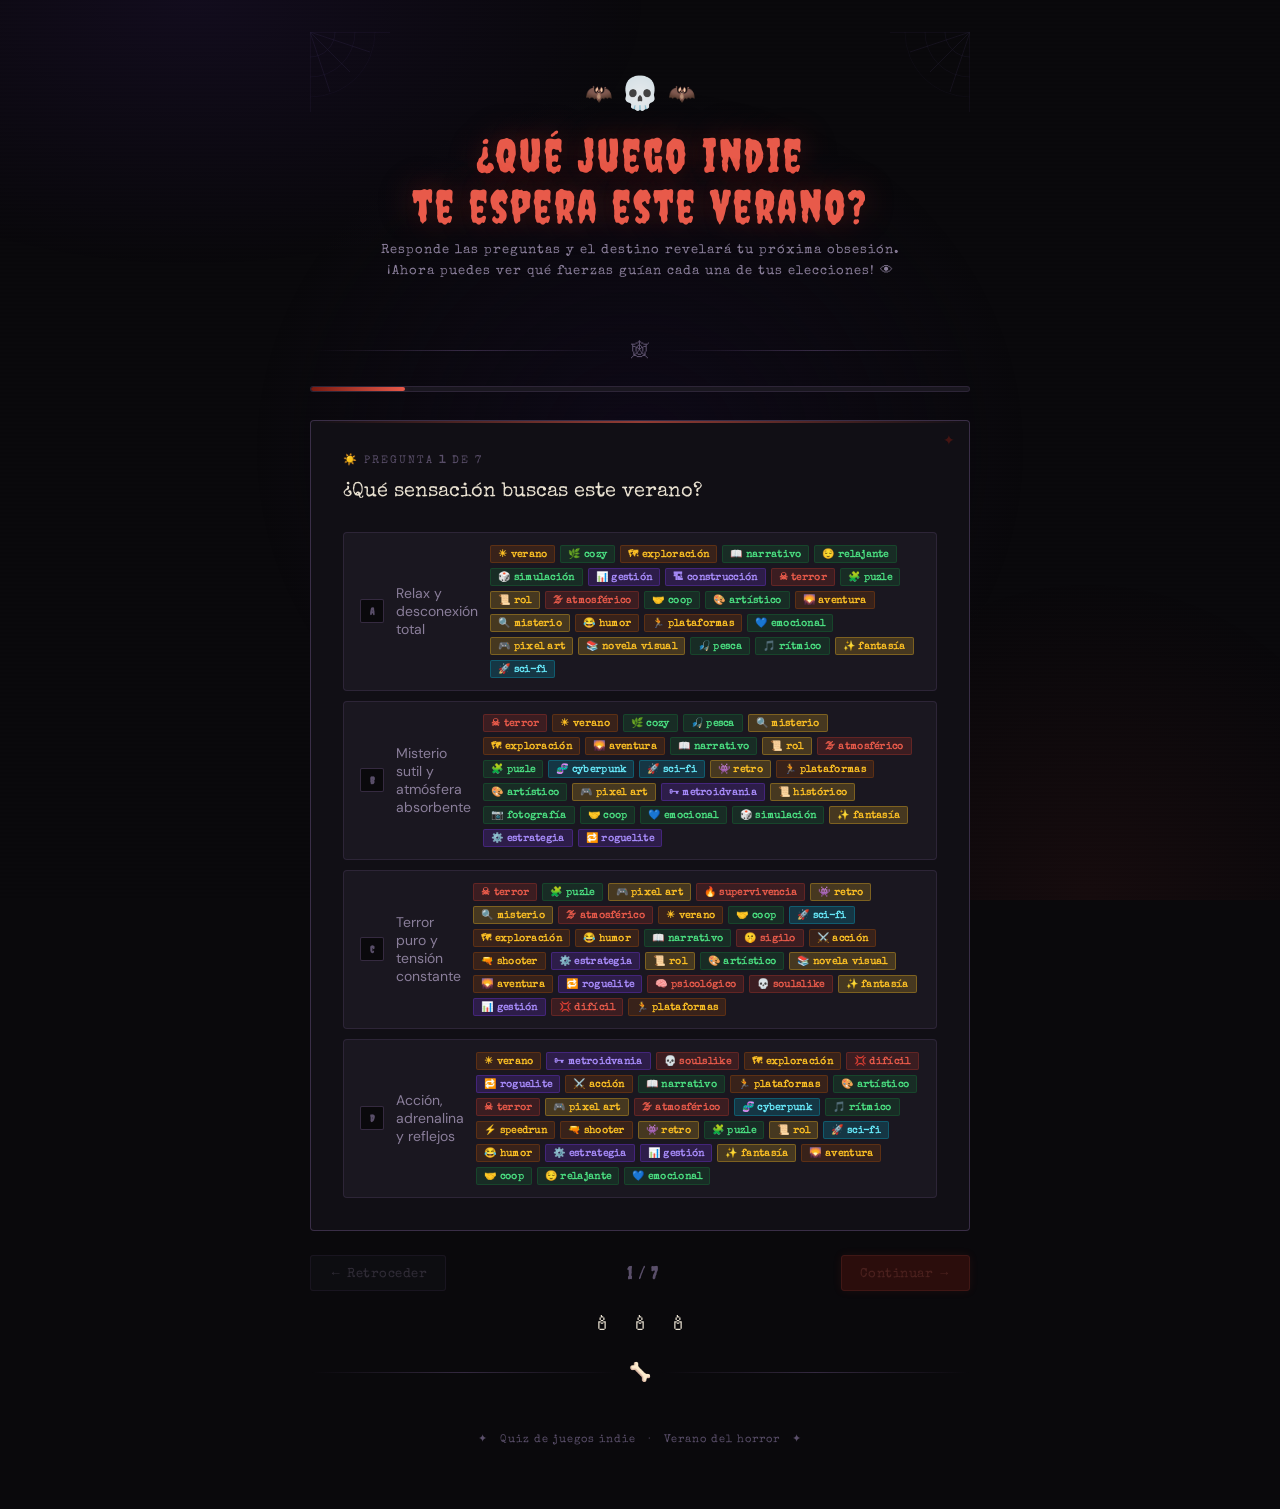
==== commit c555741c: "Add files via upload" ====
--- a/index.html
+++ b/index.html
@@ -93,6 +93,7 @@
   <div class="footer">✦ &nbsp; Quiz de juegos indie &nbsp; · &nbsp; Verano del horror &nbsp; ✦</div>
 </div>
 
+<script src="juegos.js"></script>
 <script src="js.js"></script>
 </body>
 </html>
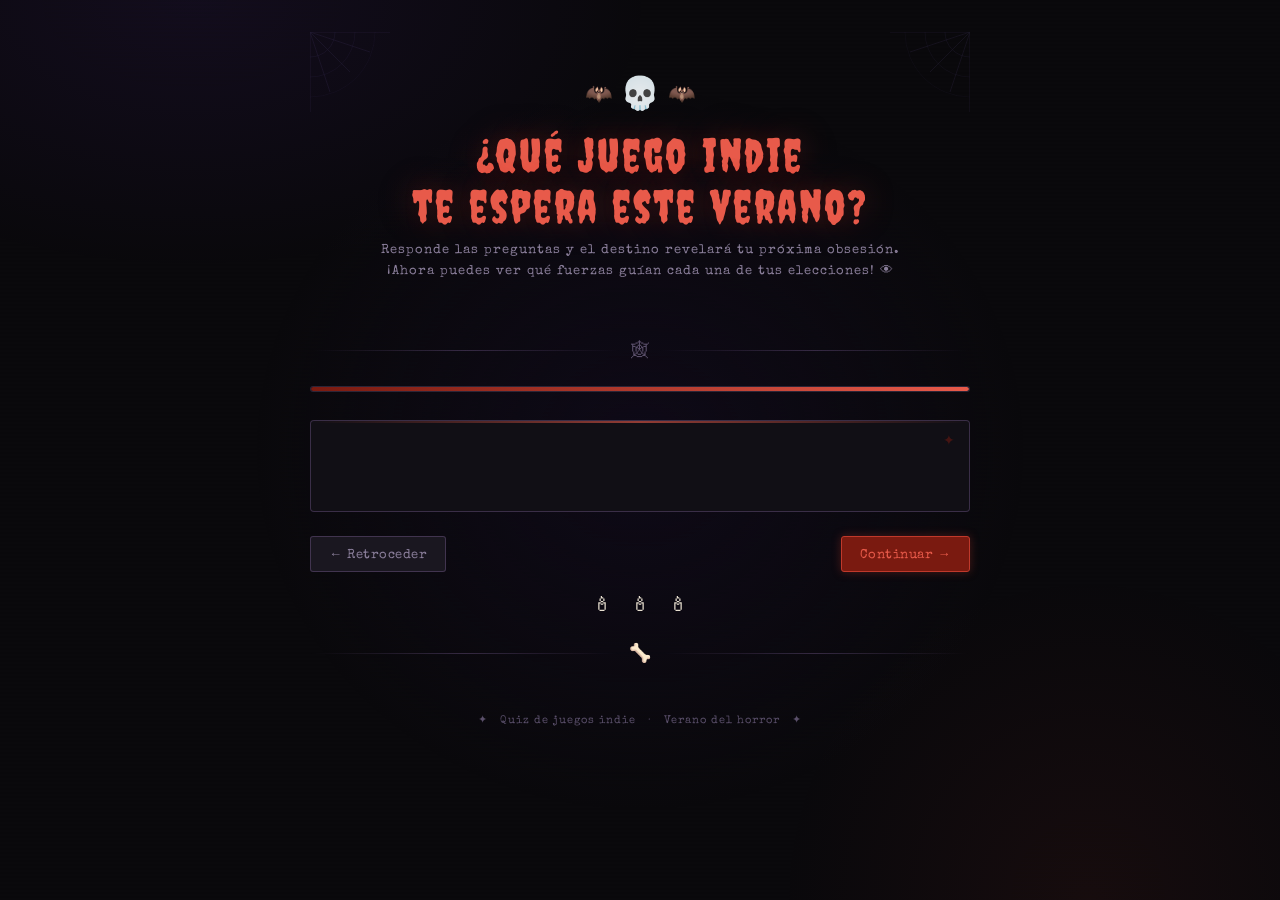
==== commit 47ccea8b: "Add files via upload" ====
--- a/index.html
+++ b/index.html
@@ -93,7 +93,7 @@
   <div class="footer">✦ &nbsp; Quiz de juegos indie &nbsp; · &nbsp; Verano del horror &nbsp; ✦</div>
 </div>
 
-<script src="juegos.js"></script>
+<script src="juegazos.js"></script>
 <script src="js.js"></script>
 </body>
 </html>
